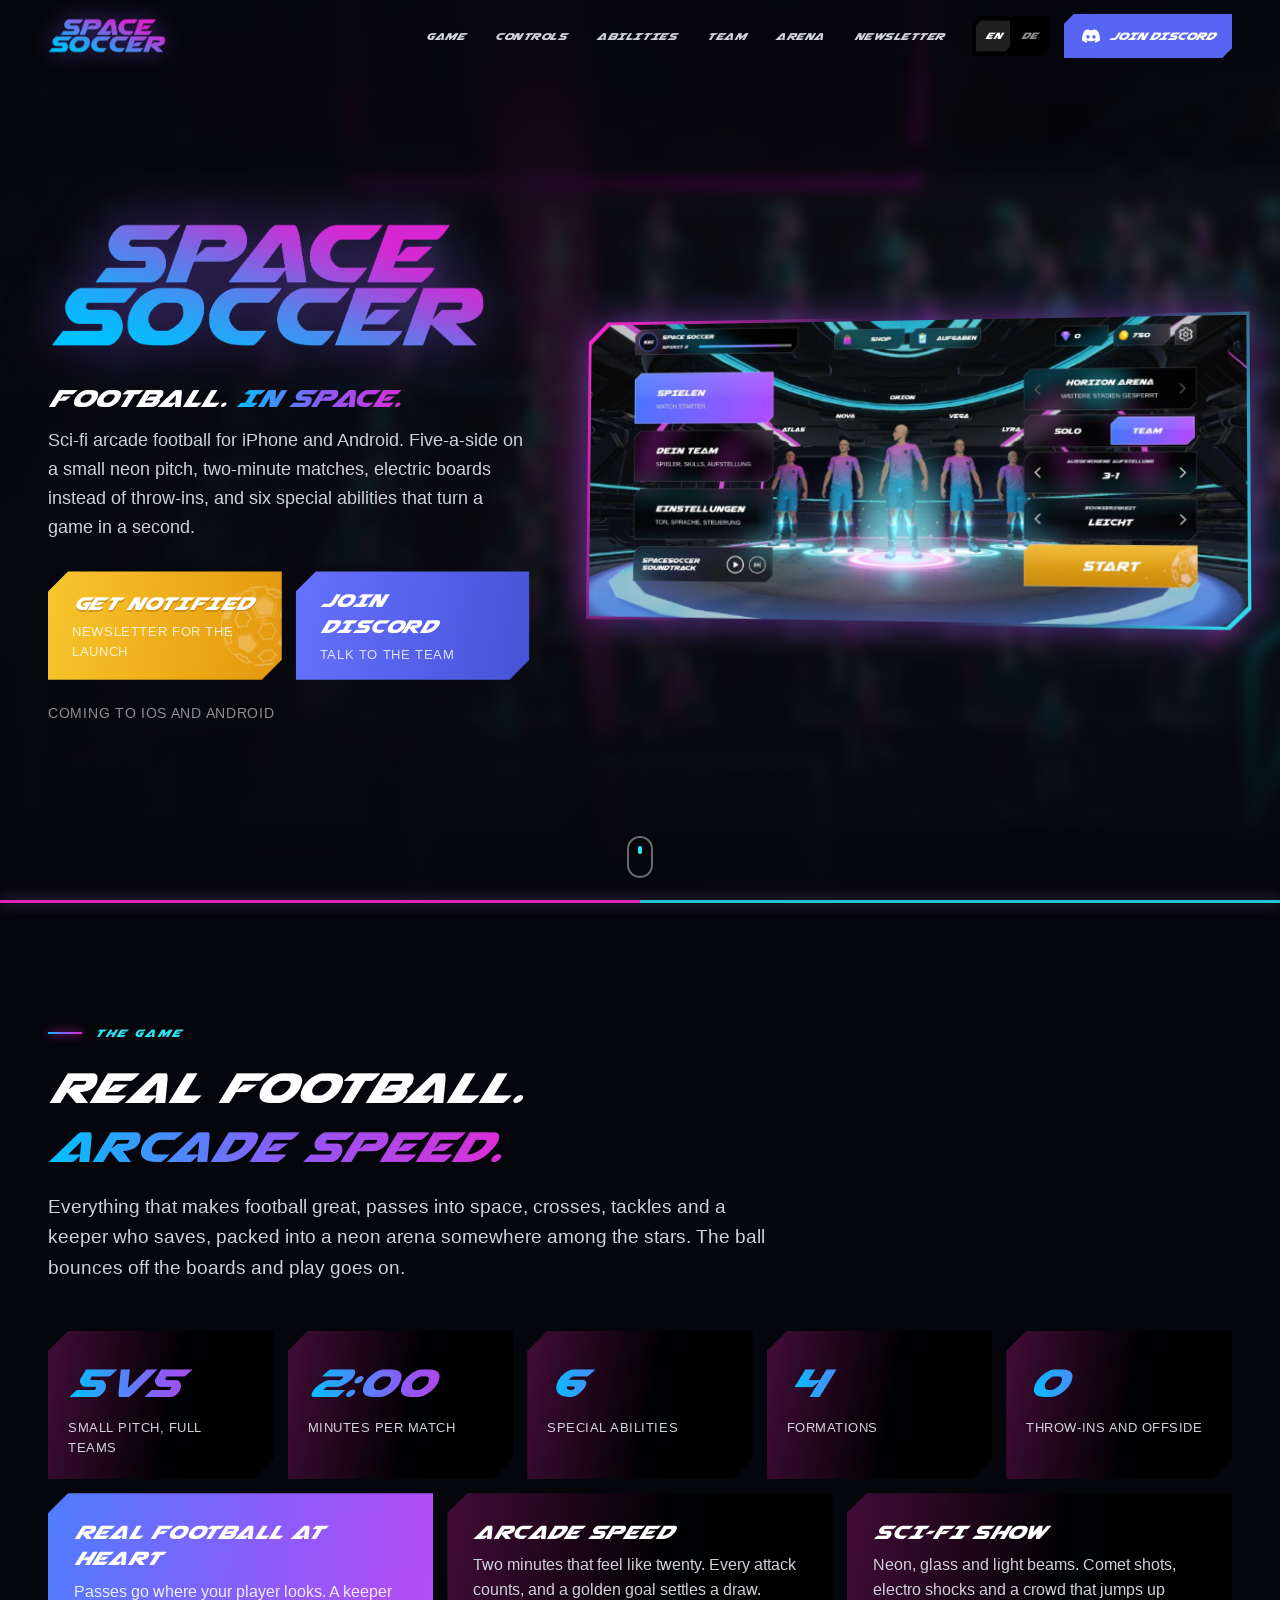
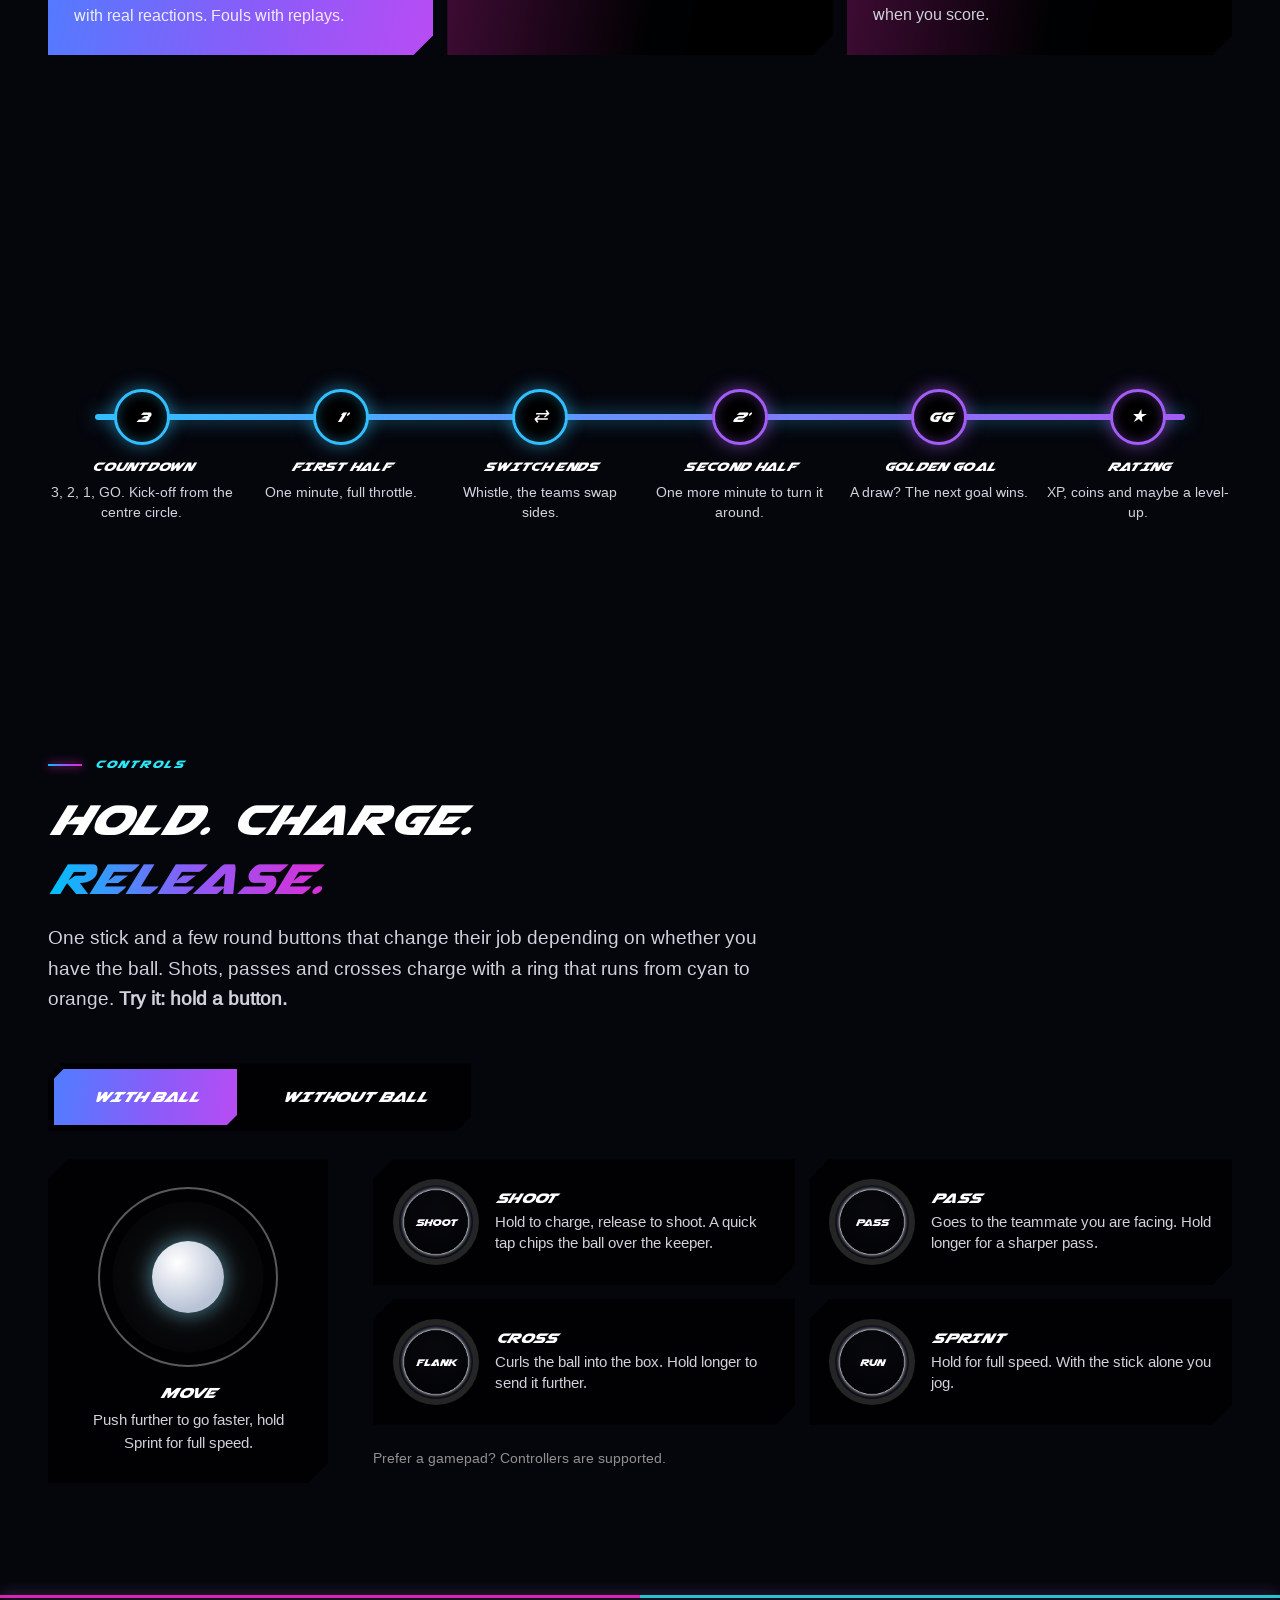
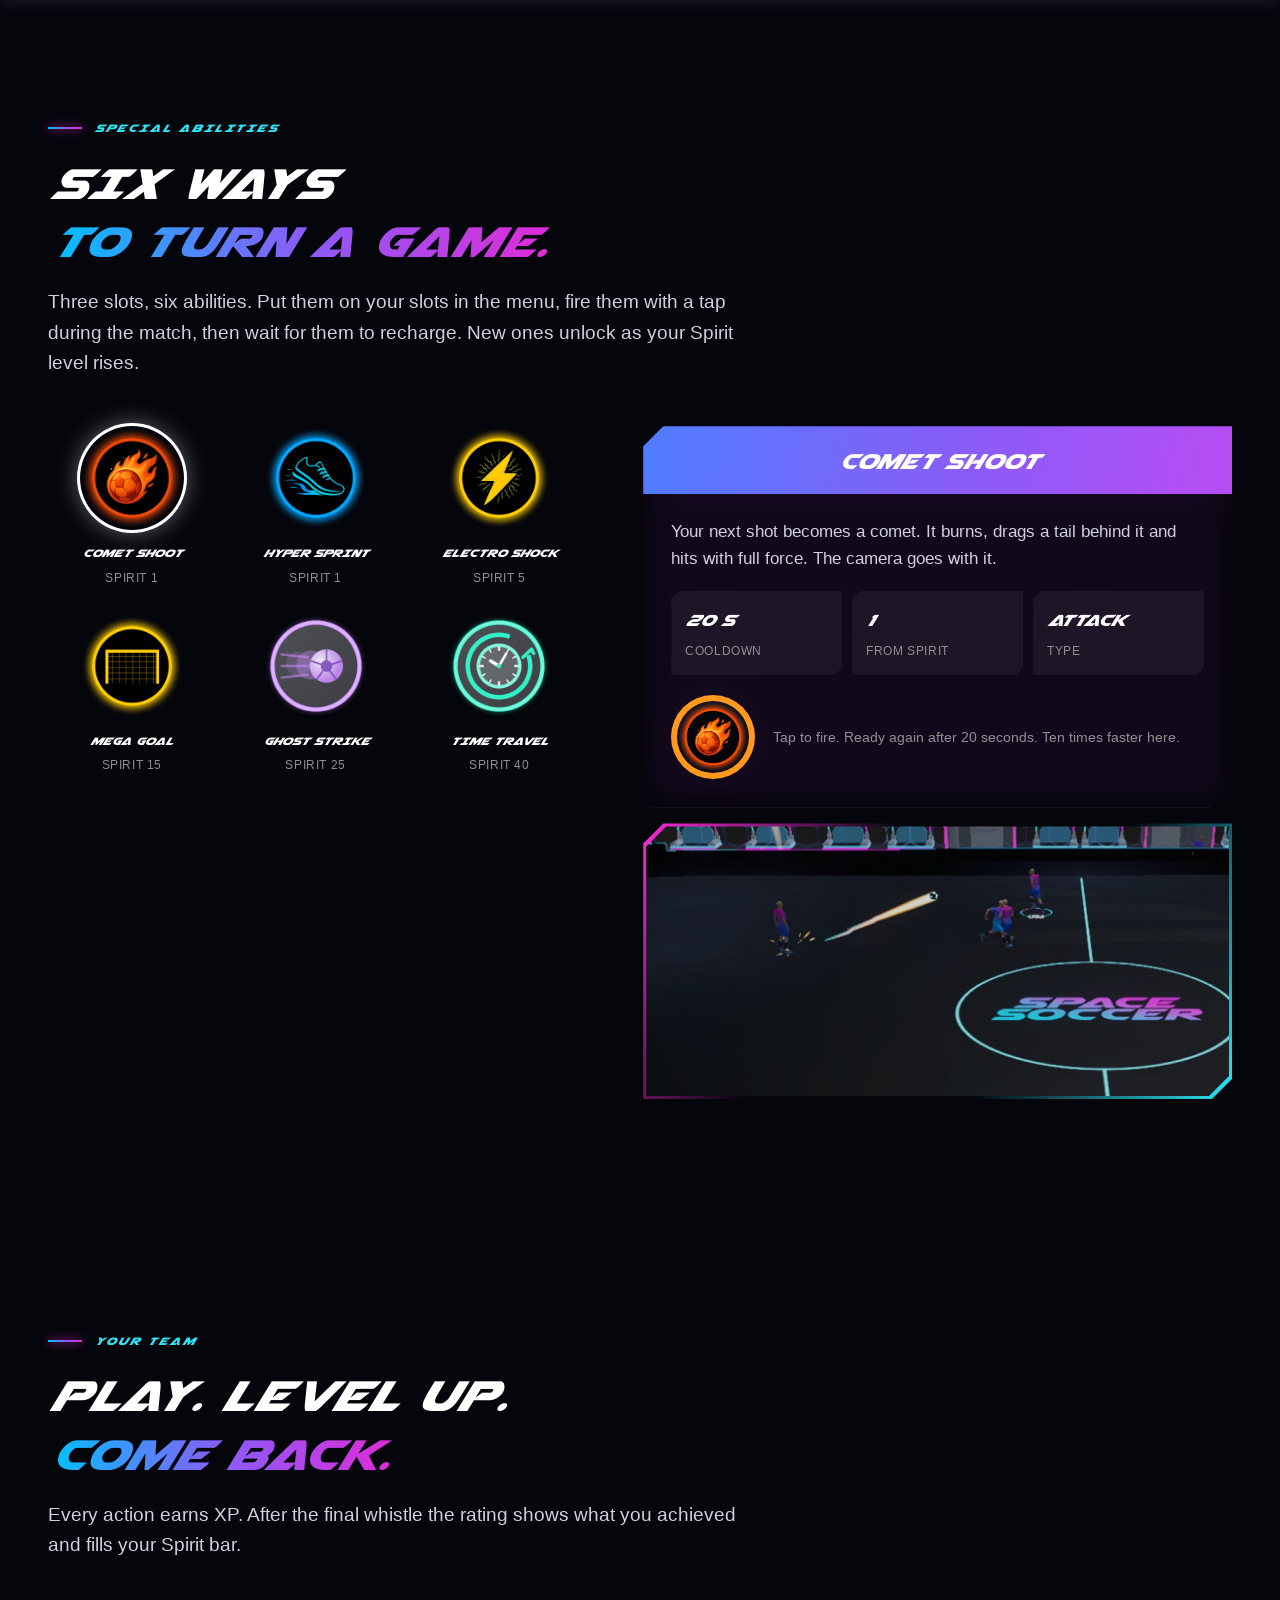
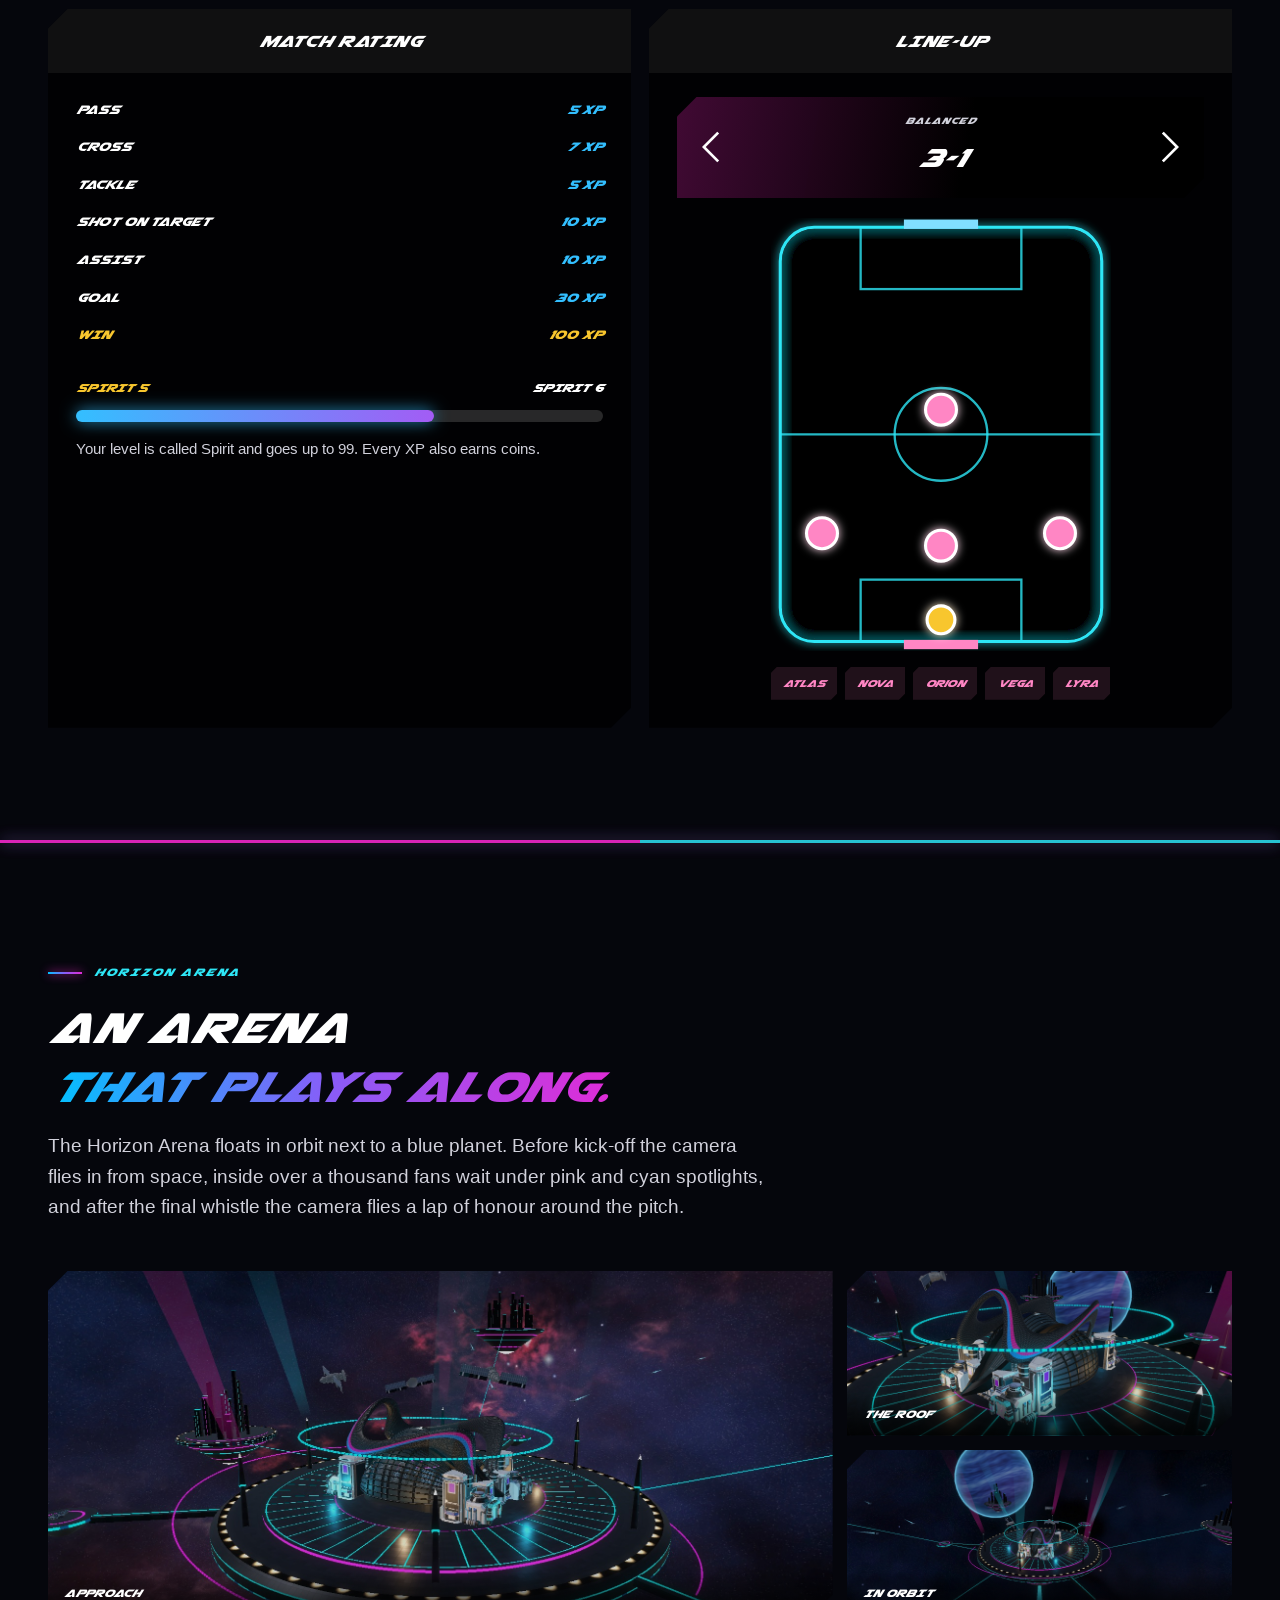
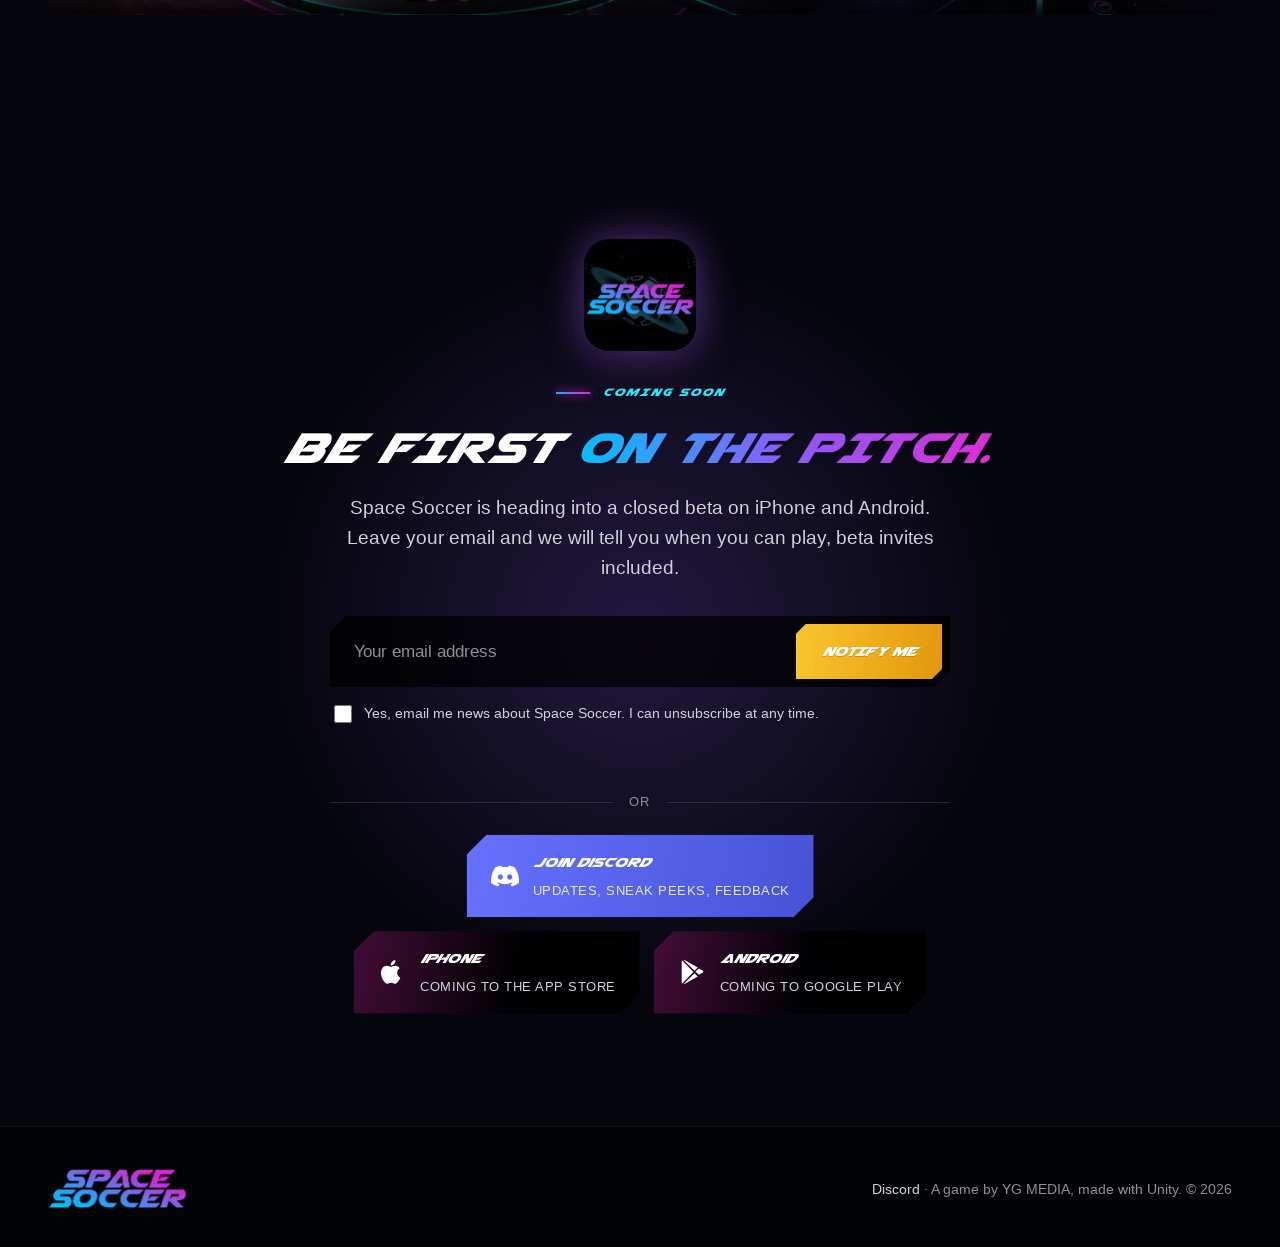
==== index.html @ c112db80 "Custom domain www.space-soccer.com Co-Authored-By: Claude Opus 5.5 <noreply@anthropic.com>" ====
<!doctype html>
<html lang="en">
<head>
<meta charset="utf-8">
<meta name="viewport" content="width=device-width, initial-scale=1">
<title>Space Soccer</title>
<meta name="description" content="Space Soccer: sci-fi arcade football for iPhone and Android. Five-a-side, two-minute matches, electric boards and six special abilities. Coming soon.">
<meta name="theme-color" content="#05060c">
<meta property="og:title" content="Space Soccer">
<meta property="og:description" content="Sci-fi arcade football for iPhone and Android. Five-a-side in the Horizon Arena. Coming soon.">
<meta property="og:image" content="https://www.space-soccer.com/assets/img/shot-menu.jpg">
<meta property="og:type" content="website">
<meta name="twitter:card" content="summary_large_image">
<link rel="icon" type="image/png" href="assets/img/app-icon.png">
<link rel="apple-touch-icon" href="assets/img/app-icon.png">
<link rel="preload" href="assets/fonts/Airstrike-Regular.ttf" as="font" type="font/ttf" crossorigin>
<style>
/* ------------------------------------------------------------------
   Fonts: the same two the game uses. Airstrike for everything you
   look at, Liberation Sans for sentences.
   ------------------------------------------------------------------ */
@font-face {
  font-family: "Airstrike";
  src: url("assets/fonts/Airstrike-Regular.ttf") format("truetype");
  font-display: swap;
}
@font-face {
  font-family: "Liberation Sans";
  src: local("Liberation Sans"), url("assets/fonts/LiberationSans.ttf") format("truetype");
  font-display: swap;
}

/* Colours: each one has a job, taken from the game's UI kit. */
:root {
  --bg: #05060c;
  --bg-2: #0a0b16;
  --surface: rgba(0, 0, 0, .75);
  --text: #ffffff;
  --body: #d1d1db;
  --caption: #8f8f8f;
  --home: #ff86c4;
  --guest: #81dfff;
  --fill: #33bfff;
  --neon-pink: #ff2bd6;
  --neon-cyan: #2ee6f6;
  --discord: #5865f2;
  --grad-play: linear-gradient(100deg, #4f7dff 0%, #8a5cf8 55%, #b84cf4 100%);
  --grad-gold: linear-gradient(100deg, #f8c62e 0%, #eaa514 70%, #e39710 100%);
  --grad-logo: linear-gradient(90deg, #00c2ff 0%, #8a5cf8 50%, #e02bd6 100%);
  --grad-tile: linear-gradient(100deg, rgba(118, 18, 92, .55) 0%, rgba(0, 0, 0, .82) 55%, rgba(0, 0, 0, .9) 100%);
  --cut: 20px;
  --gutter: clamp(16px, 4vw, 48px);
  --max: 1200px;
  --display: "Airstrike", "Arial Black", Impact, sans-serif;
  --sans: "Liberation Sans", Arial, Helvetica, sans-serif;
}

* { box-sizing: border-box; }
html { scroll-behavior: smooth; scroll-padding-top: 80px; }
body {
  margin: 0; background: var(--bg); color: var(--text);
  font-family: var(--sans); font-size: 17px; line-height: 1.6;
  overflow-x: hidden; -webkit-font-smoothing: antialiased;
}
img { max-width: 100%; height: auto; display: block; }
a { color: inherit; }
button, input { font: inherit; }
::selection { background: var(--neon-pink); color: #fff; }

.space {
  position: fixed; inset: 0; z-index: -2; pointer-events: none;
  background:
    radial-gradient(1px 1px at 12% 18%, #fff8 50%, transparent 51%),
    radial-gradient(1px 1px at 72% 12%, #fff6 50%, transparent 51%),
    radial-gradient(1.5px 1.5px at 38% 64%, #fff7 50%, transparent 51%),
    radial-gradient(1px 1px at 88% 52%, #fff5 50%, transparent 51%),
    radial-gradient(1px 1px at 22% 86%, #fff6 50%, transparent 51%),
    radial-gradient(1.5px 1.5px at 58% 34%, #fff5 50%, transparent 51%),
    radial-gradient(1px 1px at 94% 88%, #fff6 50%, transparent 51%),
    radial-gradient(60% 50% at 85% 0%, rgba(46, 230, 246, .10), transparent 70%),
    radial-gradient(50% 50% at 0% 100%, rgba(255, 43, 214, .10), transparent 70%),
    linear-gradient(180deg, var(--bg) 0%, var(--bg-2) 100%);
}

/* Shapes: a card is a rectangle with two cut corners like the menu
   tiles; a thing-button is a circle with the charge ring. */
.cut {
  clip-path: polygon(var(--cut) 0, 100% 0, 100% calc(100% - var(--cut)), calc(100% - var(--cut)) 100%, 0 100%, 0 var(--cut));
}
.glow-violet { filter: drop-shadow(0 0 18px rgba(170, 80, 250, .55)); }
.glow-gold   { filter: drop-shadow(0 0 16px rgba(248, 190, 40, .5)); }
.glow-discord { filter: drop-shadow(0 0 16px rgba(88, 101, 242, .6)); }

.display {
  font-family: var(--display); font-style: italic; font-weight: 400;
  text-transform: uppercase; letter-spacing: .02em; line-height: 1.05;
}
.caption { text-transform: uppercase; letter-spacing: .04em; color: var(--body); font-size: 13px; }
/* Gradient text: the italic letters lean out of their box, so the box
   gets room on the right or the last letter is cut off. */
.grad-text { background: var(--grad-logo); -webkit-background-clip: text; background-clip: text; color: transparent; padding-right: .14em; }

.wrap { width: min(var(--max), 100% - 2 * var(--gutter)); margin-inline: auto; }
section { position: relative; padding: clamp(64px, 9vw, 112px) 0; }
.section-head { margin-bottom: clamp(28px, 4.5vw, 48px); max-width: 720px; }
.eyebrow {
  font-family: var(--display); font-style: italic; text-transform: uppercase;
  font-size: 14px; letter-spacing: .14em; color: var(--neon-cyan);
  display: inline-flex; align-items: center; gap: 12px;
}
.eyebrow::before { content: ""; width: 34px; height: 2px; background: var(--grad-logo); box-shadow: 0 0 10px var(--neon-pink); }
h2.display { font-size: clamp(32px, 5vw, 56px); margin: 14px 0 16px; }
.lead { color: var(--body); font-size: clamp(16px, 1.5vw, 19px); margin: 0; }
.boardline { height: 3px; background: linear-gradient(90deg, var(--neon-pink) 0 50%, var(--neon-cyan) 50% 100%); box-shadow: 0 0 16px rgba(255, 43, 214, .5), 0 0 16px rgba(46, 230, 246, .4); opacity: .85; }

/* ------------------------------------------------------------------
   Header: logo left, sections, language switch, Discord button.
   ------------------------------------------------------------------ */
.top { position: fixed; top: 0; left: 0; right: 0; z-index: 50; transition: background .3s; }
.top.scrolled, .top.open { background: rgba(5, 6, 12, .9); backdrop-filter: blur(12px); -webkit-backdrop-filter: blur(12px); box-shadow: 0 1px 0 rgba(255, 255, 255, .06); }
.top-inner { display: flex; align-items: center; gap: 14px; height: 72px; }
.brand { display: block; flex: none; }
.brand img { height: 38px; width: auto; filter: drop-shadow(0 0 12px rgba(140, 90, 250, .45)); }
.nav { display: flex; gap: 2px; margin-left: auto; }
.nav a {
  font-family: var(--display); font-style: italic; text-transform: uppercase; text-decoration: none;
  font-size: 13px; letter-spacing: .04em; color: var(--body); padding: 10px 14px; --cut: 8px; transition: color .2s, background .2s;
}
.nav a:hover { color: #fff; background: rgba(255, 255, 255, .06); }
.nav a.active { color: #fff; background: var(--grad-play); }
.lang { display: flex; background: var(--surface); padding: 4px; gap: 2px; --cut: 8px; flex: none; }
.lang button {
  background: none; border: 0; color: var(--caption); cursor: pointer; padding: 6px 9px; --cut: 5px;
  font-family: var(--display); font-style: italic; font-size: 12px;
}
.lang button[aria-pressed="true"] { color: #fff; background: rgba(255, 255, 255, .12); }
.top-cta {
  display: inline-flex; align-items: center; gap: 9px; flex: none; text-decoration: none; color: #fff;
  background: var(--discord); padding: 11px 18px; --cut: 10px;
  font-family: var(--display); font-style: italic; text-transform: uppercase; font-size: 14px; transition: transform .15s;
}
.top-cta:hover { transform: translateY(-1px); }
.top-cta svg { width: 18px; height: 18px; flex: none; }
.menu-btn { display: none; width: 44px; height: 44px; border: 0; cursor: pointer; background: var(--surface); --cut: 10px; flex: none; }
.menu-btn span, .menu-btn span::before, .menu-btn span::after { display: block; width: 20px; height: 2px; background: #fff; margin: auto; position: relative; transition: transform .25s; }
.menu-btn span::before, .menu-btn span::after { content: ""; position: absolute; left: 0; }
.menu-btn span::before { top: -6px; } .menu-btn span::after { top: 6px; }
.top.open .menu-btn span { background: transparent; }
.top.open .menu-btn span::before { transform: translateY(6px) rotate(45deg); }
.top.open .menu-btn span::after { transform: translateY(-6px) rotate(-45deg); }

/* ------------------------------------------------------------------
   Hero
   ------------------------------------------------------------------ */
.hero { min-height: 100vh; min-height: 100svh; padding: 112px 0 72px; display: flex; align-items: center; isolation: isolate; overflow: hidden; }
.hero-bg { position: absolute; inset: 0; z-index: -1; }
.hero-bg img { width: 100%; height: 100%; object-fit: cover; object-position: 50% 30%; transform: scale(1.08); filter: blur(6px) saturate(1.2) brightness(.55); }
.hero-bg::after {
  content: ""; position: absolute; inset: 0;
  background:
    radial-gradient(70% 60% at 75% 45%, transparent 0%, rgba(5, 6, 12, .55) 100%),
    linear-gradient(90deg, rgba(5, 6, 12, .92) 0%, rgba(5, 6, 12, .6) 45%, rgba(5, 6, 12, .35) 100%),
    linear-gradient(0deg, var(--bg) 0%, transparent 35%),
    linear-gradient(180deg, rgba(5, 6, 12, .8) 0%, transparent 25%);
}
.hero-grid { display: grid; grid-template-columns: minmax(0, .85fr) minmax(0, 1.15fr); gap: clamp(28px, 4vw, 56px); align-items: center; }
.hero-logo { width: min(500px, 92%); filter: drop-shadow(0 0 30px rgba(140, 90, 250, .45)); }
.hero h1 { margin: 0; }
.hero-tag { font-size: clamp(22px, 2.6vw, 32px); margin: 24px 0 12px; }
.hero-copy { max-width: 520px; color: var(--body); font-size: clamp(16px, 1.45vw, 18px); margin: 0 0 30px; }
.hero-actions { display: flex; flex-wrap: wrap; gap: 14px; }
.hero-actions .btn { flex: 1 1 200px; min-width: 0; max-width: 260px; padding-inline: 24px; }
.hero-note { margin: 22px 0 0; color: var(--caption); font-size: 14px; text-transform: uppercase; letter-spacing: .05em; }
.hero-device { position: relative; transform: perspective(1400px) rotateY(-9deg) rotateX(2deg); transform-origin: 30% 50%; margin: 0; }
.hero-device .shot-frame { box-shadow: 0 30px 80px rgba(0, 0, 0, .6); }
.hero-device img { width: 100%; aspect-ratio: 2000 / 920; object-fit: cover; }

.btn {
  position: relative; display: inline-flex; flex-direction: column; justify-content: center;
  min-width: 210px; padding: 17px 30px 15px; text-decoration: none; color: #fff; border: 0; cursor: pointer; transition: transform .15s ease;
}
.btn:hover { transform: translateY(-2px); }
.btn:active { transform: translateY(1px); }
.btn .display { font-size: 24px; }
.btn small { text-transform: uppercase; font-size: 12.5px; letter-spacing: .05em; color: rgba(255, 255, 255, .8); margin-top: 6px; }
.btn-play { background: var(--grad-play); }
.btn-discord { background: linear-gradient(100deg, #6672ff, #4752d6); }
.btn-gold { background: var(--grad-gold); overflow: hidden; }
.btn-gold .display { text-shadow: 0 2px 0 rgba(150, 80, 0, .35); }
.btn-gold::after {
  content: ""; position: absolute; right: -22px; top: 50%; width: 86px; height: 86px; transform: translateY(-50%);
  background: url("assets/img/ball.png") center / contain no-repeat; opacity: .35;
}

.scroll-cue { position: absolute; left: 50%; bottom: 22px; transform: translateX(-50%); width: 26px; height: 42px; border: 2px solid rgba(255, 255, 255, .4); border-radius: 14px; }
.scroll-cue::after { content: ""; position: absolute; left: 50%; top: 8px; width: 4px; height: 8px; margin-left: -2px; border-radius: 2px; background: var(--neon-cyan); animation: cue 1.8s infinite; }
@keyframes cue { 0% { transform: translateY(0); opacity: 1; } 70% { transform: translateY(14px); opacity: 0; } 100% { opacity: 0; } }

/* ------------------------------------------------------------------
   The game: facts, pillars, match flow
   ------------------------------------------------------------------ */
.facts { display: grid; grid-template-columns: repeat(5, minmax(0, 1fr)); gap: 14px; margin-bottom: 14px; }
.fact { background: var(--grad-tile); padding: 24px 20px 20px; }
.fact .num { font-size: clamp(36px, 4.2vw, 52px); }
.fact .caption { margin-top: 8px; }
.pillars { display: grid; grid-template-columns: repeat(3, minmax(0, 1fr)); gap: 14px; }
.tile { padding: 26px 26px; background: var(--grad-tile); }
.tile.is-active { background: var(--grad-play); }
.tile h3 { margin: 0 0 8px; font-size: clamp(20px, 2vw, 25px); }
.tile p { margin: 0; color: var(--body); font-size: 15.5px; }
.tile.is-active p { color: rgba(255, 255, 255, .88); }

.match { margin-top: clamp(56px, 8vw, 96px); }
.countdown {
  font-family: var(--display); font-style: italic; font-size: clamp(100px, 16vw, 200px); line-height: 1.1;
  height: 1.1em; text-align: center; margin-bottom: 18px; filter: drop-shadow(0 0 24px rgba(160, 90, 250, .55));
}
/* Wide padding on the right: the slanted digits lean far out of their box. */
.countdown span { display: inline-block; padding: 0 .32em 0 .12em; animation: pop .9s ease-out both; background: var(--grad-logo); -webkit-background-clip: text; background-clip: text; color: transparent; }
@keyframes pop { 0% { transform: scale(1.8); opacity: 0; } 30% { transform: scale(1); opacity: 1; } 85% { opacity: 1; } 100% { transform: scale(.92); opacity: 0; } }
.countdown.go span { animation: popgo 1.6s ease-out both; }
@keyframes popgo { 0% { transform: scale(2); opacity: 0; } 25% { transform: scale(1); opacity: 1; } 100% { transform: scale(1); opacity: 1; } }
.flow { position: relative; display: grid; grid-template-columns: repeat(6, minmax(0, 1fr)); gap: 12px; list-style: none; padding: 0; margin: 0; }
.flow::before { content: ""; position: absolute; left: 4%; right: 4%; top: 25px; height: 6px; border-radius: 3px; background: linear-gradient(90deg, var(--fill), #a35cf5); box-shadow: 0 0 18px rgba(51, 191, 255, .6); }
.step { position: relative; text-align: center; }
.step .dot {
  width: 56px; height: 56px; margin: 0 auto 14px; border-radius: 50%; position: relative; background: #000; border: 3px solid var(--fill);
  display: grid; place-items: center; font-family: var(--display); font-style: italic; font-size: 18px;
  box-shadow: 0 0 18px rgba(51, 191, 255, .55), inset 0 0 12px rgba(51, 191, 255, .35);
}
.step:nth-child(n+4) .dot { border-color: #a35cf5; box-shadow: 0 0 18px rgba(163, 92, 245, .6), inset 0 0 12px rgba(163, 92, 245, .35); }
.step h3 { font-size: 16px; margin: 0 0 6px; }
.step p { font-size: 14px; color: var(--body); margin: 0; line-height: 1.45; }

/* ------------------------------------------------------------------
   Controls: tabs and round buttons with the charge ring.
   ------------------------------------------------------------------ */
.seg { display: inline-flex; background: var(--surface); padding: 6px; gap: 6px; --cut: 14px; margin-bottom: 28px; }
.seg button {
  font-family: var(--display); font-style: italic; text-transform: uppercase; font-size: clamp(15px, 1.7vw, 19px);
  background: transparent; color: #fff; border: 0; padding: 13px clamp(18px, 3vw, 38px); cursor: pointer; --cut: 10px;
}
.seg button[aria-selected="true"] { background: var(--grad-play); }
.pad { display: grid; grid-template-columns: 280px 1fr; gap: clamp(20px, 3.5vw, 48px); align-items: start; }
.stick-box { background: var(--surface); padding: 28px; text-align: center; }
.stick { width: 180px; height: 180px; margin: 0 auto 16px; border-radius: 50%; position: relative; touch-action: none; background: radial-gradient(circle, rgba(255, 255, 255, .06), rgba(255, 255, 255, .02) 60%, transparent 61%); border: 2px solid rgba(255, 255, 255, .35); }
.stick-knob { position: absolute; left: 50%; top: 50%; width: 72px; height: 72px; margin: -36px 0 0 -36px; border-radius: 50%; background: radial-gradient(circle at 35% 30%, #fff, #b9c3d6 70%); box-shadow: 0 0 22px rgba(129, 223, 255, .6); cursor: grab; transition: transform .25s cubic-bezier(.3, 1.6, .5, 1); }
.stick.dragging .stick-knob { transition: none; cursor: grabbing; }
.stick-box h3 { margin: 0 0 6px; font-size: 19px; }
.stick-box p { margin: 0; color: var(--body); font-size: 14.5px; }
.buttons { display: grid; grid-template-columns: repeat(2, minmax(0, 1fr)); gap: 14px; }
.ctl { background: var(--surface); padding: 20px; display: grid; grid-template-columns: 86px 1fr; gap: 16px; align-items: center; }
.ring {
  --p: 0; --c: var(--neon-cyan);
  width: 86px; height: 86px; border-radius: 50%; border: 0; padding: 0; cursor: pointer; position: relative;
  background: conic-gradient(var(--c) calc(var(--p) * 1turn), rgba(255, 255, 255, .14) 0);
  display: grid; place-items: center; touch-action: none; -webkit-user-select: none; user-select: none; transition: transform .12s;
}
.ring::before { content: ""; position: absolute; inset: 6px; border-radius: 50%; background: radial-gradient(circle at 50% 35%, #1b1d2e, #05060c); }
.ring img { position: relative; width: calc(100% - 10px); height: calc(100% - 10px); border-radius: 50%; pointer-events: none; transition: opacity .2s; }
.ring .fire-label { position: absolute; inset: 0; display: grid; place-items: center; font-family: var(--display); font-style: italic; font-size: 24px; color: #fff; text-shadow: 0 0 10px #000; }
.ring.cooling img { opacity: .3; }
.ring.pressed { transform: scale(.95); }
.ring.fired { animation: fire .45s ease-out; }
@keyframes fire { 0% { box-shadow: 0 0 0 0 rgba(255, 154, 31, .8); } 100% { box-shadow: 0 0 0 26px rgba(255, 154, 31, 0); } }
.ctl h3 { margin: 0 0 4px; font-size: 18px; }
.ctl p { margin: 0; color: var(--body); font-size: 14.5px; line-height: 1.5; }
.ctl-hint { margin: 22px 0 0; color: var(--caption); font-size: 14px; }
[role="tabpanel"][hidden] { display: none; }

/* ------------------------------------------------------------------
   Abilities
   ------------------------------------------------------------------ */
.fx { display: grid; grid-template-columns: 1fr 1.1fr; gap: clamp(28px, 5vw, 60px); align-items: start; }
.slots { display: grid; grid-template-columns: repeat(3, minmax(0, 1fr)); gap: 26px 16px; }
.slot { background: none; border: 0; color: #fff; cursor: pointer; display: flex; flex-direction: column; align-items: center; gap: 12px; padding: 0; }
.slot-icon { width: 104px; height: 104px; border-radius: 50%; transition: transform .2s, box-shadow .2s; }
.slot-icon img { width: 100%; height: 100%; }
.slot-name { font-family: var(--display); font-style: italic; font-size: 14px; text-transform: uppercase; text-align: center; }
.slot-lvl { font-size: 12px; color: var(--caption); text-transform: uppercase; letter-spacing: .05em; margin-top: -8px; }
.slot[aria-pressed="true"] .slot-icon { box-shadow: 0 0 0 3px #fff, 0 0 26px rgba(255, 255, 255, .45); }
.slot:hover .slot-icon { transform: scale(1.06); }
.fx-card { background: var(--surface); overflow: hidden; }
.fx-card-head { height: 68px; display: flex; align-items: center; justify-content: center; background: var(--grad-play); }
.fx-card-head h3 { margin: 0; font-size: clamp(22px, 2.5vw, 28px); }
.fx-card-body { padding: 24px 28px 28px; }
.fx-card-body > p { color: var(--body); margin: 0 0 18px; }
.fx-meta { display: grid; grid-template-columns: repeat(3, minmax(0, 1fr)); gap: 10px; margin-bottom: 20px; }
.fx-meta div { background: rgba(255, 255, 255, .05); padding: 12px 14px; --cut: 8px; }
.fx-meta b { display: block; font-family: var(--display); font-style: italic; font-weight: 400; font-size: 21px; }
.fx-meta span { font-size: 12px; color: var(--caption); text-transform: uppercase; letter-spacing: .05em; }
.fx-fire { display: flex; align-items: center; gap: 18px; }
.fx-fire .ring { width: 84px; height: 84px; flex: none; }
.fx-fire p { margin: 0; font-size: 14px; color: var(--caption); }
.shot-frame { padding: 3px; background: linear-gradient(120deg, var(--neon-pink), transparent 35%, transparent 65%, var(--neon-cyan)); }
.fx-shot { margin: 16px 0 0; }
.fx-shot[hidden] { display: none; }
.fx-shot img { width: 100%; aspect-ratio: 16 / 7.4; object-fit: cover; object-position: 30% 30%; }

/* ------------------------------------------------------------------
   Team: XP, Spirit rail, formation picker
   ------------------------------------------------------------------ */
.prog { display: grid; grid-template-columns: 1fr 1fr; gap: 18px; }
.panel { background: var(--surface); overflow: hidden; }
.panel-head { height: 64px; display: flex; align-items: center; justify-content: center; background: rgba(255, 255, 255, .06); }
.panel-head h3 { margin: 0; font-size: 21px; }
.panel-body { padding: 24px 28px 28px; }
.xp-rows { display: grid; grid-template-columns: 1fr auto; gap: 12px 24px; margin: 0; }
.xp-rows dt, .xp-rows dd { font-family: var(--display); font-style: italic; text-transform: uppercase; font-size: 16px; margin: 0; }
.xp-rows dd { color: var(--fill); text-align: right; }
.xp-rows .win { color: #f8c62e !important; }
.spirit { margin-top: 28px; }
.spirit-row { display: flex; justify-content: space-between; font-family: var(--display); font-style: italic; text-transform: uppercase; font-size: 15px; margin-bottom: 10px; }
.spirit-row .from { color: #f8c62e; }
.rail { height: 12px; background: rgba(217, 217, 217, .18); border-radius: 6px; position: relative; }
.rail i { position: absolute; left: 0; top: 0; bottom: 0; width: 0; border-radius: 6px; background: linear-gradient(90deg, var(--fill), #a35cf5); box-shadow: 0 0 16px rgba(51, 191, 255, .7); transition: width 1.8s cubic-bezier(.2, .8, .2, 1); }
.rail.run i { width: 68%; }
.spirit p { color: var(--body); font-size: 14.5px; margin: 16px 0 0; }
.picker { display: grid; grid-template-columns: 52px 1fr 52px; align-items: center; background: var(--grad-tile); padding: 14px 8px; margin-bottom: 20px; }
.picker button { background: none; border: 0; color: #fff; cursor: pointer; height: 52px; display: grid; place-items: center; border-radius: 50%; }
.picker button:hover { background: rgba(255, 255, 255, .08); }
.picker button svg { width: 18px; height: 34px; }
.picker-mid { text-align: center; }
.picker-mid small { display: block; font-family: var(--display); font-style: italic; font-size: 12px; text-transform: uppercase; color: var(--body); letter-spacing: .06em; }
.picker-mid b { display: block; font-family: var(--display); font-style: italic; font-weight: 400; font-size: 34px; }
.pitch { width: 100%; max-width: 340px; margin: 0 auto; display: block; }
.pitch .p-dot { transition: cx .5s cubic-bezier(.3, 1.3, .5, 1), cy .5s cubic-bezier(.3, 1.3, .5, 1); }
.team-names { display: flex; flex-wrap: wrap; justify-content: center; gap: 8px; margin-top: 16px; }
.team-names span { font-family: var(--display); font-style: italic; font-size: 13px; padding: 6px 12px; background: rgba(255, 134, 196, .12); color: var(--home); --cut: 6px; }

/* ------------------------------------------------------------------
   Arena gallery
   ------------------------------------------------------------------ */
.gallery { display: grid; grid-template-columns: repeat(6, minmax(0, 1fr)); grid-auto-rows: 165px; gap: 14px; }
.g { position: relative; overflow: hidden; border: 0; padding: 0; cursor: zoom-in; background: #000; }
.g img { width: 100%; height: 100%; object-fit: cover; transition: transform .6s ease; }
.g:hover img { transform: scale(1.05); }
.g span { position: absolute; left: 0; bottom: 0; width: 100%; padding: 10px 16px; text-align: left; background: linear-gradient(0deg, rgba(0, 0, 0, .85), transparent); font-family: var(--display); font-style: italic; font-size: 14px; text-transform: uppercase; color: #fff; }
.g1 { grid-column: span 4; grid-row: span 2; }
.g2, .g3 { grid-column: span 2; }
.lightbox { position: fixed; inset: 0; z-index: 100; background: rgba(0, 0, 0, .92); display: none; place-items: center; padding: 24px; }
.lightbox.open { display: grid; }
.lightbox img { max-height: 86vh; width: auto; box-shadow: 0 0 60px rgba(160, 90, 250, .35); }
.lightbox button { position: absolute; top: 20px; right: 20px; width: 56px; height: 56px; border: 0; cursor: pointer; background: var(--surface); color: #fff; font-size: 26px; --cut: 10px; }

/* ------------------------------------------------------------------
   Sign-up
   ------------------------------------------------------------------ */
.signup { text-align: center; overflow: hidden; }
.signup::before { content: ""; position: absolute; left: 50%; top: 50%; width: 900px; height: 900px; transform: translate(-50%, -50%); background: radial-gradient(circle, rgba(140, 90, 250, .22), transparent 60%); z-index: -1; }
.signup-icon { width: 112px; height: 112px; margin: 0 auto 24px; border-radius: 26px; box-shadow: 0 0 40px rgba(160, 90, 250, .5); }
.signup .lead { margin: 0 auto 32px; max-width: 600px; }
.form { max-width: 620px; margin: 0 auto; text-align: left; }
.form-row { display: flex; gap: 10px; background: var(--surface); padding: 8px; --cut: 16px; }
.form-row input { flex: 1; min-width: 0; background: transparent; border: 0; color: #fff; padding: 14px 16px; font-size: 17px; outline: none; }
.form-row input::placeholder { color: var(--caption); }
.form-row:focus-within { box-shadow: inset 0 0 0 2px rgba(46, 230, 246, .6); }
.form-row button {
  flex: none; border: 0; cursor: pointer; color: #fff; background: var(--grad-gold); padding: 14px 26px; --cut: 10px;
  font-family: var(--display); font-style: italic; text-transform: uppercase; font-size: 17px; text-shadow: 0 1px 0 rgba(150, 80, 0, .35);
}
.form-row button:disabled { opacity: .6; cursor: progress; }
.consent { display: flex; gap: 12px; align-items: flex-start; margin: 16px 4px 0; color: var(--body); font-size: 14px; line-height: 1.5; cursor: pointer; }
.consent input { width: 18px; height: 18px; margin: 2px 0 0; flex: none; accent-color: #8a5cf8; }
.form-status { min-height: 24px; margin: 14px 4px 0; font-size: 15px; }
.form-status.ok { color: #7dffb1; }
.form-status.err { color: #ff8fa3; }
.hp { position: absolute; left: -9999px; width: 1px; height: 1px; overflow: hidden; }
.or { display: flex; align-items: center; gap: 16px; max-width: 620px; margin: 30px auto 22px; color: var(--caption); font-size: 13px; text-transform: uppercase; letter-spacing: .08em; }
.or::before, .or::after { content: ""; flex: 1; height: 1px; background: rgba(255, 255, 255, .12); }
.platforms { display: flex; flex-wrap: wrap; justify-content: center; gap: 14px; }
.platform { display: flex; align-items: center; gap: 14px; padding: 14px 24px; background: var(--grad-tile); text-align: left; text-decoration: none; color: #fff; }
.platform svg { width: 28px; height: 28px; flex: none; }
.platform b { display: block; font-family: var(--display); font-style: italic; font-weight: 400; font-size: 17px; }
.platform span { font-size: 12.5px; color: var(--body); text-transform: uppercase; letter-spacing: .04em; }
a.platform { transition: transform .15s; }
a.platform:hover { transform: translateY(-2px); }
.platform.discord { background: linear-gradient(100deg, #6672ff, #4752d6); }
.platform.discord span { color: rgba(255, 255, 255, .85); }

footer { padding: 40px 0 36px; border-top: 1px solid rgba(255, 255, 255, .06); background: rgba(0, 0, 0, .45); }
.foot { display: flex; flex-wrap: wrap; align-items: center; justify-content: space-between; gap: 18px; }
.foot img { width: 140px; }
.foot p { margin: 0; color: var(--caption); font-size: 14px; }
.foot a { color: var(--body); text-decoration: none; }
.foot a:hover { color: #fff; }

.reveal { opacity: 0; transform: translateY(24px); transition: opacity .8s ease, transform .8s ease; }
.reveal.in { opacity: 1; transform: none; }

/* ------------------------------------------------------------------
   Responsive
   ------------------------------------------------------------------ */
@media (max-width: 1040px) {
  .facts { grid-template-columns: repeat(3, minmax(0, 1fr)); }
  .nav a { padding: 10px 10px; }
}
@media (max-width: 920px) {
  .menu-btn { display: block; }
  .nav { position: absolute; top: 72px; left: 0; right: 0; flex-direction: column; gap: 0; margin: 0; background: rgba(5, 6, 12, .97); padding: 8px var(--gutter) 18px; display: none; }
  .top.open .nav { display: flex; }
  .nav a { font-size: 17px; padding: 14px 12px; }
  .lang { margin-left: auto; }
  .hero-grid, .fx, .prog, .pad, .pillars { grid-template-columns: minmax(0, 1fr); }
  .hero-device { transform: none; }
  .hero { padding-top: 100px; }
  .flow { grid-template-columns: repeat(3, minmax(0, 1fr)); row-gap: 30px; }
  .flow::before { display: none; }
  .gallery { grid-template-columns: repeat(2, minmax(0, 1fr)); grid-auto-rows: 150px; }
  .g1 { grid-column: span 2; grid-row: span 2; }
  .g2, .g3 { grid-column: span 1; grid-row: span 1; }
  .stick-box { max-width: 420px; }
}
@media (max-width: 680px) { .buttons { grid-template-columns: minmax(0, 1fr); } }
@media (max-width: 560px) {
  body { font-size: 16px; }
  .brand img { height: 30px; }
  .top-inner { gap: 8px; }
  .top-cta { padding: 10px 12px; font-size: 12px; }
  .top-cta .cta-word { display: none; }
  .lang button { padding: 6px 7px; }
  .facts { grid-template-columns: repeat(2, minmax(0, 1fr)); }
  .fact:last-child { grid-column: span 2; }
  .flow { grid-template-columns: repeat(2, minmax(0, 1fr)); }
  .btn { min-width: 0; width: 100%; }
  .hero-actions .btn { max-width: none; flex-basis: 100%; }
  .slots { gap: 22px 8px; }
  .slot-icon { width: 86px; height: 86px; }
  .slot-name { font-size: 12px; }
  .fx-meta { grid-template-columns: minmax(0, 1fr) minmax(0, 1fr); }
  .fx-meta div:last-child { grid-column: span 2; }
  .ctl { grid-template-columns: 76px 1fr; padding: 16px; }
  .ctl .ring { width: 76px; height: 76px; }
  .seg { display: flex; }
  .seg button { flex: 1; padding: 12px 8px; }
  .panel-body, .fx-card-body { padding: 20px 18px 22px; }
  .form-row { flex-direction: column; }
  .form-row button { width: 100%; }
  .platform { width: 100%; }
}
@media (prefers-reduced-motion: reduce) {
  html { scroll-behavior: auto; }
  *, *::before, *::after { animation: none !important; transition: none !important; }
  .reveal { opacity: 1; transform: none; }
}
</style>
</head>
<body>
<div class="space" aria-hidden="true"></div>

<!-- Discord icon, used in three places -->
<svg width="0" height="0" style="position:absolute" aria-hidden="true">
  <symbol id="i-discord" viewBox="0 0 24 24"><path fill="#fff" d="M20.3 4.4A19.8 19.8 0 0 0 15.4 3l-.6 1.3a18.3 18.3 0 0 0-5.5 0L8.6 3a19.7 19.7 0 0 0-4.9 1.5C.6 9.1-.3 13.6.1 18.1a19.9 19.9 0 0 0 6 3l1.3-2.1a13 13 0 0 1-2-1l.5-.4a14.2 14.2 0 0 0 12.2 0l.5.4c-.6.4-1.3.7-2 1l1.3 2.1a19.8 19.8 0 0 0 6-3c.5-5.2-.9-9.7-3.6-13.7zM8 15.3c-1.2 0-2.2-1.1-2.2-2.4S6.8 10.5 8 10.5s2.2 1.1 2.2 2.4-1 2.4-2.2 2.4zm8 0c-1.2 0-2.2-1.1-2.2-2.4s1-2.4 2.2-2.4 2.2 1.1 2.2 2.4-1 2.4-2.2 2.4z"/></symbol>
</svg>

<!-- ================================================================= -->
<header class="top" id="top">
  <div class="wrap top-inner">
    <a class="brand" href="#start" aria-label="Space Soccer" data-i18n-attr="aria-label:a11y.home"><img src="assets/img/logo.png" alt="Space Soccer" width="1125" height="358"></a>
    <nav class="nav" aria-label="Sections" data-i18n-attr="aria-label:a11y.sections">
      <a class="cut" href="#game" data-i18n="nav.game">Game</a>
      <a class="cut" href="#controls" data-i18n="nav.controls">Controls</a>
      <a class="cut" href="#abilities" data-i18n="nav.abilities">Abilities</a>
      <a class="cut" href="#team" data-i18n="nav.team">Team</a>
      <a class="cut" href="#arena" data-i18n="nav.arena">Arena</a>
      <a class="cut" href="#signup" data-i18n="nav.news">Newsletter</a>
    </nav>
    <div class="lang cut" role="group" aria-label="Language">
      <button class="cut" data-lang="en" aria-pressed="true" lang="en" title="English">EN</button>
      <button class="cut" data-lang="de" aria-pressed="false" lang="de" title="Deutsch">DE</button>
    </div>
    <a class="top-cta cut glow-discord" href="https://discord.gg/r3qjjvZu45" target="_blank" rel="noopener" aria-label="Join our Discord" data-i18n-attr="aria-label:a11y.discord">
      <svg aria-hidden="true"><use href="#i-discord"/></svg>
      <span class="cta-word" data-i18n="cta.discord">Join Discord</span>
    </a>
    <button class="menu-btn cut" aria-label="Open menu" aria-expanded="false" data-i18n-attr="aria-label:a11y.menu"><span></span></button>
  </div>
</header>

<main>
<!-- ================================================================= -->
<section class="hero" id="start">
  <div class="hero-bg" aria-hidden="true"><img src="assets/img/shot-stadium.jpg" alt=""></div>
  <div class="wrap hero-grid">
    <div>
      <h1><img class="hero-logo" src="assets/img/logo.png" alt="Space Soccer" width="1125" height="358"></h1>
      <p class="hero-tag display"><span data-i18n="hero.tag1">Football.</span> <span class="grad-text" data-i18n="hero.tag2">In space.</span></p>
      <p class="hero-copy" data-i18n="hero.copy">Sci-fi arcade football for iPhone and Android. Five-a-side on a small neon pitch, two-minute matches, electric boards instead of throw-ins, and six special abilities that turn a game in a second.</p>
      <div class="hero-actions">
        <a class="btn btn-gold cut glow-gold" href="#signup"><span class="display" data-i18n="hero.btn1">Get notified</span><small data-i18n="hero.btn1s">Newsletter for the launch</small></a>
        <a class="btn btn-discord cut glow-discord" href="https://discord.gg/r3qjjvZu45" target="_blank" rel="noopener"><span class="display" data-i18n="hero.btn2">Join Discord</span><small data-i18n="hero.btn2s">Talk to the team</small></a>
      </div>
      <p class="hero-note" data-i18n="hero.note">Coming to iOS and Android</p>
    </div>
    <figure class="hero-device glow-violet">
      <div class="shot-frame cut"><img class="cut" src="assets/img/shot-menu.jpg" width="2000" height="920" fetchpriority="high" alt="The Space Soccer main menu: five players on glowing pads, play options on the left and the start button on the right" data-i18n-attr="alt:alt.menu"></div>
    </figure>
  </div>
  <a class="scroll-cue" href="#game" aria-label="Scroll down" data-i18n-attr="aria-label:a11y.down"></a>
</section>

<div class="boardline"></div>

<!-- ================================================================= -->
<section id="game">
  <div class="wrap">
    <div class="section-head reveal">
      <span class="eyebrow" data-i18n="game.eyebrow">The game</span>
      <h2 class="display"><span data-i18n="game.h1">Real football.</span><br><span class="grad-text" data-i18n="game.h2">Arcade speed.</span></h2>
      <p class="lead" data-i18n="game.lead">Everything that makes football great, passes into space, crosses, tackles and a keeper who saves, packed into a neon arena somewhere among the stars. The ball bounces off the boards and play goes on.</p>
    </div>

    <div class="facts reveal">
      <div class="fact cut"><div class="num display grad-text">5v5</div><div class="caption" data-i18n="fact.1">Small pitch, full teams</div></div>
      <div class="fact cut"><div class="num display grad-text">2:00</div><div class="caption" data-i18n="fact.2">Minutes per match</div></div>
      <div class="fact cut"><div class="num display grad-text">6</div><div class="caption" data-i18n="fact.3">Special abilities</div></div>
      <div class="fact cut"><div class="num display grad-text">4</div><div class="caption" data-i18n="fact.4">Formations</div></div>
      <div class="fact cut"><div class="num display grad-text">0</div><div class="caption" data-i18n="fact.5">Throw-ins and offside</div></div>
    </div>

    <div class="pillars reveal">
      <div class="tile is-active cut"><h3 class="display" data-i18n="pillar.1h">Real football at heart</h3><p data-i18n="pillar.1p">Passes go where your player looks. A keeper with real reactions. Fouls with replays.</p></div>
      <div class="tile cut"><h3 class="display" data-i18n="pillar.2h">Arcade speed</h3><p data-i18n="pillar.2p">Two minutes that feel like twenty. Every attack counts, and a golden goal settles a draw.</p></div>
      <div class="tile cut"><h3 class="display" data-i18n="pillar.3h">Sci-fi show</h3><p data-i18n="pillar.3p">Neon, glass and light beams. Comet shots, electro shocks and a crowd that jumps up when you score.</p></div>
    </div>

    <div class="match">
      <div class="countdown" id="countdown" aria-hidden="true"><span>3</span></div>
      <ol class="flow reveal">
        <li class="step"><div class="dot">3</div><h3 class="display" data-i18n="flow.1h">Countdown</h3><p data-i18n="flow.1p">3, 2, 1, GO. Kick-off from the centre circle.</p></li>
        <li class="step"><div class="dot">1'</div><h3 class="display" data-i18n="flow.2h">First half</h3><p data-i18n="flow.2p">One minute, full throttle.</p></li>
        <li class="step"><div class="dot">⇄</div><h3 class="display" data-i18n="flow.3h">Switch ends</h3><p data-i18n="flow.3p">Whistle, the teams swap sides.</p></li>
        <li class="step"><div class="dot">2'</div><h3 class="display" data-i18n="flow.4h">Second half</h3><p data-i18n="flow.4p">One more minute to turn it around.</p></li>
        <li class="step"><div class="dot">GG</div><h3 class="display" data-i18n="flow.5h">Golden goal</h3><p data-i18n="flow.5p">A draw? The next goal wins.</p></li>
        <li class="step"><div class="dot">★</div><h3 class="display" data-i18n="flow.6h">Rating</h3><p data-i18n="flow.6p">XP, coins and maybe a level-up.</p></li>
      </ol>
    </div>
  </div>
</section>

<!-- ================================================================= -->
<section id="controls">
  <div class="wrap">
    <div class="section-head reveal">
      <span class="eyebrow" data-i18n="ctl.eyebrow">Controls</span>
      <h2 class="display"><span data-i18n="ctl.h1">Hold. Charge.</span><br><span class="grad-text" data-i18n="ctl.h2">Release.</span></h2>
      <p class="lead" data-i18n="ctl.lead">One stick and a few round buttons that change their job depending on whether you have the ball. Shots, passes and crosses charge with a ring that runs from cyan to orange. <strong>Try it: hold a button.</strong></p>
    </div>

    <div class="seg cut reveal" role="tablist" aria-label="Button layout" data-i18n-attr="aria-label:a11y.layout">
      <button class="cut" role="tab" id="tab-ball" aria-controls="panel-ball" aria-selected="true" data-i18n="ctl.tab1">With ball</button>
      <button class="cut" role="tab" id="tab-noball" aria-controls="panel-noball" aria-selected="false" tabindex="-1" data-i18n="ctl.tab2">Without ball</button>
    </div>

    <div class="pad reveal">
      <div class="stick-box cut">
        <div class="stick" id="stick" aria-hidden="true"><div class="stick-knob"></div></div>
        <h3 class="display" data-i18n="ctl.move">Move</h3>
        <p data-i18n="ctl.movep">Push further to go faster, hold Sprint for full speed.</p>
      </div>
      <div>
        <div role="tabpanel" id="panel-ball" aria-labelledby="tab-ball">
          <div class="buttons">
            <div class="ctl cut"><button class="ring" data-charge aria-labelledby="h-shoot"><img src="assets/img/ui/btn-shoot.png" alt="" width="217" height="217"></button><div><h3 class="display" id="h-shoot" data-i18n="b.shoot">Shoot</h3><p data-i18n="b.shootp">Hold to charge, release to shoot. A quick tap chips the ball over the keeper.</p></div></div>
            <div class="ctl cut"><button class="ring" data-charge aria-labelledby="h-pass"><img src="assets/img/ui/btn-pass.png" alt="" width="217" height="217"></button><div><h3 class="display" id="h-pass" data-i18n="b.pass">Pass</h3><p data-i18n="b.passp">Goes to the teammate you are facing. Hold longer for a sharper pass.</p></div></div>
            <div class="ctl cut"><button class="ring" data-charge aria-labelledby="h-cross"><img src="assets/img/ui/btn-flank.png" alt="" width="217" height="217"></button><div><h3 class="display" id="h-cross" data-i18n="b.cross">Cross</h3><p data-i18n="b.crossp">Curls the ball into the box. Hold longer to send it further.</p></div></div>
            <div class="ctl cut"><button class="ring" data-charge aria-labelledby="h-sprint"><img src="assets/img/ui/btn-run.png" alt="" width="217" height="217"></button><div><h3 class="display" id="h-sprint" data-i18n="b.sprint">Sprint</h3><p data-i18n="b.sprintp">Hold for full speed. With the stick alone you jog.</p></div></div>
          </div>
        </div>
        <div role="tabpanel" id="panel-noball" aria-labelledby="tab-noball" hidden>
          <div class="buttons">
            <div class="ctl cut"><button class="ring" data-charge aria-labelledby="h-tackle"><img src="assets/img/ui/btn-tackle.png" alt="" width="217" height="217"></button><div><h3 class="display" id="h-tackle" data-i18n="b.tackle">Tackle</h3><p data-i18n="b.tacklep">Win the ball standing up. Timing matters, a miss costs you a moment.</p></div></div>
            <div class="ctl cut"><button class="ring" data-charge aria-labelledby="h-slide"><img src="assets/img/ui/btn-defend.png" alt="" width="217" height="217"></button><div><h3 class="display" id="h-slide" data-i18n="b.slide">Slide</h3><p data-i18n="b.slidep">From distance. Tap to slide in, hold to jockey the ball carrier.</p></div></div>
            <div class="ctl cut"><button class="ring" data-charge aria-labelledby="h-switch"><img src="assets/img/ui/btn-switch.png" alt="" width="217" height="217"></button><div><h3 class="display" id="h-switch" data-i18n="b.switch">Switch</h3><p data-i18n="b.switchp">Jumps to the teammate best placed for the ball. Press again to keep switching.</p></div></div>
            <div class="ctl cut"><button class="ring" data-charge aria-labelledby="h-sprint"><img src="assets/img/ui/btn-run.png" alt="" width="217" height="217"></button><div><h3 class="display" data-i18n="b.sprint">Sprint</h3><p data-i18n="b.sprint2p">Chase back. Your teammates run into position on their own.</p></div></div>
          </div>
        </div>
        <p class="ctl-hint" data-i18n="ctl.hint">Prefer a gamepad? Controllers are supported.</p>
      </div>
    </div>
  </div>
</section>

<div class="boardline"></div>

<!-- ================================================================= -->
<section id="abilities">
  <div class="wrap">
    <div class="section-head reveal">
      <span class="eyebrow" data-i18n="fx.eyebrow">Special abilities</span>
      <h2 class="display"><span data-i18n="fx.h1">Six ways</span><br><span class="grad-text" data-i18n="fx.h2">to turn a game.</span></h2>
      <p class="lead" data-i18n="fx.lead">Three slots, six abilities. Put them on your slots in the menu, fire them with a tap during the match, then wait for them to recharge. New ones unlock as your Spirit level rises.</p>
    </div>
    <div class="fx">
      <div class="slots reveal" id="slots" role="group" aria-label="Choose an ability" data-i18n-attr="aria-label:a11y.choose"></div>
      <div class="reveal">
        <article class="fx-card cut glow-violet" aria-live="polite">
          <div class="fx-card-head"><h3 class="display" id="fx-name">Comet Shoot</h3></div>
          <div class="fx-card-body">
            <p id="fx-text"></p>
            <div class="fx-meta">
              <div class="cut"><b id="fx-cd">20 s</b><span data-i18n="fx.cd">Cooldown</span></div>
              <div class="cut"><b id="fx-lvl">1</b><span data-i18n="fx.lvl">From Spirit</span></div>
              <div class="cut"><b id="fx-kind">Attack</b><span data-i18n="fx.kind">Type</span></div>
            </div>
            <div class="fx-fire">
              <button class="ring" id="fx-fire"><img id="fx-fire-icon" src="assets/img/ui/fx-comet.png" alt="" width="242" height="242"><span class="fire-label" id="fx-fire-label"></span></button>
              <p id="fx-fire-text"></p>
            </div>
          </div>
        </article>
        <figure class="fx-shot" id="fx-shot" hidden>
          <div class="shot-frame cut"><img class="cut" id="fx-img" alt="" loading="lazy"></div>
        </figure>
      </div>
    </div>
  </div>
</section>

<!-- ================================================================= -->
<section id="team">
  <div class="wrap">
    <div class="section-head reveal">
      <span class="eyebrow" data-i18n="team.eyebrow">Your team</span>
      <h2 class="display"><span data-i18n="team.h1">Play. Level up.</span><br><span class="grad-text" data-i18n="team.h2">Come back.</span></h2>
      <p class="lead" data-i18n="team.lead">Every action earns XP. After the final whistle the rating shows what you achieved and fills your Spirit bar.</p>
    </div>
    <div class="prog">
      <div class="panel cut reveal">
        <div class="panel-head"><h3 class="display" data-i18n="team.rating">Match rating</h3></div>
        <div class="panel-body">
          <dl class="xp-rows">
            <dt data-i18n="xp.pass">Pass</dt><dd>5 XP</dd>
            <dt data-i18n="xp.cross">Cross</dt><dd>7 XP</dd>
            <dt data-i18n="xp.tackle">Tackle</dt><dd>5 XP</dd>
            <dt data-i18n="xp.shot">Shot on target</dt><dd>10 XP</dd>
            <dt data-i18n="xp.assist">Assist</dt><dd>10 XP</dd>
            <dt data-i18n="xp.goal">Goal</dt><dd>30 XP</dd>
            <dt class="win" data-i18n="xp.win">Win</dt><dd class="win">100 XP</dd>
          </dl>
          <div class="spirit">
            <div class="spirit-row"><span class="from">Spirit 5</span><span>Spirit 6</span></div>
            <div class="rail" id="rail"><i></i></div>
            <p data-i18n="team.spirit">Your level is called Spirit and goes up to 99. Every XP also earns coins.</p>
          </div>
        </div>
      </div>
      <div class="panel cut reveal">
        <div class="panel-head"><h3 class="display" data-i18n="team.lineup">Line-up</h3></div>
        <div class="panel-body">
          <div class="picker cut">
            <button id="f-prev" aria-label="Previous formation" data-i18n-attr="aria-label:a11y.prev"><svg viewBox="0 0 20 36" fill="none" stroke="#fff" stroke-width="3"><path d="M18 2 2 18l16 16"/></svg></button>
            <div class="picker-mid" aria-live="polite"><small id="f-label">Balanced</small><b id="f-name">3-1</b></div>
            <button id="f-next" aria-label="Next formation" data-i18n-attr="aria-label:a11y.next"><svg viewBox="0 0 20 36" fill="none" stroke="#fff" stroke-width="3"><path d="m2 2 16 16L2 34"/></svg></button>
          </div>
          <svg class="pitch" viewBox="0 0 220 280" role="img" aria-label="Formation on the pitch" data-i18n-attr="aria-label:a11y.pitch">
            <defs><filter id="glow" x="-50%" y="-50%" width="200%" height="200%"><feGaussianBlur stdDeviation="3" result="b"/><feMerge><feMergeNode in="b"/><feMergeNode in="SourceGraphic"/></feMerge></filter></defs>
            <rect x="6" y="6" width="208" height="268" rx="22" fill="rgba(0,0,0,.6)" stroke="#2ee6f6" stroke-width="2" filter="url(#glow)"/>
            <line x1="6" y1="140" x2="214" y2="140" stroke="#2ee6f6" stroke-width="1.5" opacity=".8"/>
            <circle cx="110" cy="140" r="30" fill="none" stroke="#2ee6f6" stroke-width="1.5" opacity=".8"/>
            <rect x="58" y="6" width="104" height="40" fill="none" stroke="#2ee6f6" stroke-width="1.5" opacity=".8"/>
            <rect x="58" y="234" width="104" height="40" fill="none" stroke="#2ee6f6" stroke-width="1.5" opacity=".8"/>
            <rect x="86" y="1" width="48" height="6" fill="#81dfff"/>
            <rect x="86" y="273" width="48" height="6" fill="#ff86c4"/>
            <g id="dots" filter="url(#glow)"></g>
          </svg>
          <div class="team-names">
            <span class="cut">Atlas</span><span class="cut">Nova</span><span class="cut">Orion</span><span class="cut">Vega</span><span class="cut">Lyra</span>
          </div>
        </div>
      </div>
    </div>
  </div>
</section>

<div class="boardline"></div>

<!-- ================================================================= -->
<section id="arena">
  <div class="wrap">
    <div class="section-head reveal">
      <span class="eyebrow">Horizon Arena</span>
      <h2 class="display"><span data-i18n="arena.h1">An arena</span><br><span class="grad-text" data-i18n="arena.h2">that plays along.</span></h2>
      <p class="lead" data-i18n="arena.lead">The Horizon Arena floats in orbit next to a blue planet. Before kick-off the camera flies in from space, inside over a thousand fans wait under pink and cyan spotlights, and after the final whistle the camera flies a lap of honour around the pitch.</p>
    </div>
    <div class="gallery reveal">
      <button class="g g1 cut" data-full="assets/img/arena-approach.jpg"><img src="assets/img/arena-approach.jpg" loading="lazy" alt="The Horizon Arena floating in space, ringed by neon lines, satellites and sky towers" data-i18n-attr="alt:alt.approach"><span data-i18n="g.1">Approach</span></button>
      <button class="g g2 cut" data-full="assets/img/arena-close.jpg"><img src="assets/img/arena-close.jpg" loading="lazy" alt="Close-up of the arena roof with its pink and cyan ribbon in front of a blue planet" data-i18n-attr="alt:alt.close"><span data-i18n="g.2">The roof</span></button>
      <button class="g g3 cut" data-full="assets/img/arena-orbit.jpg"><img src="assets/img/arena-orbit.jpg" loading="lazy" alt="The arena from far away, in orbit next to a blue planet" data-i18n-attr="alt:alt.orbit"><span data-i18n="g.3">In orbit</span></button>
    </div>
  </div>
</section>

<!-- ================================================================= -->
<section class="signup" id="signup">
  <div class="wrap reveal">
    <img class="signup-icon" src="assets/img/app-icon.png" alt="" width="112" height="112">
    <span class="eyebrow" data-i18n="su.eyebrow">Coming soon</span>
    <h2 class="display"><span data-i18n="su.h1">Be first</span> <span class="grad-text" data-i18n="su.h2">on the pitch.</span></h2>
    <p class="lead" data-i18n="su.lead">Space Soccer is heading into a closed beta on iPhone and Android. Leave your email and we will tell you when you can play, beta invites included.</p>

    <form class="form" id="signup-form" novalidate>
      <div class="form-row cut">
        <label class="hp" for="su-email" data-i18n="su.label">Email address</label>
        <input id="su-email" name="email" type="email" autocomplete="email" inputmode="email" required placeholder="Your email address" data-i18n-attr="placeholder:su.placeholder">
        <button class="cut" type="submit" id="su-btn" data-i18n="su.btn">Notify me</button>
      </div>
      <div class="hp" aria-hidden="true"><label>Leave this empty <input type="text" name="website" tabindex="-1" autocomplete="off"></label></div>
      <label class="consent"><input type="checkbox" id="su-consent" required><span data-i18n="su.consent">Yes, email me news about Space Soccer. I can unsubscribe at any time.</span></label>
      <p class="form-status" id="su-status" role="status"></p>
    </form>

    <div class="or" data-i18n="su.or">or</div>

    <div class="platforms">
      <a class="platform discord cut glow-discord" href="https://discord.gg/r3qjjvZu45" target="_blank" rel="noopener">
        <svg aria-hidden="true"><use href="#i-discord"/></svg>
        <div><b data-i18n="su.discordb">Join Discord</b><span data-i18n="su.discord">Updates, sneak peeks, feedback</span></div>
      </a>
    </div>
    <div class="platforms" style="margin-top: 14px">
      <div class="platform cut">
        <svg viewBox="0 0 24 24" fill="#fff" aria-hidden="true"><path d="M16.4 12.6c0-2.6 2.1-3.8 2.2-3.9-1.2-1.8-3.1-2-3.7-2-1.6-.2-3.1.9-3.9.9-.8 0-2-.9-3.4-.9-1.7 0-3.3 1-4.2 2.6-1.8 3.1-.5 7.7 1.3 10.2.9 1.2 1.9 2.6 3.2 2.6 1.3-.1 1.8-.8 3.3-.8 1.6 0 2 .8 3.4.8 1.4 0 2.3-1.3 3.1-2.5 1-1.4 1.4-2.8 1.4-2.9-.1 0-2.7-1-2.7-4.1zM13.9 5c.7-.9 1.2-2 1-3.2-1 0-2.3.7-3 1.6-.7.8-1.2 2-1.1 3.1 1.2.1 2.3-.6 3.1-1.5z"/></svg>
        <div><b>iPhone</b><span data-i18n="su.ios">Coming to the App Store</span></div>
      </div>
      <div class="platform cut">
        <svg viewBox="0 0 24 24" fill="#fff" aria-hidden="true"><path d="M3.6 2.2c-.3.3-.4.7-.4 1.2v17.2c0 .5.1.9.4 1.2l9.6-9.8-9.6-9.8zm10.6 10.8 2.7 2.8-11 6.3c-.4.2-.8.3-1.1.2l9.4-9.3zm0-2L4.8 1.7c.3-.1.7 0 1.1.2l11 6.3-2.7 2.8zm3.7-2.1 3.1 1.8c.9.5.9 1.4 0 1.9l-3.1 1.8-2.9-2.8 2.9-2.7z"/></svg>
        <div><b>Android</b><span data-i18n="su.android">Coming to Google Play</span></div>
      </div>
    </div>
  </div>
</section>
</main>

<footer>
  <div class="wrap foot">
    <img src="assets/img/logo.png" alt="Space Soccer" width="1125" height="358">
    <!-- Before wide sharing: add links to an Impressum and a privacy page here (required in Germany). -->
    <p><a href="https://discord.gg/r3qjjvZu45" target="_blank" rel="noopener">Discord</a> · <span data-i18n="foot.by">A game by YG MEDIA, made with Unity.</span> © 2026</p>
  </div>
</footer>

<div class="lightbox" id="lightbox" role="dialog" aria-modal="true" aria-label="Enlarged image">
  <button class="cut" aria-label="Close" data-i18n-attr="aria-label:a11y.close">✕</button>
  <img alt="">
</div>

<script>
/* ==================================================================
   Newsletter settings. Fill these in once the newsletter account
   exists; nothing else in the file needs to change.
   ================================================================== */
var CONFIG = {
  /* Brevo form endpoint (POST): the action="..." URL from the embed code
     of a Brevo sign-up form, https://....sibforms.com/serve/...
     Empty means the form says sign-up opens soon and sends nothing. */
  newsletterAction: "https://ed1c9669.sibforms.com/serve/[base64]",
  /* Off until Brevo's double opt-in is on and the privacy page is online:
     while false the form says sign-up opens soon and sends nothing. */
  newsletterLive: false,
  /* Name of the email field Brevo expects. */
  newsletterEmailField: "EMAIL",
  /* Hidden fields Brevo's own embed code sends along (its bot trap). */
  newsletterExtra: { email_address_check: "", html_type: "simple" },
  /* Send the page language as "locale", so Brevo can write the
     confirmation mail in English or German. */
  newsletterSendLocale: true
};

(function () {
  "use strict";
  var reduce = window.matchMedia("(prefers-reduced-motion: reduce)").matches;

  /* ----------------------------------------------------------------
     Language. English is in the markup; German lives here. Elements
     carry data-i18n (inner HTML) or data-i18n-attr ("attr:key").
     ---------------------------------------------------------------- */
  var DE = {
    "a11y.home": "Space Soccer, nach oben", "a11y.sections": "Abschnitte", "a11y.menu": "Menü öffnen", "a11y.down": "Weiter nach unten",
    "a11y.layout": "Tastenbelegung", "a11y.choose": "Spezialeffekt wählen", "a11y.prev": "Vorherige Formation", "a11y.next": "Nächste Formation",
    "a11y.pitch": "Formation auf dem Spielfeld", "a11y.close": "Schließen", "a11y.discord": "Unserem Discord beitreten",
    "nav.game": "Spiel", "nav.controls": "Steuerung", "nav.abilities": "Effekte", "nav.team": "Team", "nav.arena": "Arena", "nav.news": "Newsletter",
    "cta.discord": "Discord beitreten",
    "hero.tag1": "Fußball.", "hero.tag2": "Im Weltall.",
    "hero.copy": "Sci-Fi-Arcade-Fußball für iPhone und Android. Fünf gegen fünf auf einem kleinen Neon-Feld, zwei Minuten pro Match, eine elektrische Bande statt Aus und sechs Spezialeffekte, die ein Spiel in einer Sekunde drehen.",
    "hero.btn1": "Benachrichtigen", "hero.btn1s": "Newsletter zum Start", "hero.btn2": "Discord", "hero.btn2s": "Sprich mit dem Team",
    "hero.note": "Bald für iOS und Android",
    "alt.menu": "Das Hauptmenü von Space Soccer: fünf Spieler auf leuchtenden Podesten, links die Spielauswahl, rechts der Start-Knopf",
    "game.eyebrow": "Das Spiel", "game.h1": "Echter Fußball.", "game.h2": "Arcade-Tempo.",
    "game.lead": "Alles, was Fußball ausmacht, Pässe in den Lauf, Flanken, Tacklings und ein Torwart, der hält, in einer Neon-Arena irgendwo zwischen den Sternen. Der Ball prallt von der Bande zurück, und das Spiel läuft weiter.",
    "fact.1": "Kleines Feld, volle Teams", "fact.2": "Minuten pro Match", "fact.3": "Spezialeffekte", "fact.4": "Formationen", "fact.5": "Aus und Abseits",
    "pillar.1h": "Echter Fußball im Kern", "pillar.1p": "Pässe gehen dorthin, wo dein Spieler hinschaut. Ein Torwart mit echter Reaktion. Fouls mit Wiederholung.",
    "pillar.2h": "Arcade-Tempo", "pillar.2p": "Zwei Minuten, die sich wie zwanzig anfühlen. Jeder Angriff zählt, Golden Goal entscheidet bei Gleichstand.",
    "pillar.3h": "Sci-Fi-Show", "pillar.3p": "Neon, Glas und Lichtstrahlen. Kometen-Schüsse, Elektro-Schocks und eine Tribüne, die beim Tor aufspringt.",
    "flow.1h": "Countdown", "flow.1p": "3, 2, 1, GO. Anstoß aus dem Mittelkreis.",
    "flow.2h": "1. Halbzeit", "flow.2p": "Eine Minute Vollgas.",
    "flow.3h": "Seitenwechsel", "flow.3p": "Pfiff, die Teams tauschen die Seiten.",
    "flow.4h": "2. Halbzeit", "flow.4p": "Noch eine Minute für die Wende.",
    "flow.5h": "Golden Goal", "flow.5p": "Unentschieden? Das nächste Tor gewinnt.",
    "flow.6h": "Wertung", "flow.6p": "XP, Coins und vielleicht ein Level-up.",
    "ctl.eyebrow": "Steuerung", "ctl.h1": "Halten. Laden.", "ctl.h2": "Loslassen.",
    "ctl.lead": "Ein Stick und ein paar runde Tasten, die ihre Aufgabe wechseln, je nachdem, ob du den Ball hast. Schuss, Pass und Flanke lädst du mit einem Ring auf, der von Cyan nach Orange läuft. <strong>Probier es aus: halte eine Taste gedrückt.</strong>",
    "ctl.tab1": "Mit Ball", "ctl.tab2": "Ohne Ball", "ctl.move": "Bewegen", "ctl.movep": "Weiter drücken heißt schneller, Sprint halten heißt Vollgas.",
    "b.shoot": "Schuss", "b.shootp": "Halten lädt auf, loslassen schießt. Ein kurzer Tipp hebt den Ball über den Torwart.",
    "b.pass": "Pass", "b.passp": "Geht zu dem Mitspieler, zu dem du schaust. Länger halten heißt schärfer.",
    "b.cross": "Flanke", "b.crossp": "Der Ball fliegt im Bogen in den Strafraum. Länger halten heißt weiter.",
    "b.sprint": "Sprint", "b.sprintp": "Halten heißt volles Tempo. Nur mit dem Stick trabst du.",
    "b.tackle": "Tackling", "b.tacklep": "Im Stehen den Ball holen. Timing zählt, ein Fehlgriff kostet einen Moment.",
    "b.slide": "Grätsche", "b.slidep": "Aus der Distanz. Tippen grätscht, Halten stellt den Ballführer.",
    "b.switch": "Wechsel", "b.switchp": "Springt zu dem Mitspieler, der am besten zum Ball steht. Nochmal drücken wechselt weiter.",
    "b.sprint2p": "Hinterher! Die Mitspieler laufen von selbst in ihre Positionen.",
    "ctl.hint": "Lieber mit Gamepad? Controller werden unterstützt.",
    "fx.eyebrow": "Spezialeffekte", "fx.h1": "Sechs Wege,", "fx.h2": "ein Spiel zu drehen.",
    "fx.lead": "Drei Slots, sechs Effekte. Du legst sie im Menü auf deine Plätze, zündest sie im Match mit einem Tipp, und danach laden sie sich wieder auf. Neue schaltest du mit deinem Spirit-Level frei.",
    "fx.cd": "Abklingzeit", "fx.lvl": "Ab Spirit", "fx.kind": "Typ",
    "team.eyebrow": "Dein Team", "team.h1": "Spielen. Leveln.", "team.h2": "Wiederkommen.",
    "team.lead": "Jede Aktion bringt Erfahrung. Nach dem Abpfiff zeigt die Gesamtwertung, was du geleistet hast, und füllt deinen Spirit-Balken.",
    "team.rating": "Gesamtwertung", "team.lineup": "Aufstellung",
    "xp.pass": "Pass", "xp.cross": "Flanke", "xp.tackle": "Tackling", "xp.shot": "Schuss aufs Tor", "xp.assist": "Vorlage", "xp.goal": "Tor", "xp.win": "Sieg",
    "team.spirit": "Dein Level heißt Spirit und geht bis 99. Für jedes XP gibt es dazu Coins.",
    "arena.h1": "Eine Arena,", "arena.h2": "die mitspielt.",
    "arena.lead": "Die Horizon Arena schwebt im Orbit neben einem blauen Planeten. Vor dem Anstoß fliegt die Kamera aus dem All heran, drinnen warten über tausend Zuschauer unter pinken und cyanfarbenen Scheinwerfern, und nach dem Abpfiff fliegt die Kamera eine Ehrenrunde ums Feld.",
    "g.1": "Anflug", "g.2": "Das Dach", "g.3": "Im Orbit",
    "alt.approach": "Die Horizon Arena schwebt im All, umgeben von Neonlinien, Satelliten und Wolkenkratzer-Inseln",
    "alt.close": "Nahaufnahme des Arena-Dachs mit seinem pink-cyanen Band vor einem blauen Planeten",
    "alt.orbit": "Die Arena aus der Ferne, im Orbit neben einem blauen Planeten",
    "su.eyebrow": "Bald verfügbar", "su.h1": "Sei als Erstes", "su.h2": "auf dem Platz.",
    "su.lead": "Space Soccer geht bald in eine geschlossene Beta für iPhone und Android. Trag deine E-Mail ein, und wir sagen dir, wann du spielen kannst, Beta-Einladungen inklusive.",
    "su.label": "E-Mail-Adresse", "su.placeholder": "Deine E-Mail-Adresse", "su.btn": "Eintragen",
    "su.consent": "Ja, schickt mir Neuigkeiten zu Space Soccer per E-Mail. Ich kann mich jederzeit abmelden.",
    "su.or": "oder", "su.discordb": "Discord beitreten", "su.discord": "Neuigkeiten, Einblicke, Feedback",
    "su.ios": "Bald im App Store", "su.android": "Bald bei Google Play",
    "foot.by": "Ein Spiel von YG MEDIA, gebaut mit Unity."
  };
  var MSG = {
    en: { invalid: "Please enter a valid email address.", consent: "Please tick the box so we are allowed to email you.",
          soon: "Sign-up opens in a few days. Until then, join us on Discord!", ok: "Almost there! Check your inbox and confirm your address.",
          error: "Something went wrong. Please try again later.", fire: "Fire",
          fireText: function (s) { return "Tap to fire. Ready again after " + s + " seconds. Ten times faster here."; } },
    de: { invalid: "Bitte gib eine gültige E-Mail-Adresse ein.", consent: "Bitte setz den Haken, damit wir dir schreiben dürfen.",
          soon: "Die Anmeldung öffnet in ein paar Tagen. Bis dahin: komm auf unseren Discord!", ok: "Fast geschafft! Schau in dein Postfach und bestätige deine Adresse.",
          error: "Da ist etwas schiefgegangen. Bitte versuch es später noch einmal.", fire: "Zünden",
          fireText: function (s) { return "Tippen zündet. Nach " + s + " Sekunden wieder bereit. Hier zehnmal schneller."; } }
  };
  var lang = "en";
  var i18nEls = document.querySelectorAll("[data-i18n]");
  var attrEls = document.querySelectorAll("[data-i18n-attr]");
  i18nEls.forEach(function (el) { el.dataset.en = el.innerHTML; });
  attrEls.forEach(function (el) { el.dataset.enAttr = el.getAttribute(el.dataset.i18nAttr.split(":")[0]) || ""; });
  function applyLang(next) {
    lang = next === "de" ? "de" : "en";
    document.documentElement.lang = lang;
    i18nEls.forEach(function (el) { var key = el.dataset.i18n; el.innerHTML = lang === "de" && DE[key] ? DE[key] : el.dataset.en; });
    attrEls.forEach(function (el) {
      var parts = el.dataset.i18nAttr.split(":");
      el.setAttribute(parts[0], lang === "de" && DE[parts[1]] ? DE[parts[1]] : el.dataset.enAttr);
    });
    document.querySelectorAll(".lang button").forEach(function (b) { b.setAttribute("aria-pressed", b.dataset.lang === lang ? "true" : "false"); });
    try { localStorage.setItem("ss-lang", lang); } catch (e) {}
    if (window.ssRefresh) window.ssRefresh();
  }
  document.querySelectorAll(".lang button").forEach(function (b) { b.addEventListener("click", function () { applyLang(b.dataset.lang); }); });

  /* Header */
  var top = document.getElementById("top"), menuBtn = top.querySelector(".menu-btn");
  function onScroll() { top.classList.toggle("scrolled", window.scrollY > 20); }
  window.addEventListener("scroll", onScroll, { passive: true }); onScroll();
  menuBtn.addEventListener("click", function () { var o = top.classList.toggle("open"); menuBtn.setAttribute("aria-expanded", o ? "true" : "false"); });
  top.querySelectorAll(".nav a").forEach(function (a) { a.addEventListener("click", function () { top.classList.remove("open"); menuBtn.setAttribute("aria-expanded", "false"); }); });
  var navLinks = {};
  top.querySelectorAll(".nav a").forEach(function (a) { navLinks[a.getAttribute("href").slice(1)] = a; });
  var spy = new IntersectionObserver(function (entries) {
    entries.forEach(function (e) {
      if (!e.isIntersecting) return;
      Object.keys(navLinks).forEach(function (k) { navLinks[k].classList.toggle("active", k === e.target.id); });
    });
  }, { rootMargin: "-45% 0px -50% 0px" });
  ["start", "game", "controls", "abilities", "team", "arena", "signup"].forEach(function (id) { var s = document.getElementById(id); if (s) spy.observe(s); });

  /* Reveal on scroll */
  var rev = new IntersectionObserver(function (entries) {
    entries.forEach(function (e) { if (e.isIntersecting) { e.target.classList.add("in"); rev.unobserve(e.target); } });
  }, { threshold: .12 });
  document.querySelectorAll(".reveal").forEach(function (el) { rev.observe(el); });

  /* Countdown 3-2-1-GO */
  var cd = document.getElementById("countdown");
  if (reduce) { cd.innerHTML = "<span>GO</span>"; }
  else {
    new IntersectionObserver(function (entries, o) {
      if (!entries[0].isIntersecting) return;
      o.disconnect();
      var seq = ["3", "2", "1", "GO"], i = 0;
      (function next() {
        cd.classList.toggle("go", seq[i] === "GO");
        cd.innerHTML = "<span>" + seq[i] + "</span>";
        if (++i < seq.length) setTimeout(next, 900);
      })();
    }, { threshold: .6 }).observe(cd);
  }

  /* Charge rings: hold to load (cyan to orange), release to fire. */
  function lerpColor(t) {
    var a = [46, 230, 246], b = [255, 154, 31];
    return "rgb(" + a.map(function (v, k) { return Math.round(v + (b[k] - v) * t); }).join(",") + ")";
  }
  function setRing(el, p) { el.style.setProperty("--p", p); el.style.setProperty("--c", lerpColor(p)); }
  document.querySelectorAll("[data-charge]").forEach(function (btn) {
    var raf = 0, start = 0, holding = false;
    function tick(now) { if (!holding) return; setRing(btn, Math.min(1, (now - start) / 900)); raf = requestAnimationFrame(tick); }
    function down(e) { e.preventDefault(); holding = true; start = performance.now(); btn.classList.add("pressed"); raf = requestAnimationFrame(tick); }
    function up() {
      if (!holding) return;
      holding = false; cancelAnimationFrame(raf); btn.classList.remove("pressed");
      btn.classList.remove("fired"); void btn.offsetWidth; btn.classList.add("fired");
      var from = parseFloat(btn.style.getPropertyValue("--p")) || 0, t0 = performance.now();
      (function drain(now) { var p = Math.max(0, from - (now - t0) / 350 * from); setRing(btn, p); if (p > 0) requestAnimationFrame(drain); })(t0);
    }
    btn.addEventListener("pointerdown", down);
    ["pointerup", "pointerleave", "pointercancel"].forEach(function (ev) { btn.addEventListener(ev, up); });
    btn.addEventListener("keydown", function (e) { if ((e.key === " " || e.key === "Enter") && !holding) down(e); });
    btn.addEventListener("keyup", function (e) { if (e.key === " " || e.key === "Enter") up(); });
    btn.addEventListener("contextmenu", function (e) { e.preventDefault(); });
  });

  /* Tabs */
  var tabs = document.querySelectorAll('[role="tab"]');
  function selectTab(tab) {
    tabs.forEach(function (t) {
      var on = t === tab;
      t.setAttribute("aria-selected", on ? "true" : "false"); t.tabIndex = on ? 0 : -1;
      document.getElementById(t.getAttribute("aria-controls")).hidden = !on;
    });
  }
  tabs.forEach(function (t, i) {
    t.addEventListener("click", function () { selectTab(t); });
    t.addEventListener("keydown", function (e) {
      if (e.key !== "ArrowRight" && e.key !== "ArrowLeft") return;
      var n = tabs[(i + (e.key === "ArrowRight" ? 1 : tabs.length - 1)) % tabs.length]; selectTab(n); n.focus();
    });
  });

  /* Stick */
  var stick = document.getElementById("stick"), knob = stick.querySelector(".stick-knob");
  function move(e) {
    if (!stick.classList.contains("dragging")) return;
    var r = stick.getBoundingClientRect(), max = r.width / 2 - 36;
    var x = e.clientX - (r.left + r.width / 2), y = e.clientY - (r.top + r.height / 2), d = Math.hypot(x, y);
    if (d > max) { x *= max / d; y *= max / d; }
    knob.style.transform = "translate(" + x + "px," + y + "px)";
  }
  stick.addEventListener("pointerdown", function (e) { stick.setPointerCapture(e.pointerId); stick.classList.add("dragging"); move(e); });
  stick.addEventListener("pointermove", move);
  function release() { stick.classList.remove("dragging"); knob.style.transform = ""; }
  stick.addEventListener("pointerup", release); stick.addEventListener("pointercancel", release);

  /* Abilities: cooldowns and unlock levels from the game's config. */
  var effects = [
    { id: "comet", name: "Comet Shoot", cd: 20, lvl: 1, img: "assets/img/fx-comet.jpg",
      en: { kind: "Attack", alt: "Comet Shoot: a burning shot flies towards goal", text: "Your next shot becomes a comet. It burns, drags a tail behind it and hits with full force. The camera goes with it." },
      de: { kind: "Angriff", alt: "Comet Shoot: ein brennender Schuss fliegt aufs Tor", text: "Dein nächster Schuss wird zum Kometen. Er brennt, zieht einen Schweif hinter sich her und schlägt mit voller Wucht ein. Die Kamera zieht mit." } },
    { id: "sprint", name: "Hyper Sprint", cd: 15, lvl: 1, img: "",
      en: { kind: "Speed", alt: "Hyper Sprint: a player leaves a trail of light", text: "For a few seconds you are faster than everyone else. Speed lines, a trail of light behind you, and the defence can only watch." },
      de: { kind: "Tempo", alt: "Hyper Sprint: ein Spieler zieht eine Lichtspur hinter sich her", text: "Für ein paar Sekunden läufst du schneller als alle anderen. Speed-Linien, eine Lichtspur hinter dir, und die Abwehr schaut nur noch hinterher." } },
    { id: "shock", name: "Electro Shock", cd: 25, lvl: 5, img: "assets/img/fx-shock.jpg",
      en: { kind: "Control", alt: "Electro Shock: lightning jumps between players at the centre circle", text: "An electric cloud full of lightning: the opponents around your player freeze for a moment. Not the keeper, that would be too easy." },
      de: { kind: "Kontrolle", alt: "Electro Shock: Blitze springen zwischen den Spielern am Mittelkreis", text: "Eine Elektro-Wolke voller Blitze: die Gegner rund um deinen Spieler bleiben einen Moment stehen. Der Torwart nicht, das wäre zu leicht." } },
    { id: "mega", name: "Mega Goal", cd: 30, lvl: 15, img: "assets/img/fx-mega.jpg",
      en: { kind: "Attack", alt: "Mega Goal: the goal glows gold and gets wider", text: "For a while the opponent's goal gets wider and glows gold. Now or never." },
      de: { kind: "Angriff", alt: "Mega Goal: das Tor leuchtet golden und wird breiter", text: "Für eine Weile wird das gegnerische Tor breiter und leuchtet golden. Jetzt oder nie." } },
    { id: "ghost", name: "Ghost Strike", cd: 35, lvl: 25, img: "assets/img/fx-ghost.jpg",
      en: { kind: "Trick", alt: "Ghost Strike: opponents dissolve into violet sparks", text: "The nearest opponents vanish from the pitch, the ball flies straight through them, and they reappear exactly where they stood." },
      de: { kind: "Trick", alt: "Ghost Strike: Gegner lösen sich in violetten Funken auf", text: "Die nächsten Gegner verschwinden kurz vom Platz, der Ball fliegt durch sie hindurch, und sie tauchen genau dort wieder auf, wo sie standen." } },
    { id: "time", name: "Time Travel", cd: 40, lvl: 40, img: "assets/img/fx-time.jpg",
      en: { kind: "Time", alt: "Time Travel: the picture warps as time runs backwards", text: "Time runs backwards. In slow motion, players, ball and clock rewind a few seconds. Conceded a goal? It never happened." },
      de: { kind: "Zeit", alt: "Time Travel: das Bild verzerrt sich, die Zeit läuft zurück", text: "Die Zeit läuft rückwärts. In Zeitlupe spulen Spieler, Ball und Uhr ein paar Sekunden zurück. Ein Gegentor? Ist nie passiert." } }
  ];
  var slotsEl = document.getElementById("slots");
  effects.forEach(function (fx, i) {
    var b = document.createElement("button");
    b.className = "slot"; b.type = "button"; b.setAttribute("aria-pressed", i === 0 ? "true" : "false");
    b.innerHTML = '<span class="slot-icon"><img src="assets/img/ui/fx-' + fx.id + '.png" alt="" width="242" height="242"></span>' +
      '<span class="slot-name">' + fx.name + '</span><span class="slot-lvl">Spirit ' + fx.lvl + '</span>';
    b.addEventListener("click", function () { showFx(i); });
    slotsEl.appendChild(b);
  });
  var fire = document.getElementById("fx-fire"), fireLabel = document.getElementById("fx-fire-label"), fxIndex = 0, cdTimer = 0;
  function showFx(i) {
    fxIndex = i; var fx = effects[i], t = fx[lang];
    slotsEl.querySelectorAll(".slot").forEach(function (s, k) { s.setAttribute("aria-pressed", k === i ? "true" : "false"); });
    document.getElementById("fx-name").textContent = fx.name;
    document.getElementById("fx-text").textContent = t.text;
    document.getElementById("fx-cd").textContent = fx.cd + " s";
    document.getElementById("fx-lvl").textContent = fx.lvl;
    document.getElementById("fx-kind").textContent = t.kind;
    var img = document.getElementById("fx-img"), shot = document.getElementById("fx-shot");
    shot.hidden = !fx.img; if (fx.img) { img.src = fx.img; img.alt = t.alt; }
    document.getElementById("fx-fire-icon").src = "assets/img/ui/fx-" + fx.id + ".png";
    resetFire();
  }
  function resetFire() {
    cancelAnimationFrame(cdTimer); setRing(fire, 1); fire.disabled = false;
    fire.classList.remove("cooling"); fireLabel.textContent = "";
    document.getElementById("fx-fire-text").textContent = MSG[lang].fireText(effects[fxIndex].cd);
  }
  fire.addEventListener("click", function () {
    var fx = effects[fxIndex], dur = fx.cd * 100, t0 = performance.now();
    fire.classList.remove("fired"); void fire.offsetWidth; fire.classList.add("fired", "cooling"); fire.disabled = true;
    (function tick(now) {
      var t = Math.min(1, (now - t0) / dur);
      fire.style.setProperty("--p", t);
      fire.style.setProperty("--c", t < 1 ? "rgba(255,255,255,.55)" : "#2ee6f6");
      fireLabel.textContent = t < 1 ? Math.ceil(fx.cd * (1 - t)) : "";
      if (t < 1) cdTimer = requestAnimationFrame(tick); else resetFire();
    })(t0);
  });

  /* Spirit rail */
  var rail = document.getElementById("rail");
  new IntersectionObserver(function (entries, o) { if (entries[0].isIntersecting) { rail.classList.add("run"); o.disconnect(); } }, { threshold: .8 }).observe(rail);

  /* Formations: kick-off positions from the game's config (x across, z along; halfway line z = 0). */
  var formations = [
    { name: "3-1", en: "Balanced", de: "Ausgewogen", pos: [[0, -15], [-7, -8], [0, -9], [7, -8], [0, 2]] },
    { name: "2-2", en: "Two up, two back", de: "Zwei vorn, zwei hinten", pos: [[0, -15], [-6, -8], [-6, 2], [6, -8], [6, 2]] },
    { name: "1-3", en: "All-out attack", de: "Volle Offensive", pos: [[0, -15], [0, -8], [-7, 1], [7, 1], [0, 3]] },
    { name: "1-2-1", en: "Diamond", de: "Raute", pos: [[0, -15], [0, -9], [-7, -3], [7, -3], [0, 3]] }
  ];
  var dotsG = document.getElementById("dots"), fIdx = 0, NS = "http://www.w3.org/2000/svg";
  for (var k = 0; k < 5; k++) {
    var c = document.createElementNS(NS, "circle");
    c.setAttribute("r", k === 0 ? 9 : 10); c.setAttribute("class", "p-dot");
    c.setAttribute("fill", k === 0 ? "#f8c62e" : "#ff86c4"); c.setAttribute("stroke", "#fff"); c.setAttribute("stroke-width", "2");
    dotsG.appendChild(c);
  }
  function showFormation(i) {
    fIdx = (i + formations.length) % formations.length;
    var f = formations[fIdx];
    document.getElementById("f-name").textContent = f.name;
    document.getElementById("f-label").textContent = f[lang];
    dotsG.querySelectorAll("circle").forEach(function (c, n) { c.setAttribute("cx", 110 + f.pos[n][0] * 11); c.setAttribute("cy", 140 - f.pos[n][1] * 8); });
  }
  document.getElementById("f-prev").addEventListener("click", function () { showFormation(fIdx - 1); });
  document.getElementById("f-next").addEventListener("click", function () { showFormation(fIdx + 1); });

  /* Lightbox */
  var lb = document.getElementById("lightbox"), lbImg = lb.querySelector("img"), lastFocus = null;
  document.querySelectorAll(".g").forEach(function (g) {
    g.addEventListener("click", function () {
      lastFocus = g; lbImg.src = g.dataset.full; lbImg.alt = g.querySelector("img").alt;
      lb.classList.add("open"); lb.querySelector("button").focus();
    });
  });
  function closeLb() { lb.classList.remove("open"); if (lastFocus) lastFocus.focus(); }
  lb.addEventListener("click", function (e) { if (e.target !== lbImg) closeLb(); });
  document.addEventListener("keydown", function (e) { if (e.key === "Escape" && lb.classList.contains("open")) closeLb(); });

  /* Newsletter form */
  var form = document.getElementById("signup-form"), email = document.getElementById("su-email"),
      consent = document.getElementById("su-consent"), status = document.getElementById("su-status"), btn = document.getElementById("su-btn");
  function say(key, ok) { status.textContent = MSG[lang][key]; status.className = "form-status " + (ok ? "ok" : "err"); }
  form.addEventListener("submit", function (e) {
    e.preventDefault();
    if (form.elements.website.value) return; /* a bot filled the hidden field */
    if (!/^[^\s@]+@[^\s@]+\.[^\s@]{2,}$/.test(email.value.trim())) { say("invalid"); email.focus(); return; }
    if (!consent.checked) { say("consent"); consent.focus(); return; }
    if (!CONFIG.newsletterAction || !CONFIG.newsletterLive) { say("soon", true); return; }
    var data = new FormData();
    data.append(CONFIG.newsletterEmailField, email.value.trim());
    Object.keys(CONFIG.newsletterExtra).forEach(function (k) { data.append(k, CONFIG.newsletterExtra[k]); });
    if (CONFIG.newsletterSendLocale) data.append("locale", lang);
    btn.disabled = true;
    fetch(CONFIG.newsletterAction, { method: "POST", mode: "no-cors", body: data })
      .then(function () { say("ok", true); form.reset(); })
      .catch(function () { say("error"); })
      .then(function () { btn.disabled = false; });
  });

  /* Text written by script follows the language too. */
  window.ssRefresh = function () { showFx(fxIndex); showFormation(fIdx); status.textContent = ""; };

  var saved = null;
  try { saved = localStorage.getItem("ss-lang"); } catch (e) {}
  applyLang(saved || "en");
})();
</script>
</body>
</html>
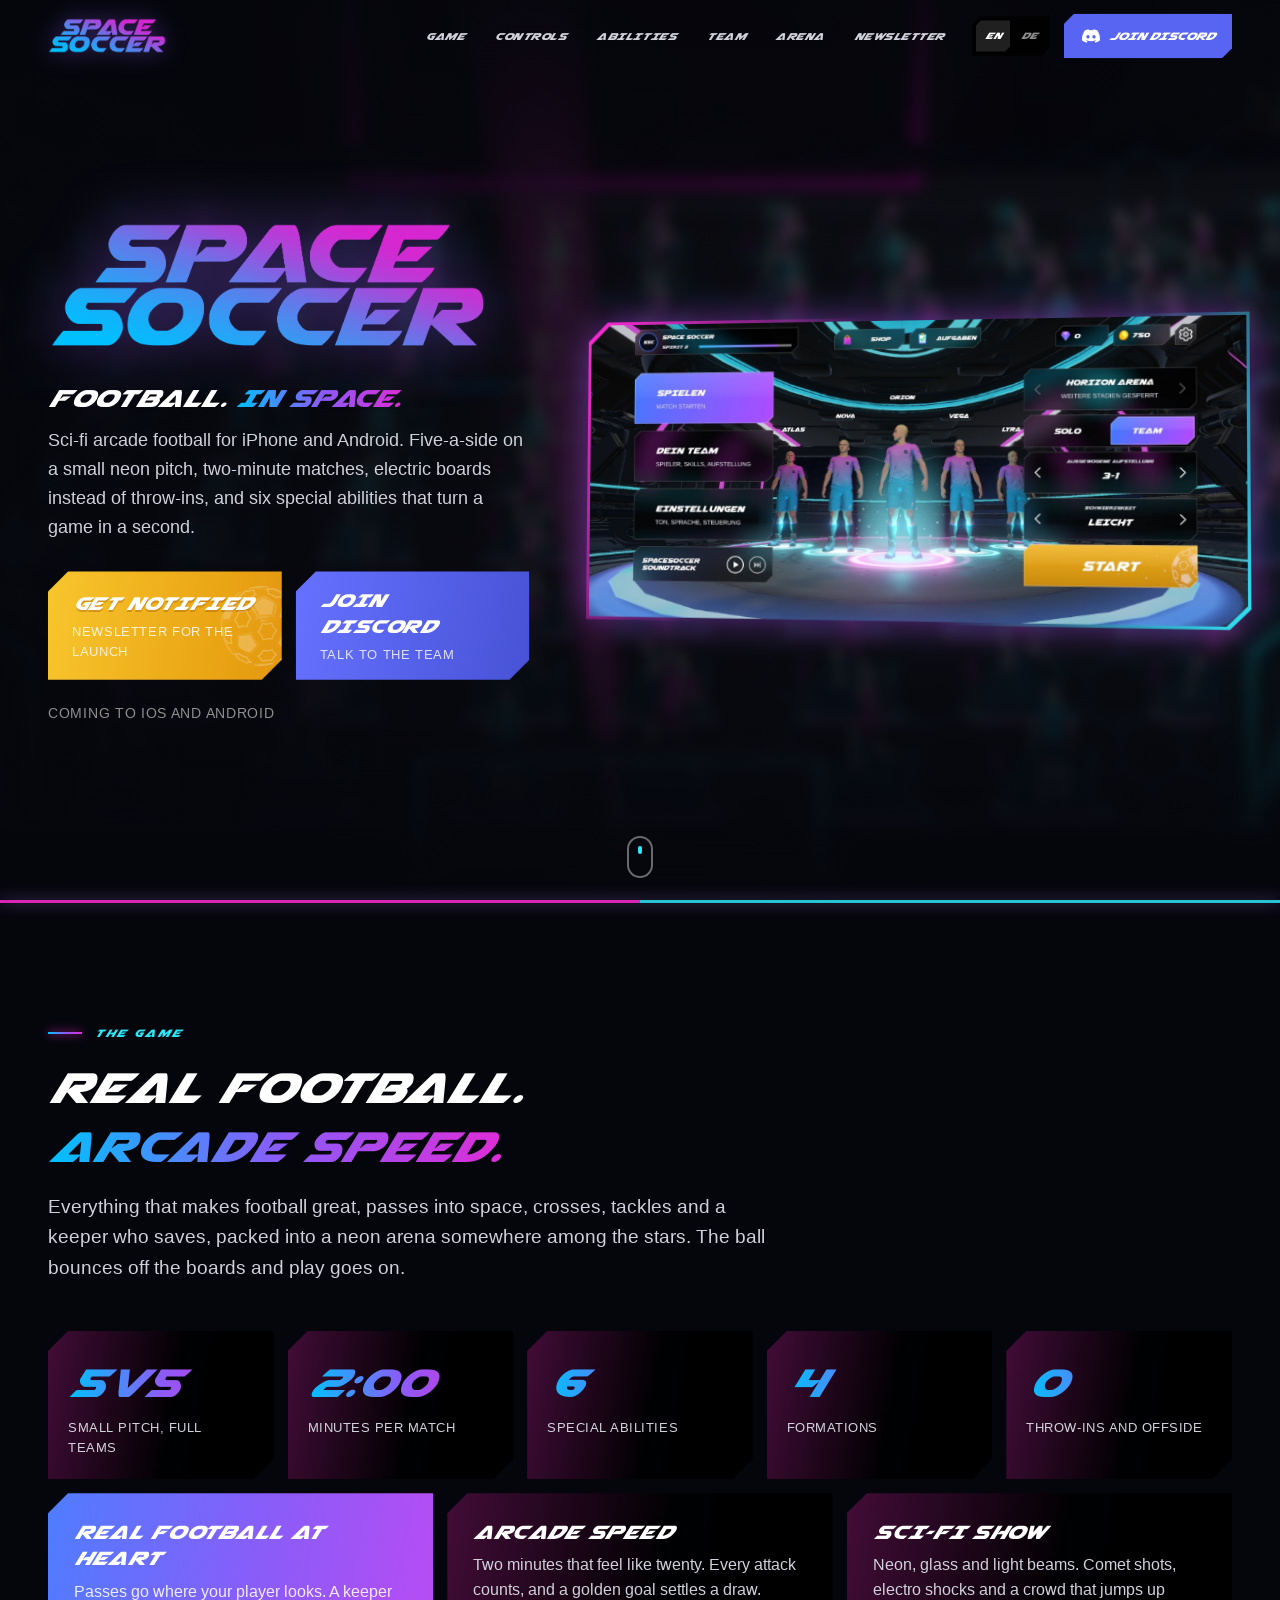
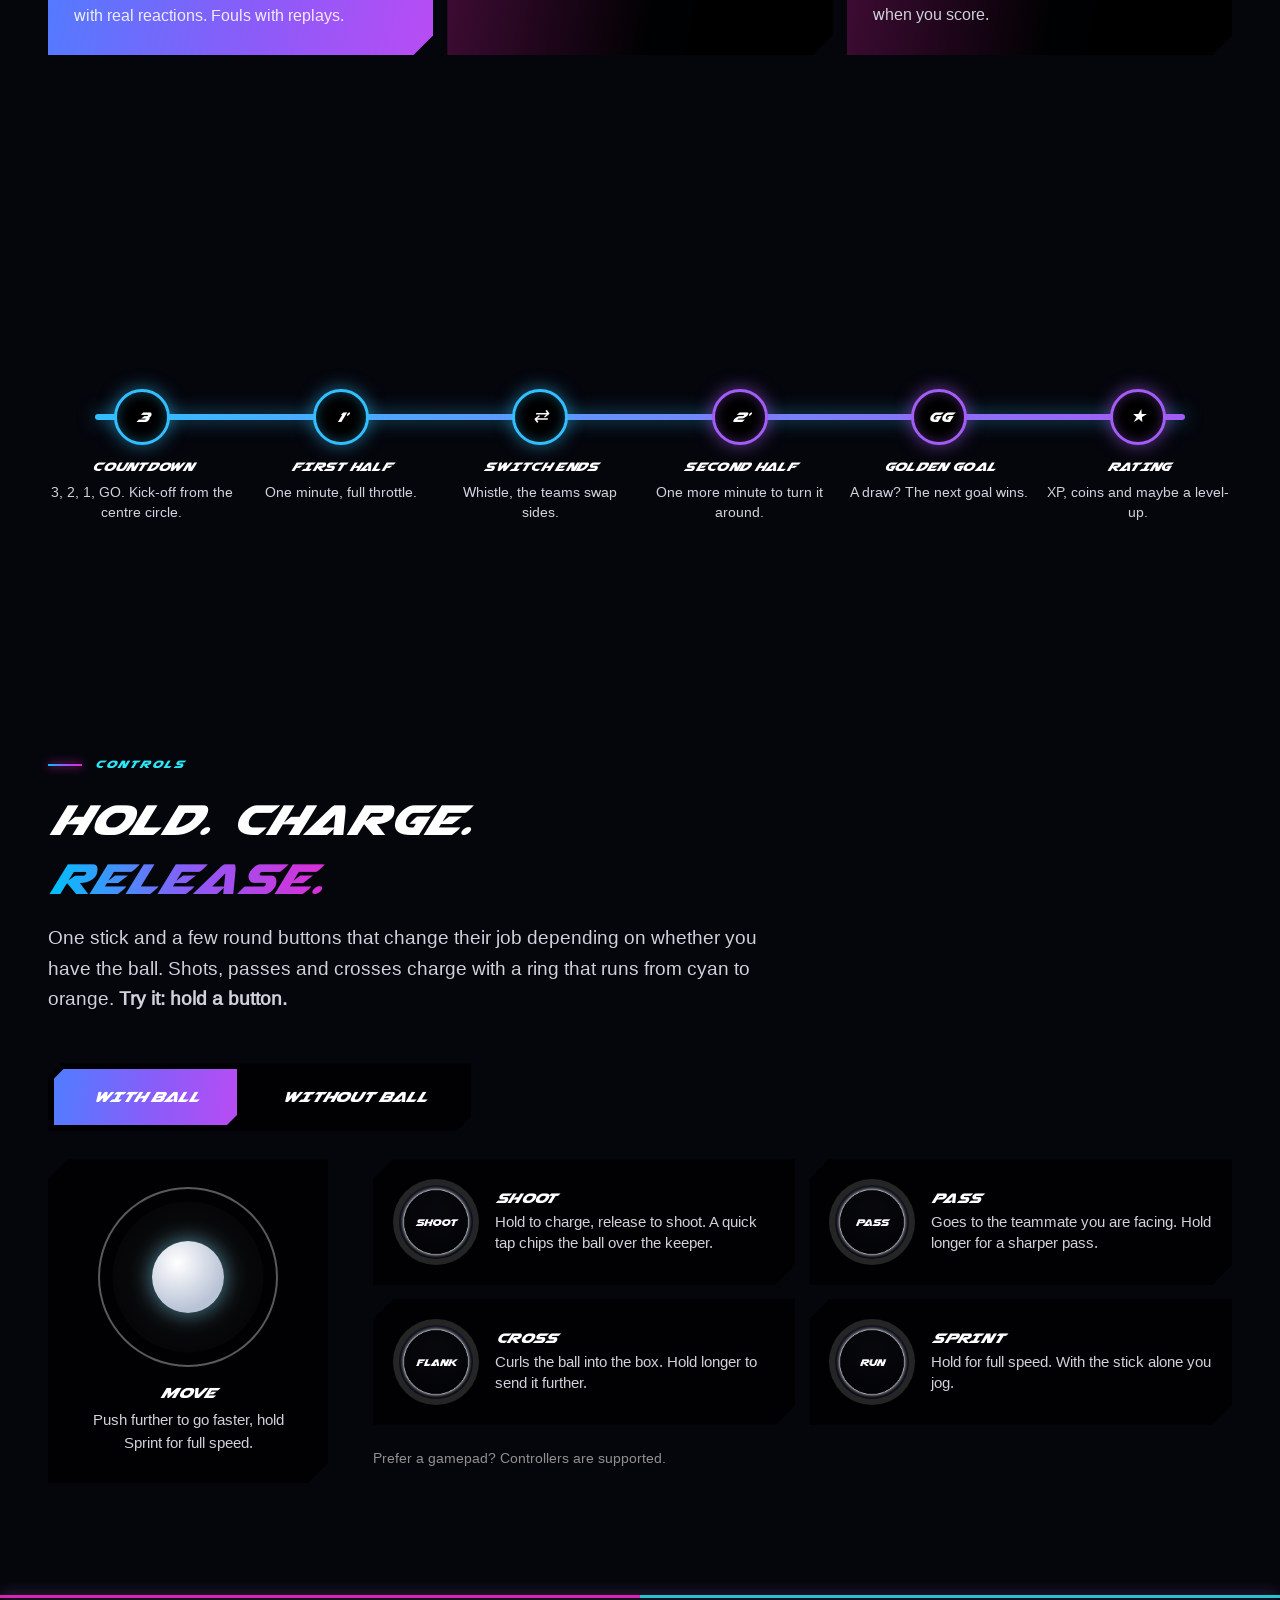
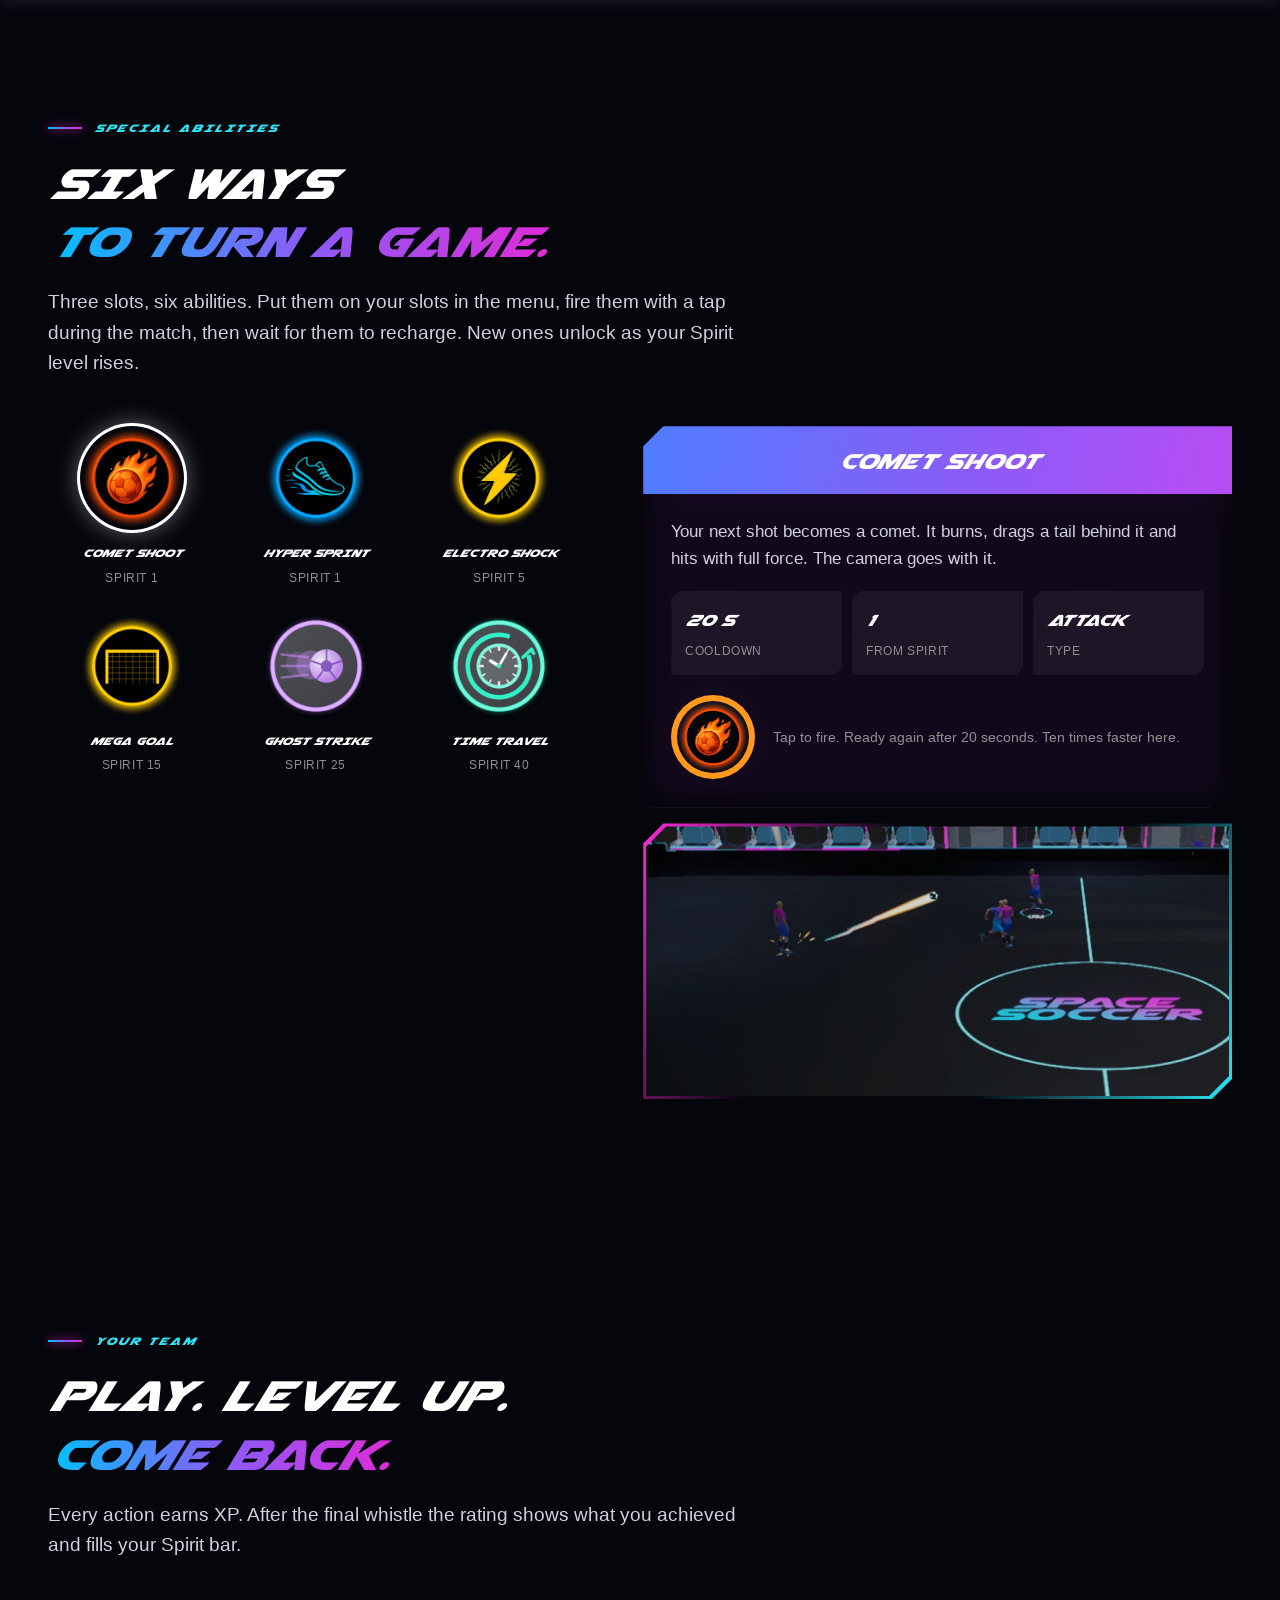
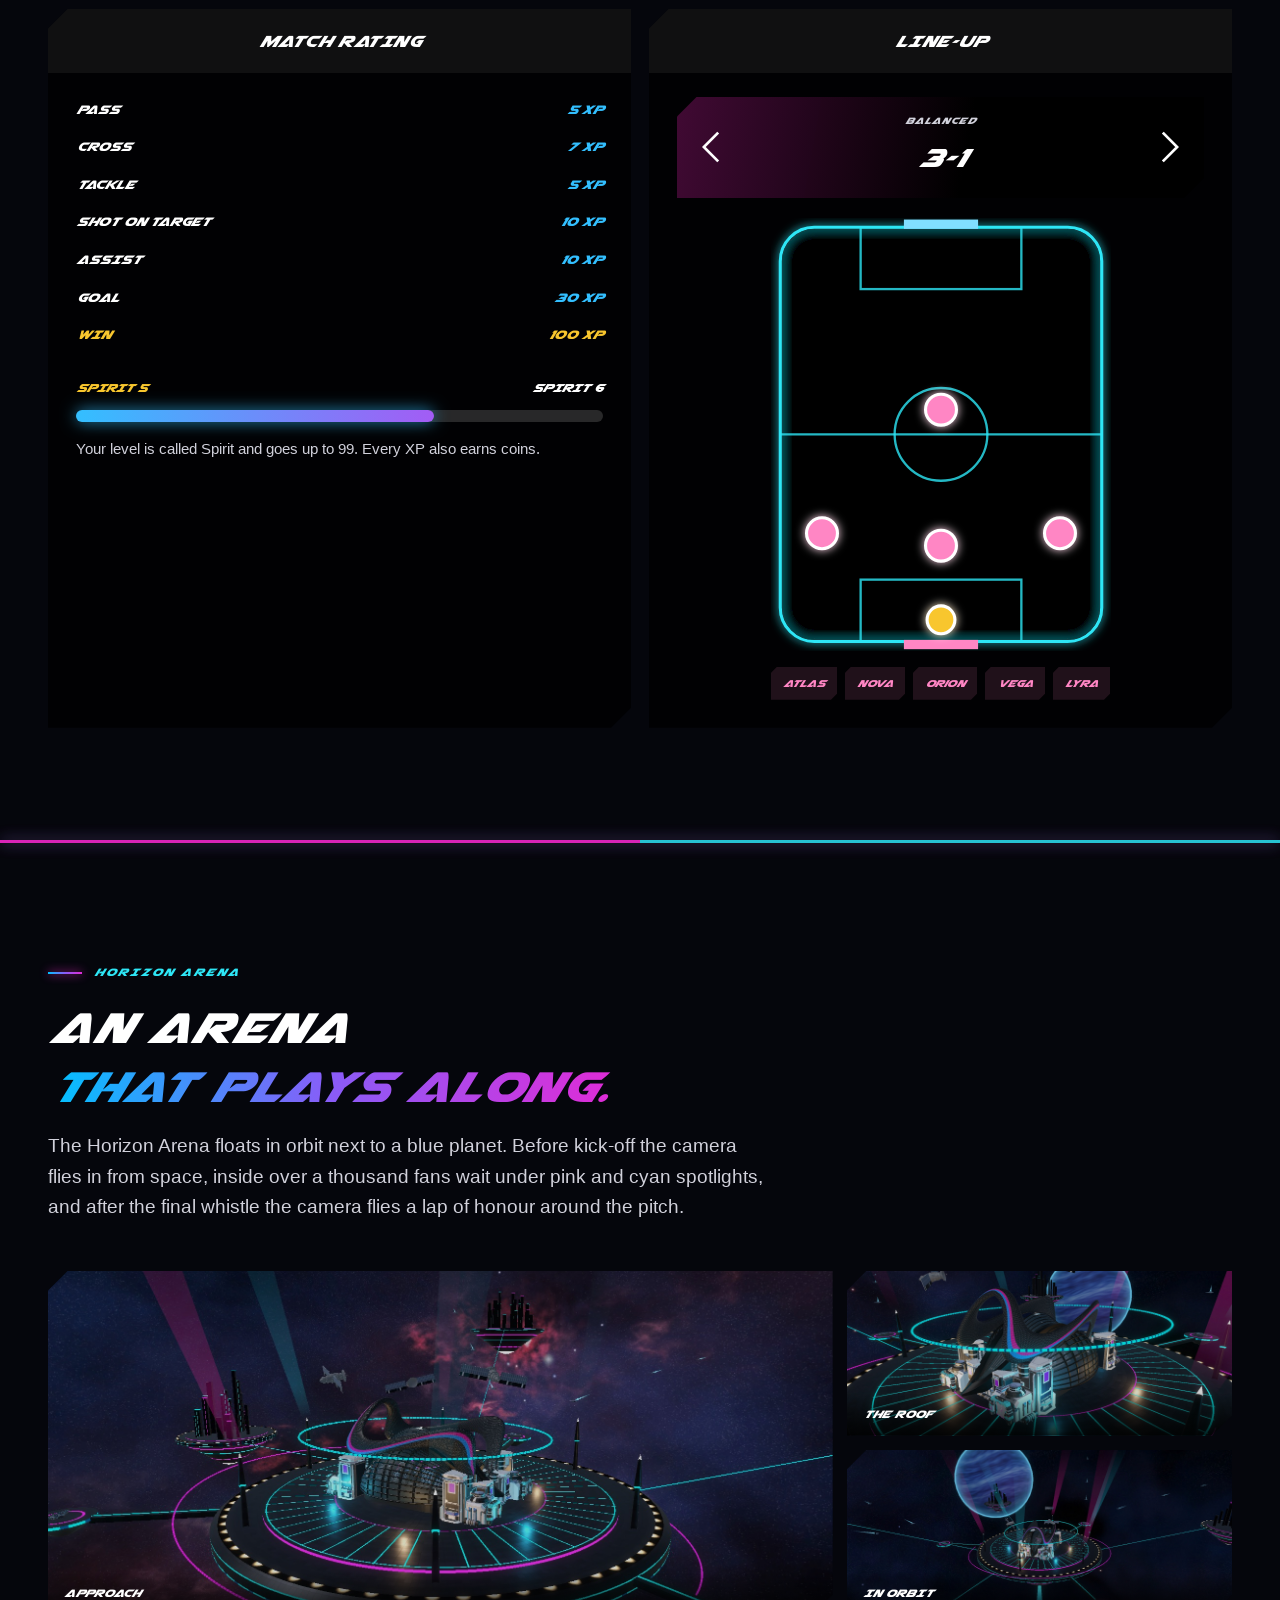
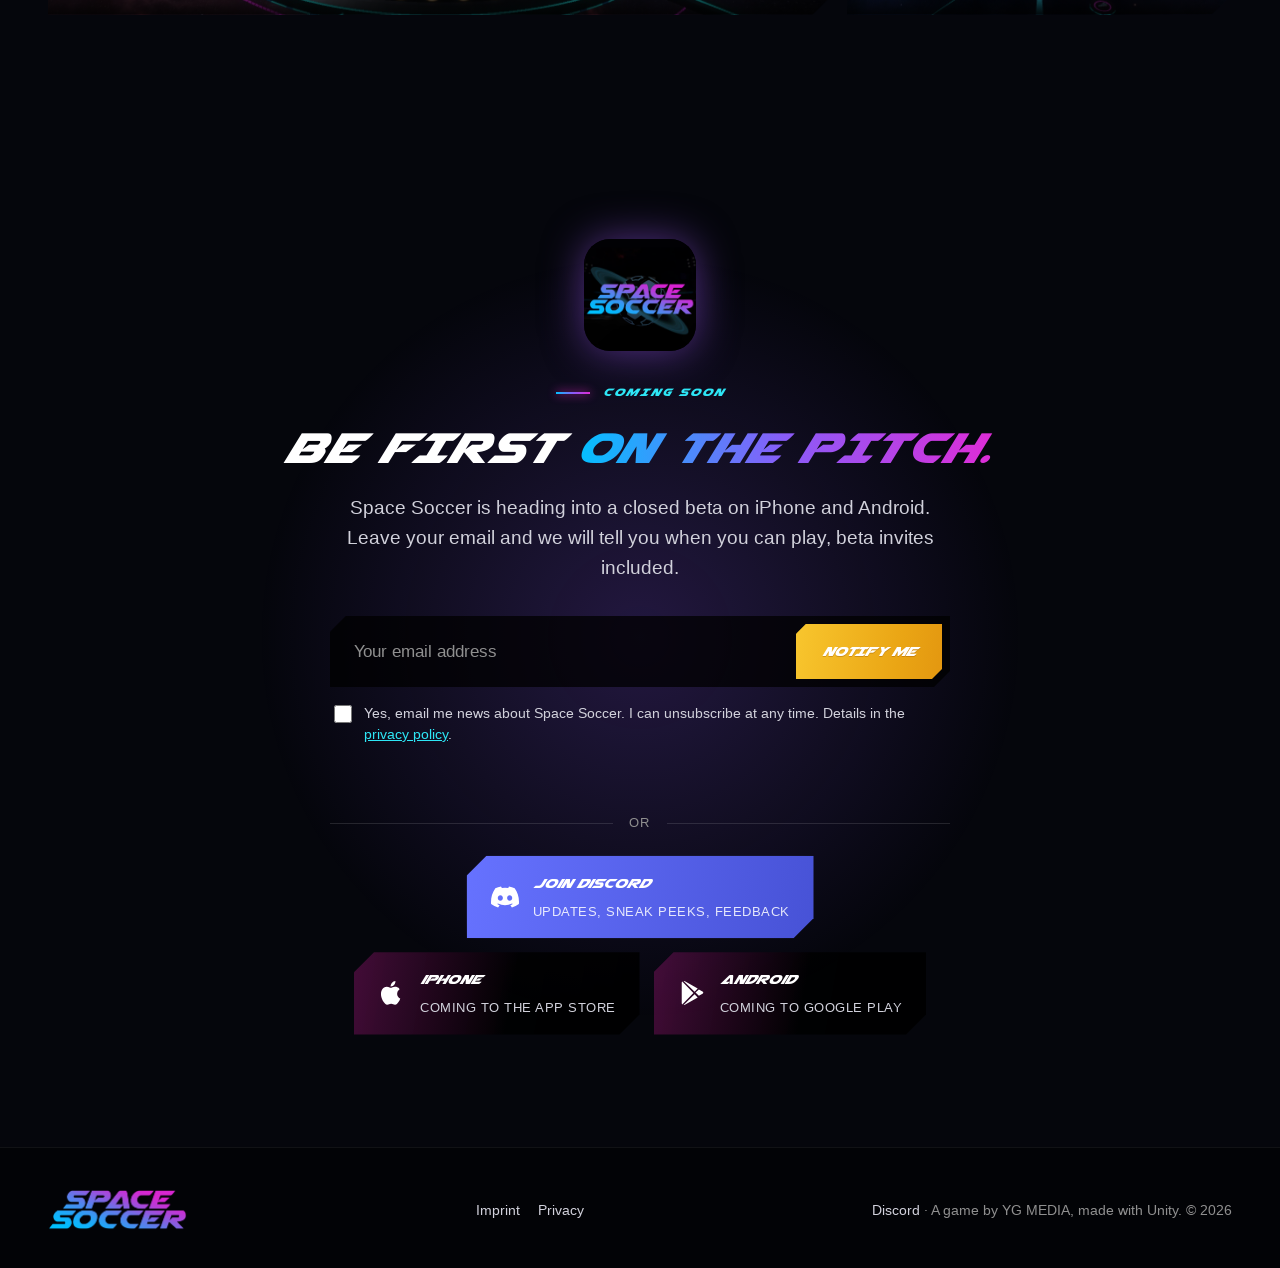
==== commit c9545d43: "Impressum and privacy policy for Space Soccer, linked in footer and newsletter consent Co-Authored-B" ====
--- a/index.html
+++ b/index.html
@@ -382,6 +382,10 @@
 .foot { display: flex; flex-wrap: wrap; align-items: center; justify-content: space-between; gap: 18px; }
 .foot img { width: 140px; }
 .foot p { margin: 0; color: var(--caption); font-size: 14px; }
+.foot-links { display: flex; gap: 18px; }
+.foot-links a, .foot p a { color: var(--body); text-decoration: none; font-size: 14px; }
+.foot-links a:hover, .foot p a:hover { color: #fff; }
+.consent a { color: var(--neon-cyan); }
 .foot a { color: var(--body); text-decoration: none; }
 .foot a:hover { color: #fff; }
 
@@ -706,7 +710,7 @@
         <button class="cut" type="submit" id="su-btn" data-i18n="su.btn">Notify me</button>
       </div>
       <div class="hp" aria-hidden="true"><label>Leave this empty <input type="text" name="website" tabindex="-1" autocomplete="off"></label></div>
-      <label class="consent"><input type="checkbox" id="su-consent" required><span data-i18n="su.consent">Yes, email me news about Space Soccer. I can unsubscribe at any time.</span></label>
+      <label class="consent"><input type="checkbox" id="su-consent" required><span data-i18n="su.consent">Yes, email me news about Space Soccer. I can unsubscribe at any time. Details in the <a href="datenschutz.html">privacy policy</a>.</span></label>
       <p class="form-status" id="su-status" role="status"></p>
     </form>
 
@@ -735,7 +739,7 @@
 <footer>
   <div class="wrap foot">
     <img src="assets/img/logo.png" alt="Space Soccer" width="1125" height="358">
-    <!-- Before wide sharing: add links to an Impressum and a privacy page here (required in Germany). -->
+    <nav class="foot-links" aria-label="Legal"><a href="impressum.html" data-i18n="foot.imprint">Imprint</a><a href="datenschutz.html" data-i18n="foot.privacy">Privacy</a></nav>
     <p><a href="https://discord.gg/r3qjjvZu45" target="_blank" rel="noopener">Discord</a> · <span data-i18n="foot.by">A game by YG MEDIA, made with Unity.</span> © 2026</p>
   </div>
 </footer>
@@ -827,10 +831,10 @@
     "su.eyebrow": "Bald verfügbar", "su.h1": "Sei als Erstes", "su.h2": "auf dem Platz.",
     "su.lead": "Space Soccer geht bald in eine geschlossene Beta für iPhone und Android. Trag deine E-Mail ein, und wir sagen dir, wann du spielen kannst, Beta-Einladungen inklusive.",
     "su.label": "E-Mail-Adresse", "su.placeholder": "Deine E-Mail-Adresse", "su.btn": "Eintragen",
-    "su.consent": "Ja, schickt mir Neuigkeiten zu Space Soccer per E-Mail. Ich kann mich jederzeit abmelden.",
+    "su.consent": "Ja, schickt mir Neuigkeiten zu Space Soccer per E-Mail. Ich kann mich jederzeit abmelden. Mehr dazu in der <a href=\"datenschutz.html\">Datenschutzerklärung</a>.",
     "su.or": "oder", "su.discordb": "Discord beitreten", "su.discord": "Neuigkeiten, Einblicke, Feedback",
     "su.ios": "Bald im App Store", "su.android": "Bald bei Google Play",
-    "foot.by": "Ein Spiel von YG MEDIA, gebaut mit Unity."
+    "foot.by": "Ein Spiel von YG MEDIA, gebaut mit Unity.", "foot.imprint": "Impressum", "foot.privacy": "Datenschutz"
   };
   var MSG = {
     en: { invalid: "Please enter a valid email address.", consent: "Please tick the box so we are allowed to email you.",
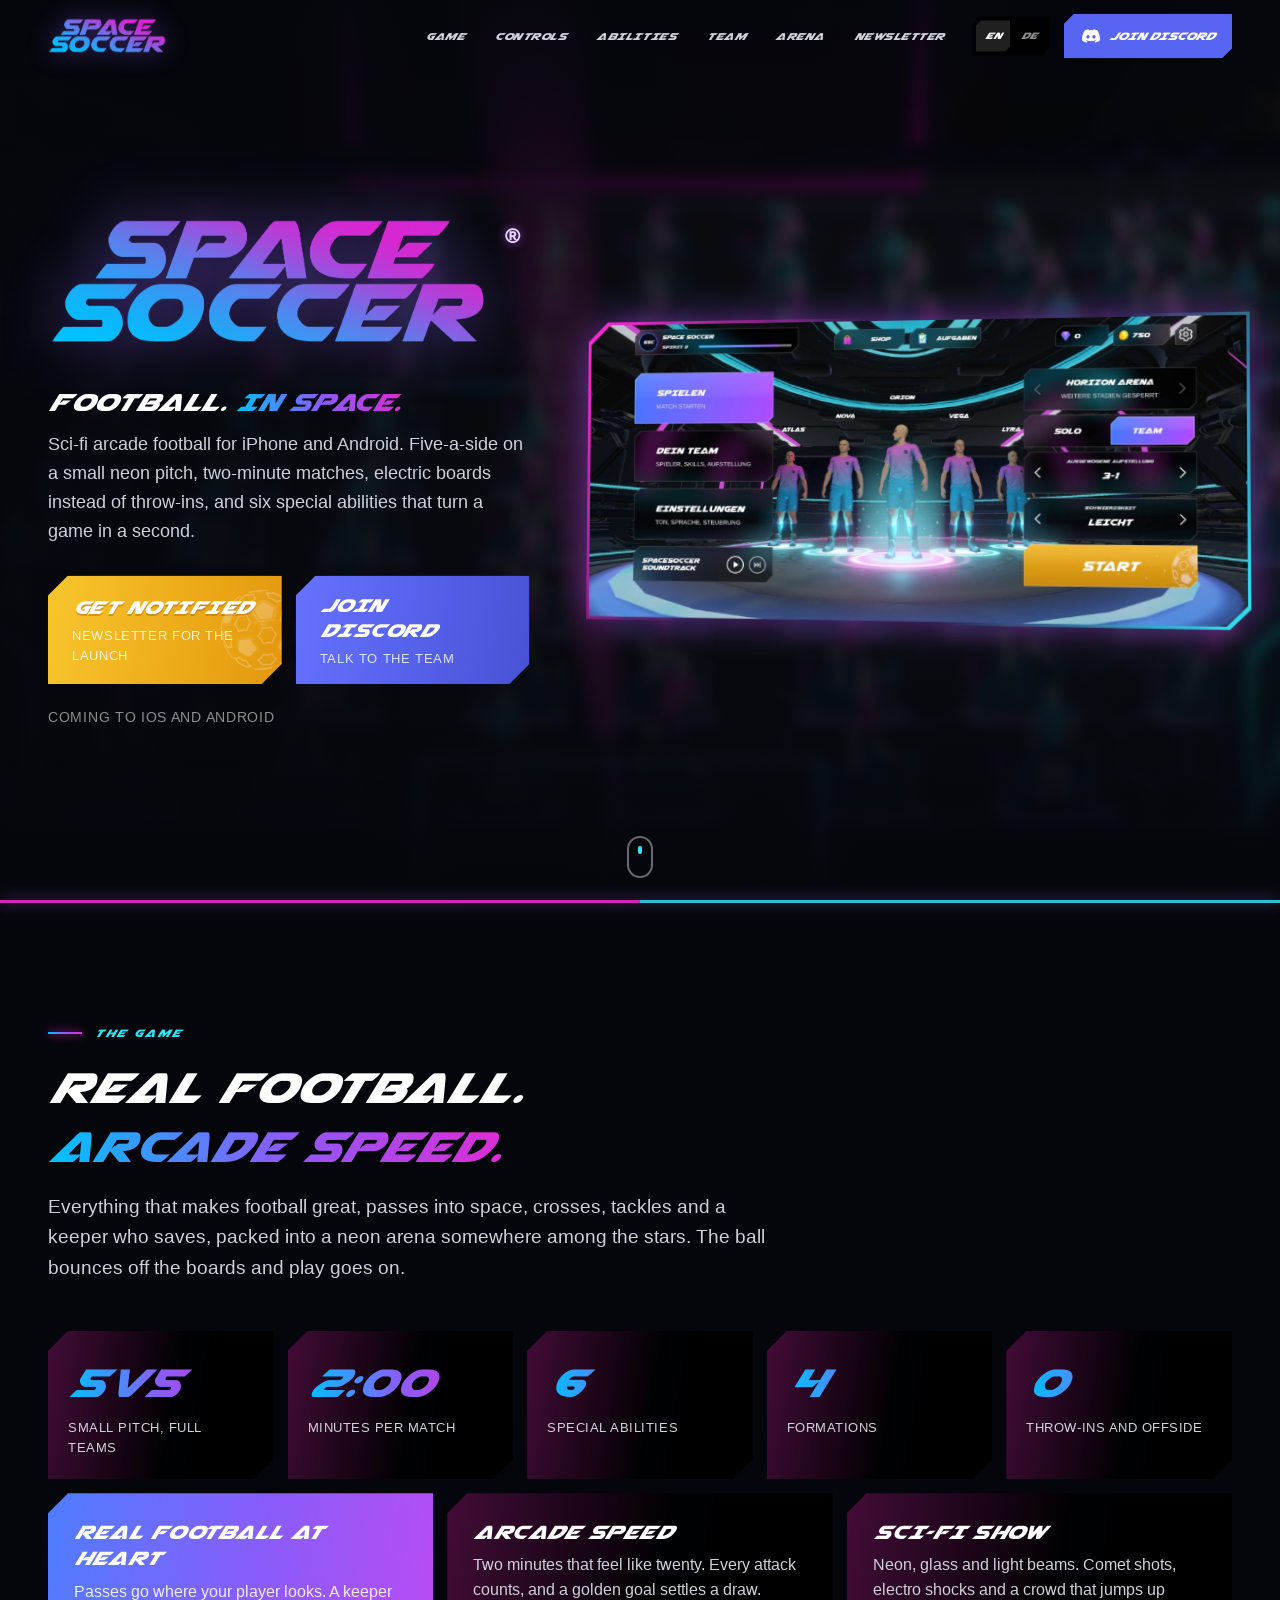
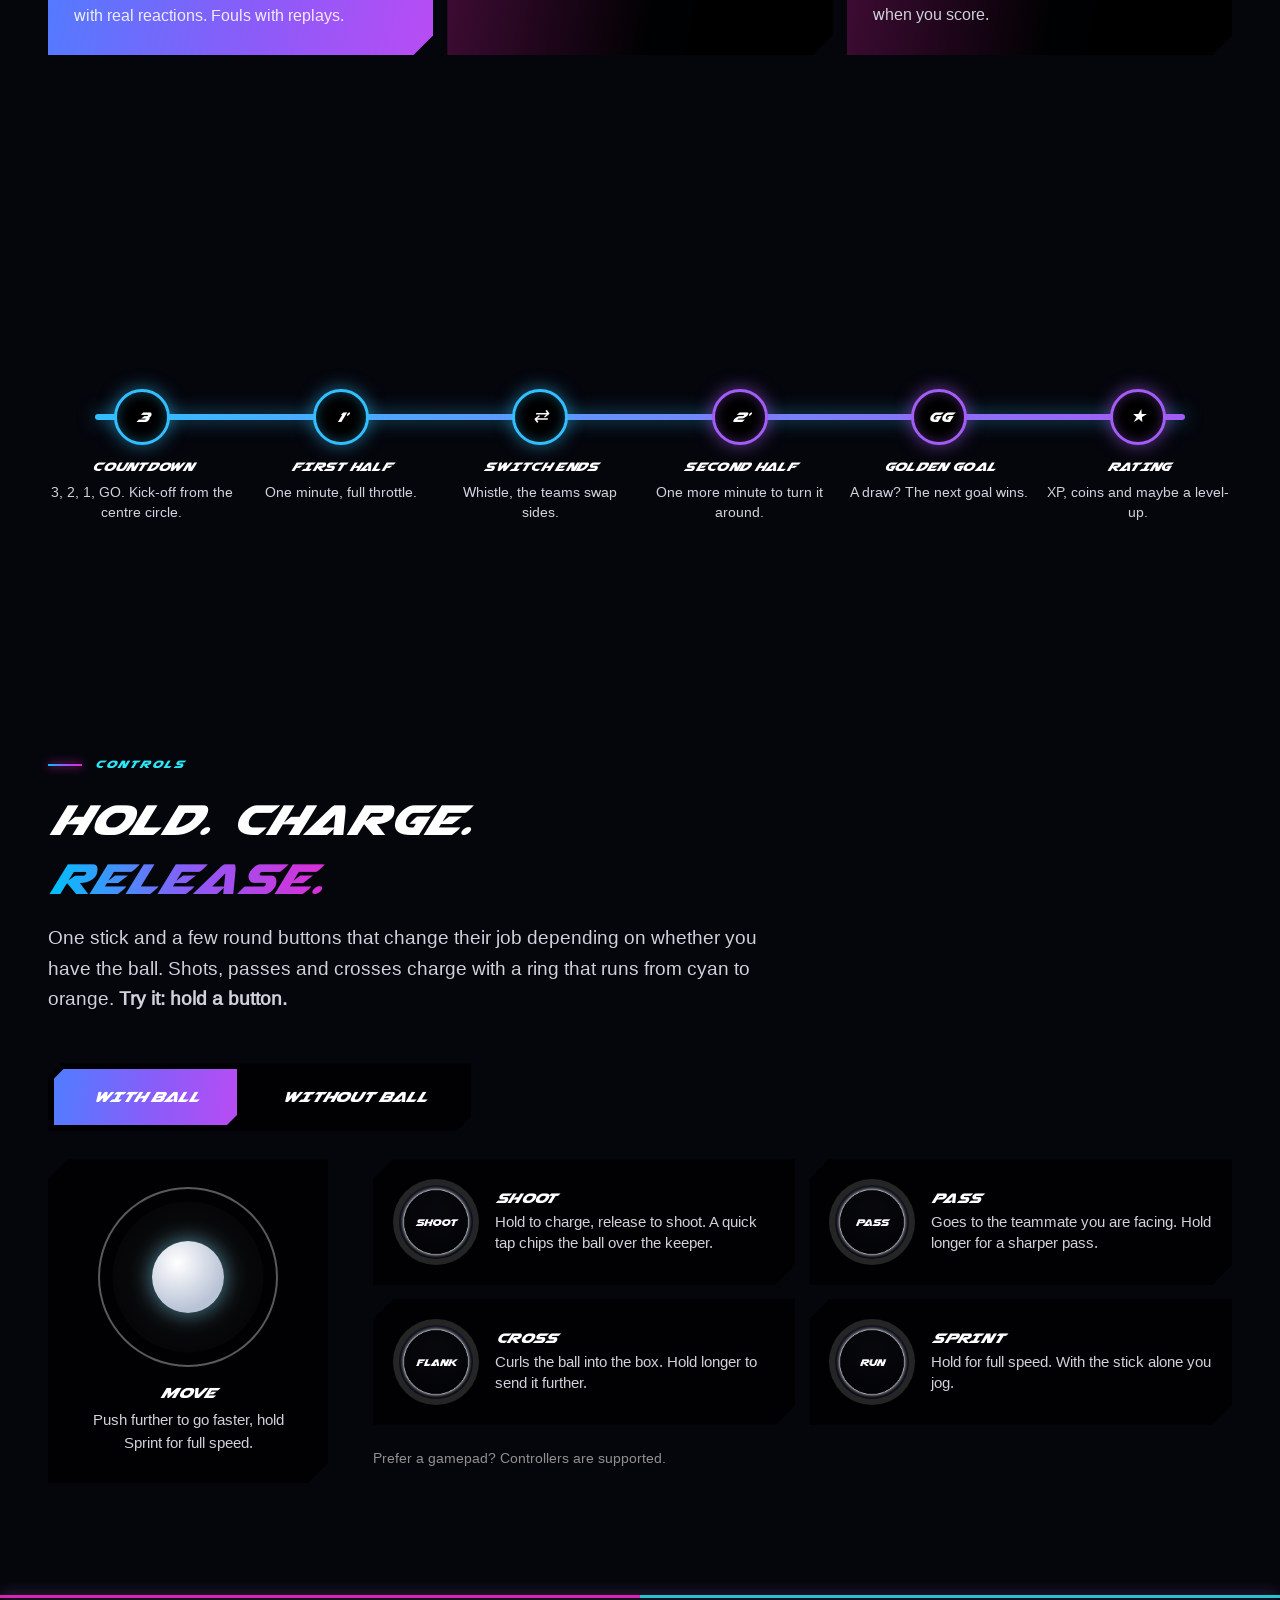
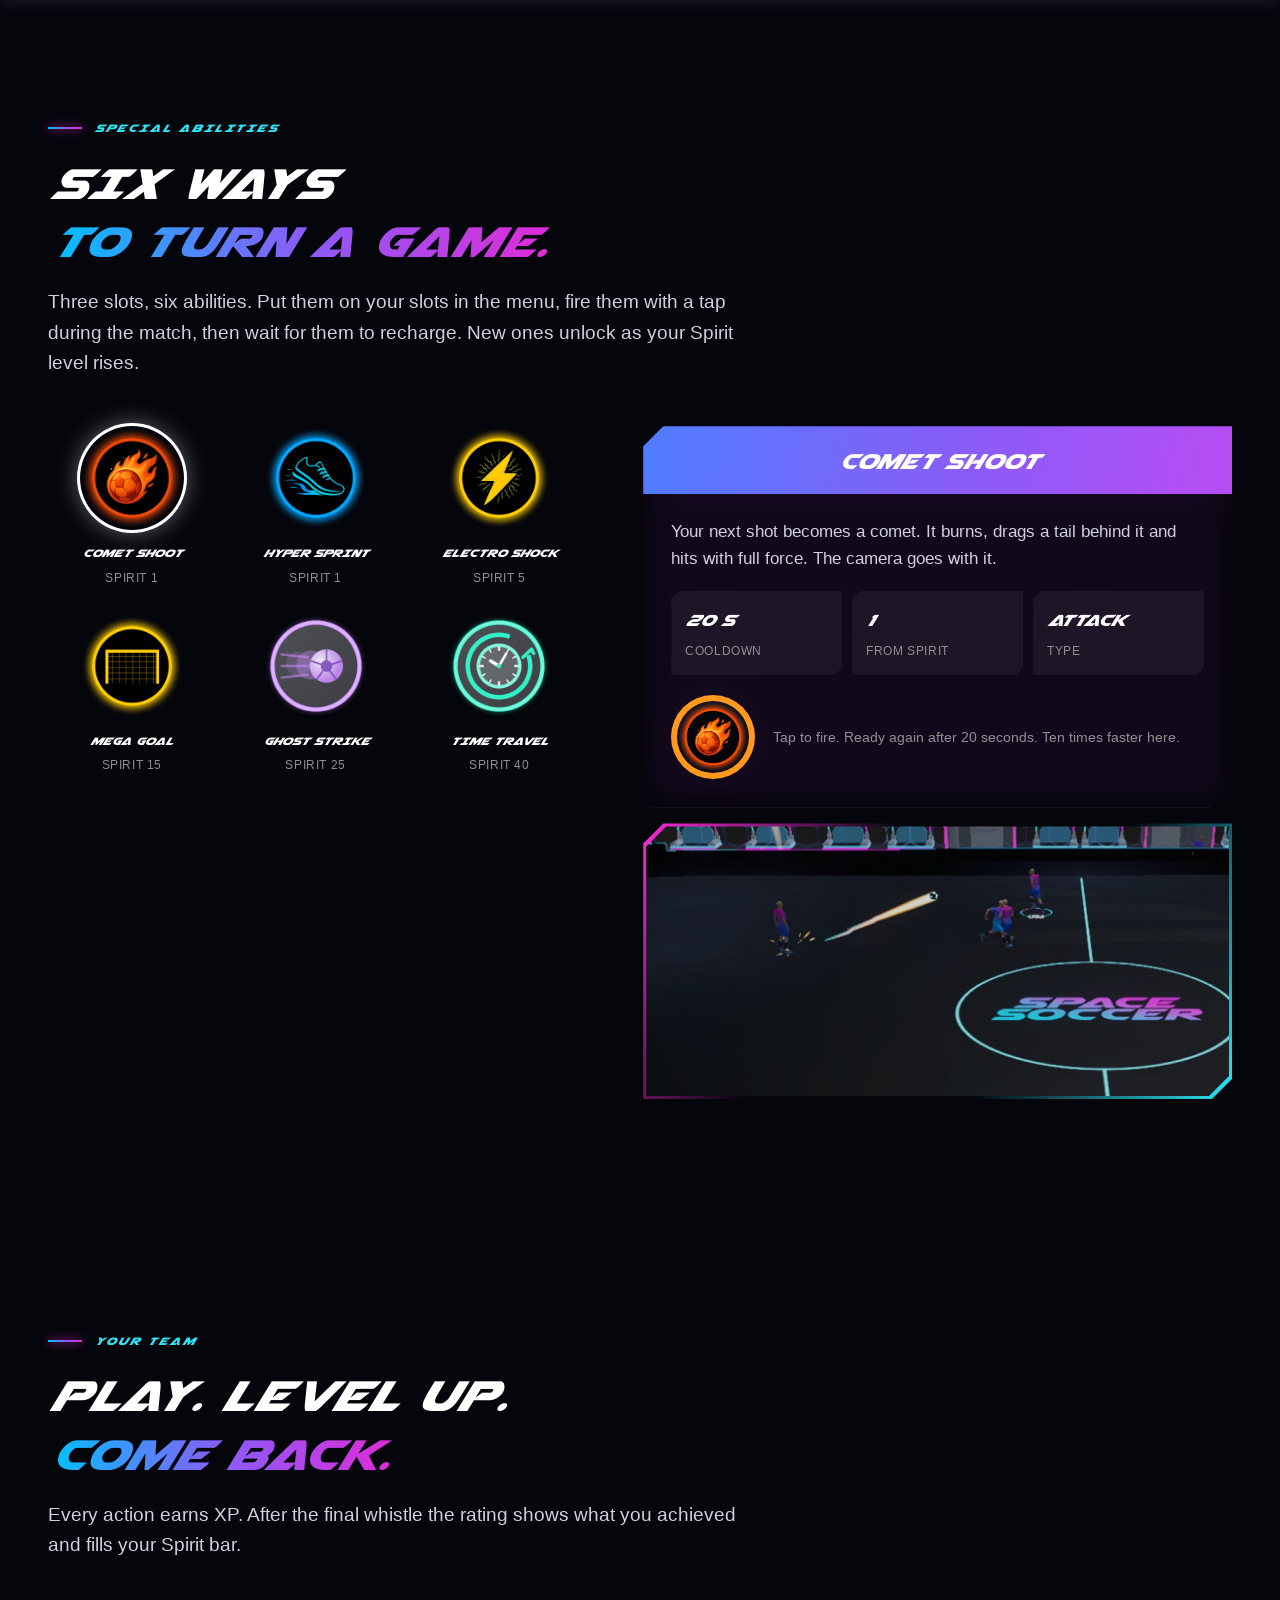
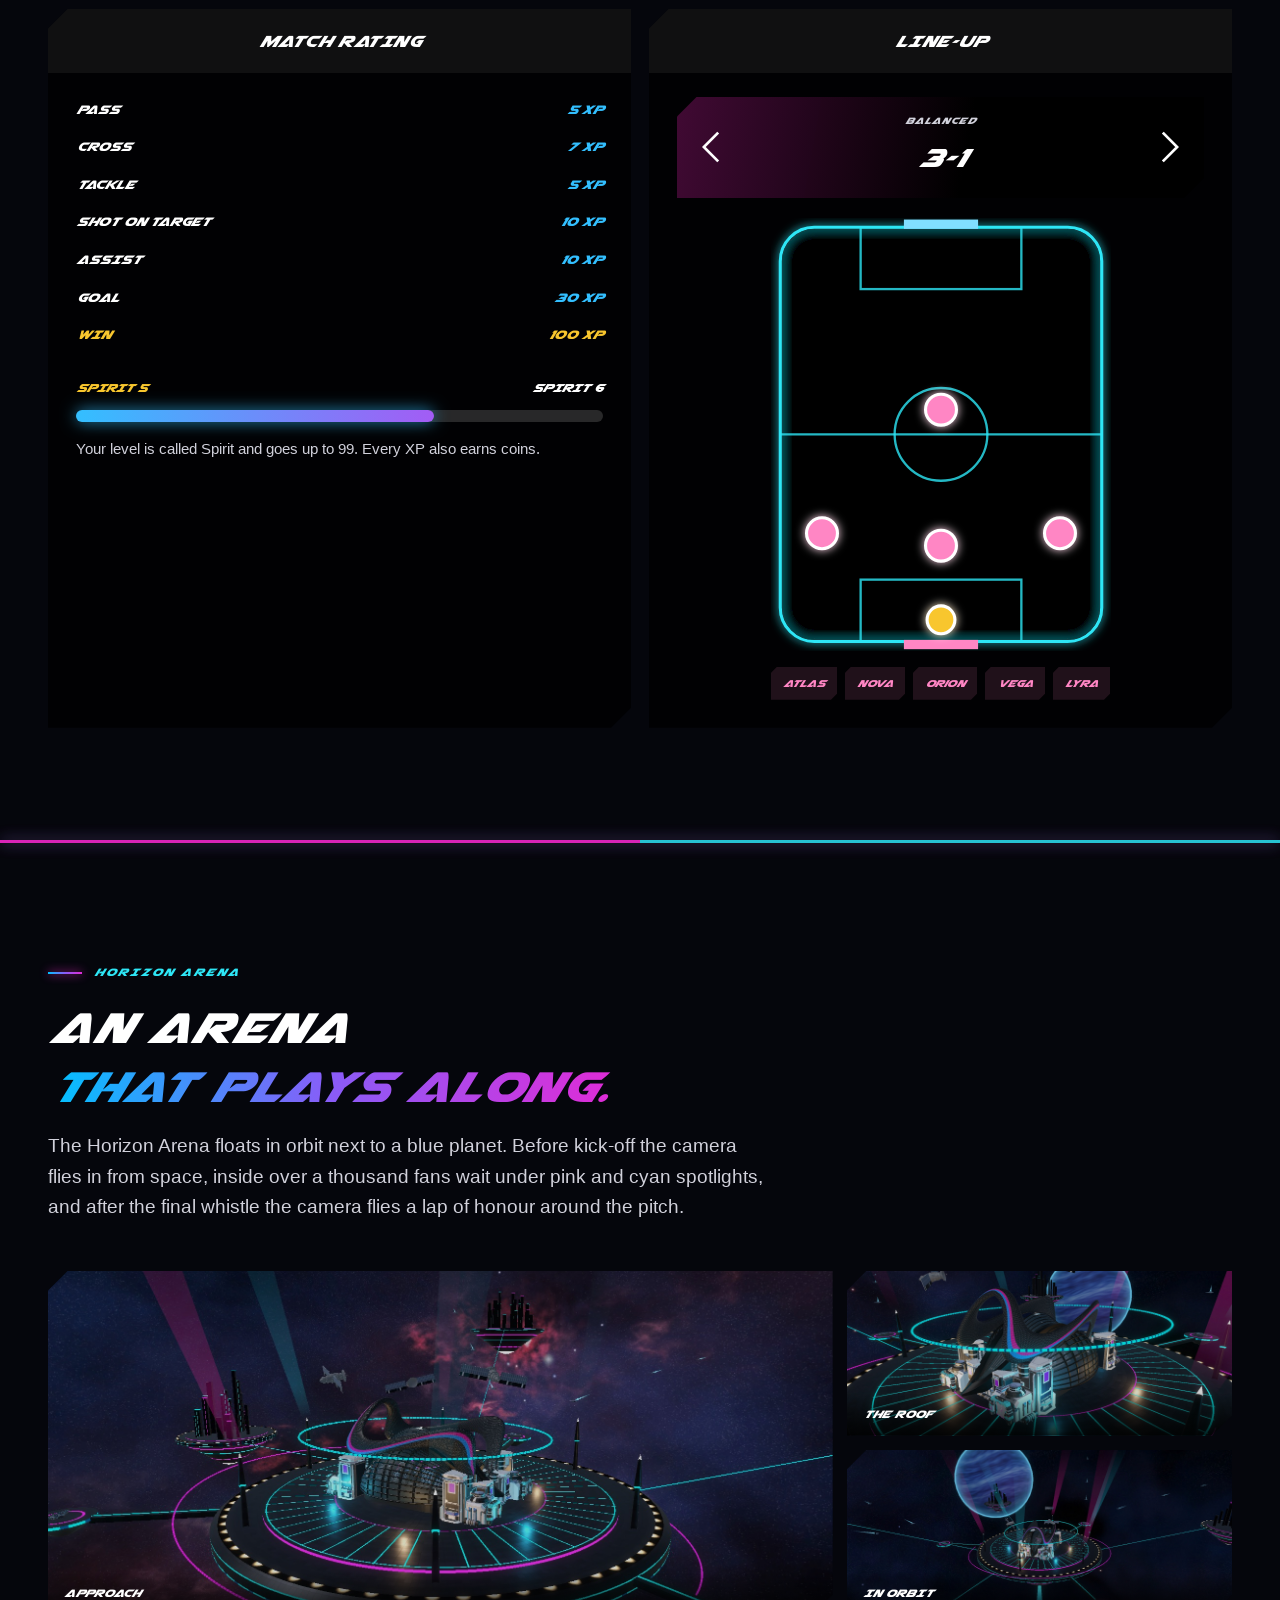
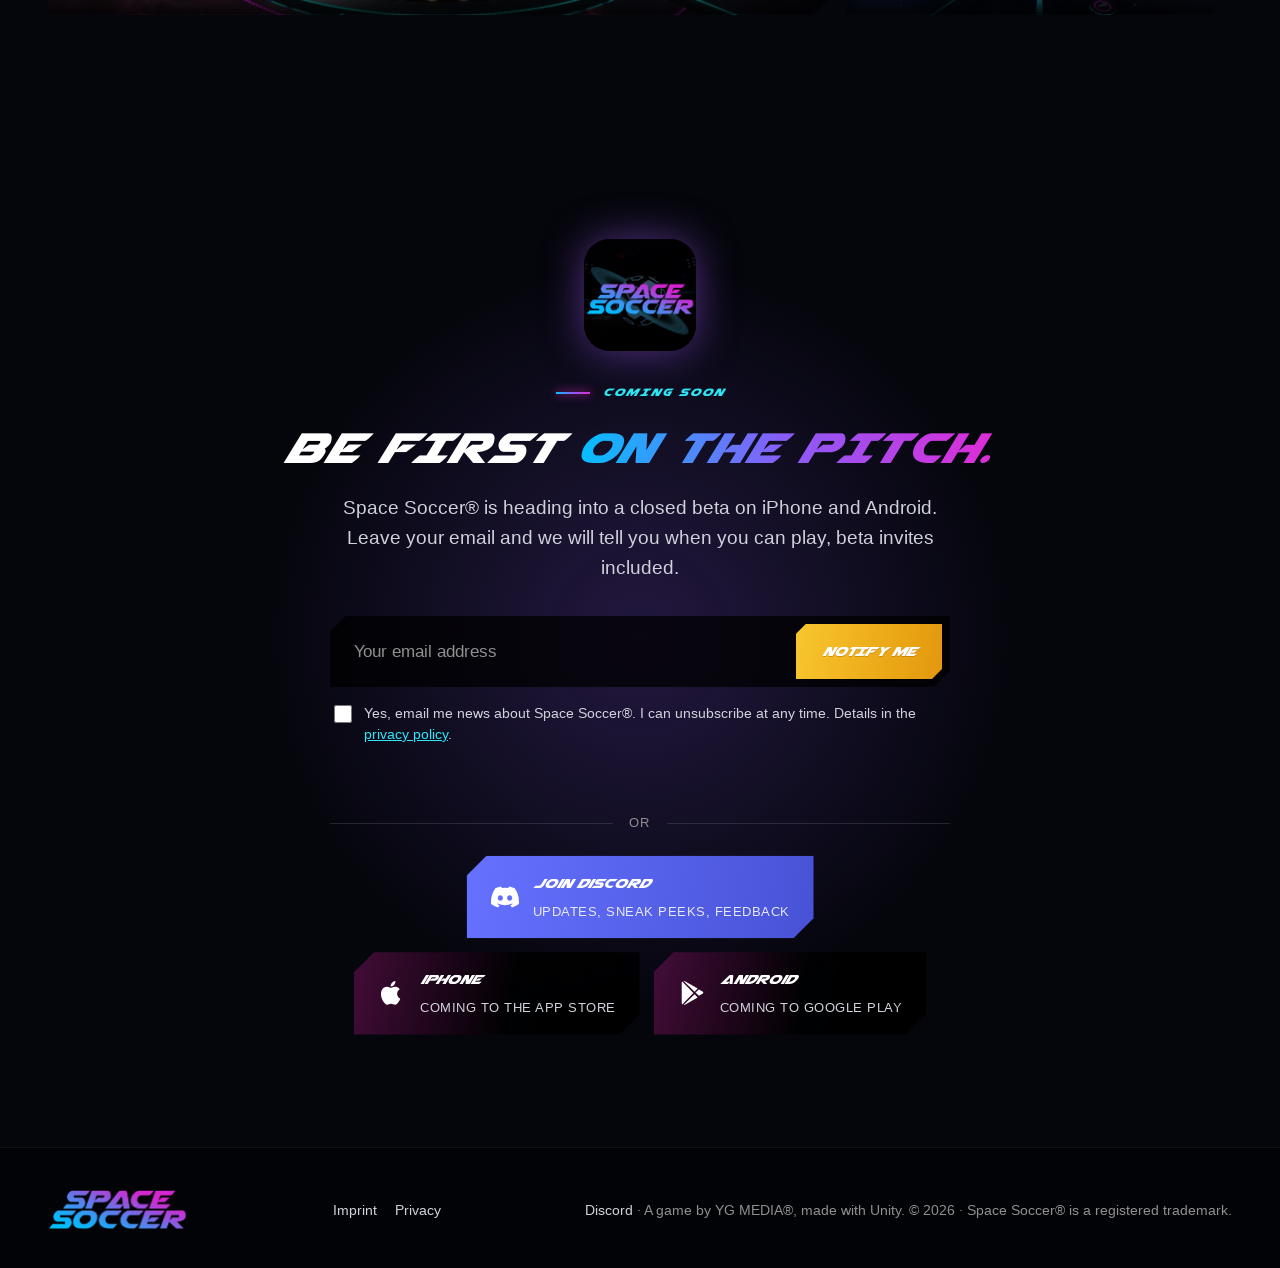
==== commit 63a050ce: "Registered trademark: Space Soccer® across the site, trademark note in footer and Impressum Co-Autho" ====
--- a/index.html
+++ b/index.html
@@ -3,10 +3,10 @@
 <head>
 <meta charset="utf-8">
 <meta name="viewport" content="width=device-width, initial-scale=1">
-<title>Space Soccer</title>
-<meta name="description" content="Space Soccer: sci-fi arcade football for iPhone and Android. Five-a-side, two-minute matches, electric boards and six special abilities. Coming soon.">
+<title>Space Soccer®</title>
+<meta name="description" content="Space Soccer®: sci-fi arcade football for iPhone and Android. Five-a-side, two-minute matches, electric boards and six special abilities. Coming soon.">
 <meta name="theme-color" content="#05060c">
-<meta property="og:title" content="Space Soccer">
+<meta property="og:title" content="Space Soccer®">
 <meta property="og:description" content="Sci-fi arcade football for iPhone and Android. Five-a-side in the Horizon Arena. Coming soon.">
 <meta property="og:image" content="https://www.space-soccer.com/assets/img/shot-menu.jpg">
 <meta property="og:type" content="website">
@@ -166,6 +166,9 @@
 .hero-grid { display: grid; grid-template-columns: minmax(0, .85fr) minmax(0, 1.15fr); gap: clamp(28px, 4vw, 56px); align-items: center; }
 .hero-logo { width: min(500px, 92%); filter: drop-shadow(0 0 30px rgba(140, 90, 250, .45)); }
 .hero h1 { margin: 0; }
+.logo-tm { position: relative; display: inline-block; }
+.logo-tm .tm { position: absolute; right: 2%; top: 6%; font-family: var(--sans); font-size: clamp(14px, 1.6vw, 20px); color: #e9d8ff; text-shadow: 0 0 10px rgba(160, 90, 250, .8); }
+@media (max-width: 560px) { .logo-tm .tm { right: 2%; } }
 .hero-tag { font-size: clamp(22px, 2.6vw, 32px); margin: 24px 0 12px; }
 .hero-copy { max-width: 520px; color: var(--body); font-size: clamp(16px, 1.45vw, 18px); margin: 0 0 30px; }
 .hero-actions { display: flex; flex-wrap: wrap; gap: 14px; }
@@ -460,7 +463,7 @@
 <!-- ================================================================= -->
 <header class="top" id="top">
   <div class="wrap top-inner">
-    <a class="brand" href="#start" aria-label="Space Soccer" data-i18n-attr="aria-label:a11y.home"><img src="assets/img/logo.png" alt="Space Soccer" width="1125" height="358"></a>
+    <a class="brand" href="#start" aria-label="Space Soccer®" data-i18n-attr="aria-label:a11y.home"><img src="assets/img/logo.png" alt="Space Soccer®" width="1125" height="358"></a>
     <nav class="nav" aria-label="Sections" data-i18n-attr="aria-label:a11y.sections">
       <a class="cut" href="#game" data-i18n="nav.game">Game</a>
       <a class="cut" href="#controls" data-i18n="nav.controls">Controls</a>
@@ -487,7 +490,7 @@
   <div class="hero-bg" aria-hidden="true"><img src="assets/img/shot-stadium.jpg" alt=""></div>
   <div class="wrap hero-grid">
     <div>
-      <h1><img class="hero-logo" src="assets/img/logo.png" alt="Space Soccer" width="1125" height="358"></h1>
+      <h1 class="logo-tm"><img class="hero-logo" src="assets/img/logo.png" alt="Space Soccer®" width="1125" height="358"><span class="tm" aria-hidden="true">®</span></h1>
       <p class="hero-tag display"><span data-i18n="hero.tag1">Football.</span> <span class="grad-text" data-i18n="hero.tag2">In space.</span></p>
       <p class="hero-copy" data-i18n="hero.copy">Sci-fi arcade football for iPhone and Android. Five-a-side on a small neon pitch, two-minute matches, electric boards instead of throw-ins, and six special abilities that turn a game in a second.</p>
       <div class="hero-actions">
@@ -497,7 +500,7 @@
       <p class="hero-note" data-i18n="hero.note">Coming to iOS and Android</p>
     </div>
     <figure class="hero-device glow-violet">
-      <div class="shot-frame cut"><img class="cut" src="assets/img/shot-menu.jpg" width="2000" height="920" fetchpriority="high" alt="The Space Soccer main menu: five players on glowing pads, play options on the left and the start button on the right" data-i18n-attr="alt:alt.menu"></div>
+      <div class="shot-frame cut"><img class="cut" src="assets/img/shot-menu.jpg" width="2000" height="920" fetchpriority="high" alt="The Space Soccer® main menu: five players on glowing pads, play options on the left and the start button on the right" data-i18n-attr="alt:alt.menu"></div>
     </figure>
   </div>
   <a class="scroll-cue" href="#game" aria-label="Scroll down" data-i18n-attr="aria-label:a11y.down"></a>
@@ -701,7 +704,7 @@
     <img class="signup-icon" src="assets/img/app-icon.png" alt="" width="112" height="112">
     <span class="eyebrow" data-i18n="su.eyebrow">Coming soon</span>
     <h2 class="display"><span data-i18n="su.h1">Be first</span> <span class="grad-text" data-i18n="su.h2">on the pitch.</span></h2>
-    <p class="lead" data-i18n="su.lead">Space Soccer is heading into a closed beta on iPhone and Android. Leave your email and we will tell you when you can play, beta invites included.</p>
+    <p class="lead" data-i18n="su.lead">Space Soccer® is heading into a closed beta on iPhone and Android. Leave your email and we will tell you when you can play, beta invites included.</p>
 
     <form class="form" id="signup-form" novalidate>
       <div class="form-row cut">
@@ -710,7 +713,7 @@
         <button class="cut" type="submit" id="su-btn" data-i18n="su.btn">Notify me</button>
       </div>
       <div class="hp" aria-hidden="true"><label>Leave this empty <input type="text" name="website" tabindex="-1" autocomplete="off"></label></div>
-      <label class="consent"><input type="checkbox" id="su-consent" required><span data-i18n="su.consent">Yes, email me news about Space Soccer. I can unsubscribe at any time. Details in the <a href="datenschutz.html">privacy policy</a>.</span></label>
+      <label class="consent"><input type="checkbox" id="su-consent" required><span data-i18n="su.consent">Yes, email me news about Space Soccer®. I can unsubscribe at any time. Details in the <a href="datenschutz.html">privacy policy</a>.</span></label>
       <p class="form-status" id="su-status" role="status"></p>
     </form>
 
@@ -738,9 +741,9 @@
 
 <footer>
   <div class="wrap foot">
-    <img src="assets/img/logo.png" alt="Space Soccer" width="1125" height="358">
+    <img src="assets/img/logo.png" alt="Space Soccer®" width="1125" height="358">
     <nav class="foot-links" aria-label="Legal"><a href="impressum.html" data-i18n="foot.imprint">Imprint</a><a href="datenschutz.html" data-i18n="foot.privacy">Privacy</a></nav>
-    <p><a href="https://discord.gg/r3qjjvZu45" target="_blank" rel="noopener">Discord</a> · <span data-i18n="foot.by">A game by YG MEDIA, made with Unity.</span> © 2026</p>
+    <p><a href="https://discord.gg/r3qjjvZu45" target="_blank" rel="noopener">Discord</a> · <span data-i18n="foot.by">A game by YG MEDIA®, made with Unity.</span> © 2026 · <span data-i18n="foot.tm">Space Soccer® is a registered trademark.</span></p>
   </div>
 </footer>
 
@@ -780,7 +783,7 @@
      carry data-i18n (inner HTML) or data-i18n-attr ("attr:key").
      ---------------------------------------------------------------- */
   var DE = {
-    "a11y.home": "Space Soccer, nach oben", "a11y.sections": "Abschnitte", "a11y.menu": "Menü öffnen", "a11y.down": "Weiter nach unten",
+    "a11y.home": "Space Soccer®, nach oben", "a11y.sections": "Abschnitte", "a11y.menu": "Menü öffnen", "a11y.down": "Weiter nach unten",
     "a11y.layout": "Tastenbelegung", "a11y.choose": "Spezialeffekt wählen", "a11y.prev": "Vorherige Formation", "a11y.next": "Nächste Formation",
     "a11y.pitch": "Formation auf dem Spielfeld", "a11y.close": "Schließen", "a11y.discord": "Unserem Discord beitreten",
     "nav.game": "Spiel", "nav.controls": "Steuerung", "nav.abilities": "Effekte", "nav.team": "Team", "nav.arena": "Arena", "nav.news": "Newsletter",
@@ -789,7 +792,7 @@
     "hero.copy": "Sci-Fi-Arcade-Fußball für iPhone und Android. Fünf gegen fünf auf einem kleinen Neon-Feld, zwei Minuten pro Match, eine elektrische Bande statt Aus und sechs Spezialeffekte, die ein Spiel in einer Sekunde drehen.",
     "hero.btn1": "Benachrichtigen", "hero.btn1s": "Newsletter zum Start", "hero.btn2": "Discord", "hero.btn2s": "Sprich mit dem Team",
     "hero.note": "Bald für iOS und Android",
-    "alt.menu": "Das Hauptmenü von Space Soccer: fünf Spieler auf leuchtenden Podesten, links die Spielauswahl, rechts der Start-Knopf",
+    "alt.menu": "Das Hauptmenü von Space Soccer®: fünf Spieler auf leuchtenden Podesten, links die Spielauswahl, rechts der Start-Knopf",
     "game.eyebrow": "Das Spiel", "game.h1": "Echter Fußball.", "game.h2": "Arcade-Tempo.",
     "game.lead": "Alles, was Fußball ausmacht, Pässe in den Lauf, Flanken, Tacklings und ein Torwart, der hält, in einer Neon-Arena irgendwo zwischen den Sternen. Der Ball prallt von der Bande zurück, und das Spiel läuft weiter.",
     "fact.1": "Kleines Feld, volle Teams", "fact.2": "Minuten pro Match", "fact.3": "Spezialeffekte", "fact.4": "Formationen", "fact.5": "Aus und Abseits",
@@ -829,12 +832,12 @@
     "alt.close": "Nahaufnahme des Arena-Dachs mit seinem pink-cyanen Band vor einem blauen Planeten",
     "alt.orbit": "Die Arena aus der Ferne, im Orbit neben einem blauen Planeten",
     "su.eyebrow": "Bald verfügbar", "su.h1": "Sei als Erstes", "su.h2": "auf dem Platz.",
-    "su.lead": "Space Soccer geht bald in eine geschlossene Beta für iPhone und Android. Trag deine E-Mail ein, und wir sagen dir, wann du spielen kannst, Beta-Einladungen inklusive.",
+    "su.lead": "Space Soccer® geht bald in eine geschlossene Beta für iPhone und Android. Trag deine E-Mail ein, und wir sagen dir, wann du spielen kannst, Beta-Einladungen inklusive.",
     "su.label": "E-Mail-Adresse", "su.placeholder": "Deine E-Mail-Adresse", "su.btn": "Eintragen",
-    "su.consent": "Ja, schickt mir Neuigkeiten zu Space Soccer per E-Mail. Ich kann mich jederzeit abmelden. Mehr dazu in der <a href=\"datenschutz.html\">Datenschutzerklärung</a>.",
+    "su.consent": "Ja, schickt mir Neuigkeiten zu Space Soccer® per E-Mail. Ich kann mich jederzeit abmelden. Mehr dazu in der <a href=\"datenschutz.html\">Datenschutzerklärung</a>.",
     "su.or": "oder", "su.discordb": "Discord beitreten", "su.discord": "Neuigkeiten, Einblicke, Feedback",
     "su.ios": "Bald im App Store", "su.android": "Bald bei Google Play",
-    "foot.by": "Ein Spiel von YG MEDIA, gebaut mit Unity.", "foot.imprint": "Impressum", "foot.privacy": "Datenschutz"
+    "foot.by": "Ein Spiel von YG MEDIA®, gebaut mit Unity.", "foot.tm": "Space Soccer® ist eine eingetragene Marke.", "foot.imprint": "Impressum", "foot.privacy": "Datenschutz"
   };
   var MSG = {
     en: { invalid: "Please enter a valid email address.", consent: "Please tick the box so we are allowed to email you.",
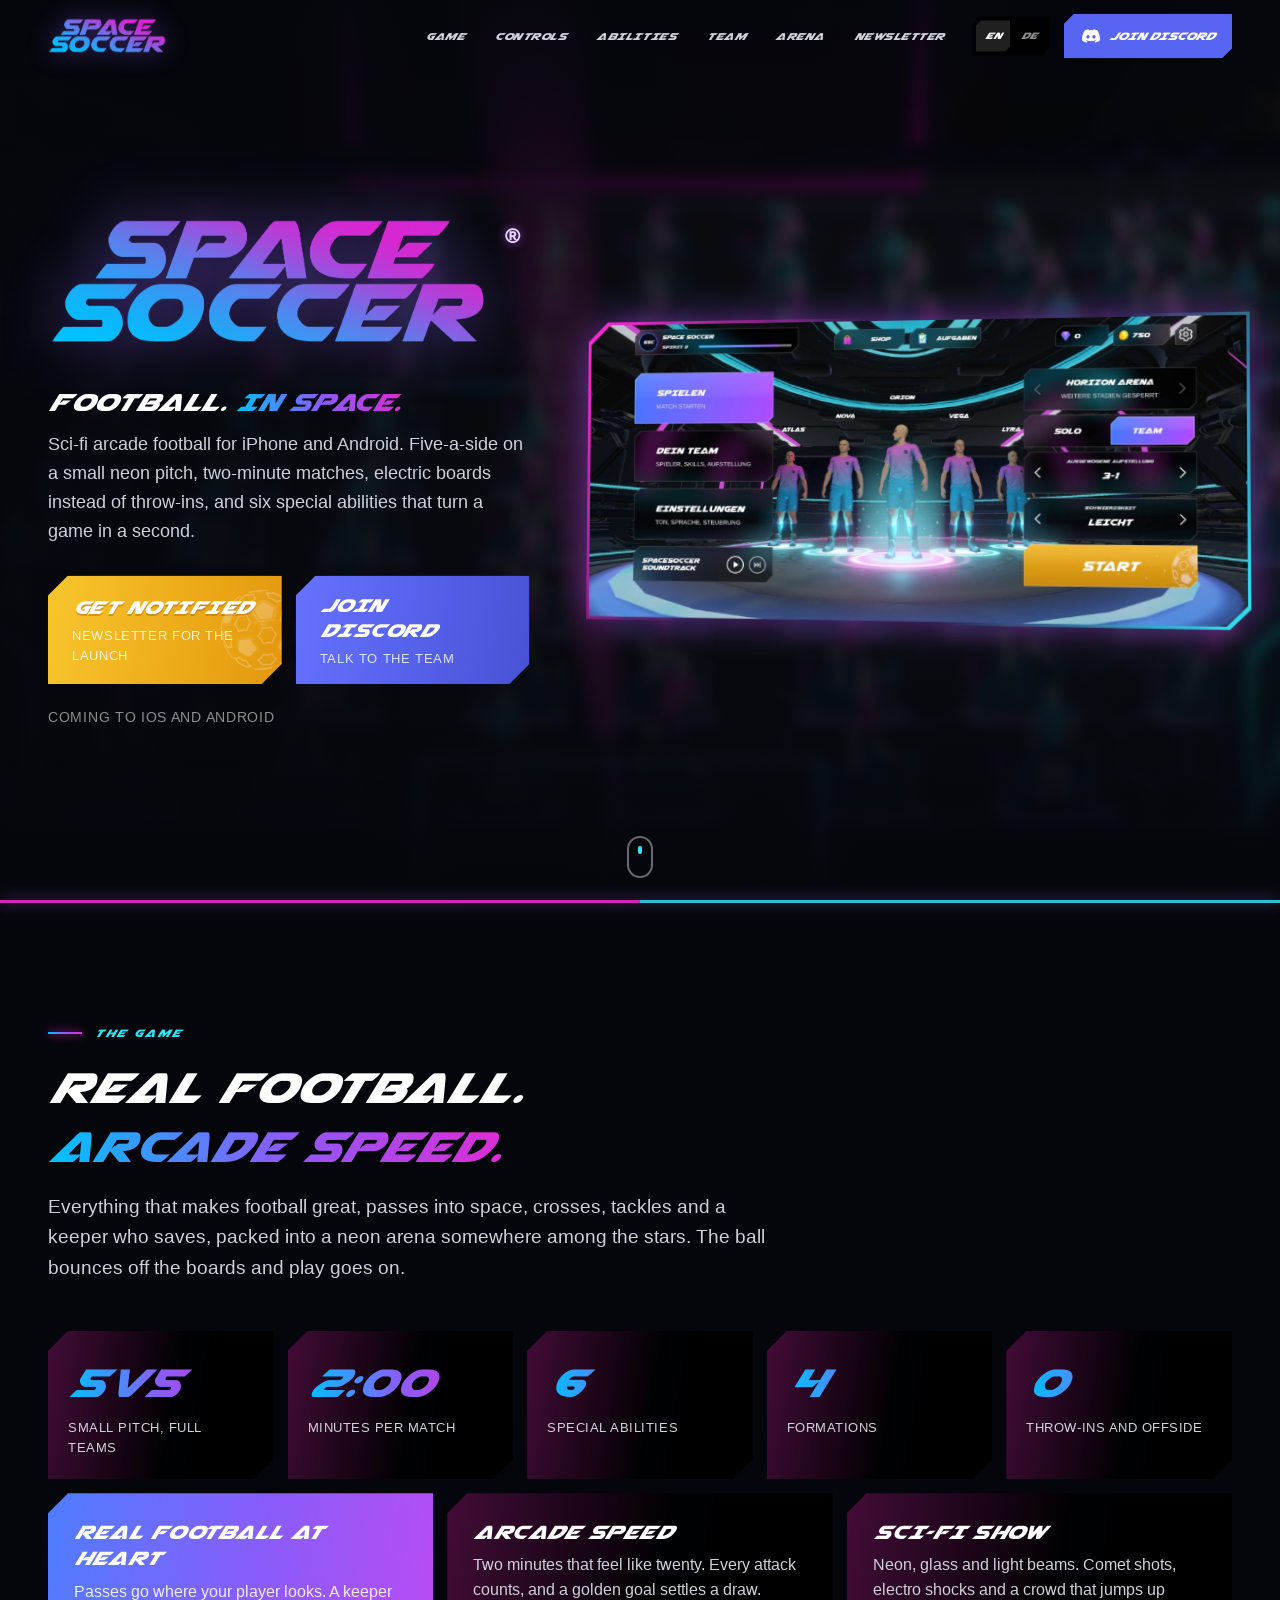
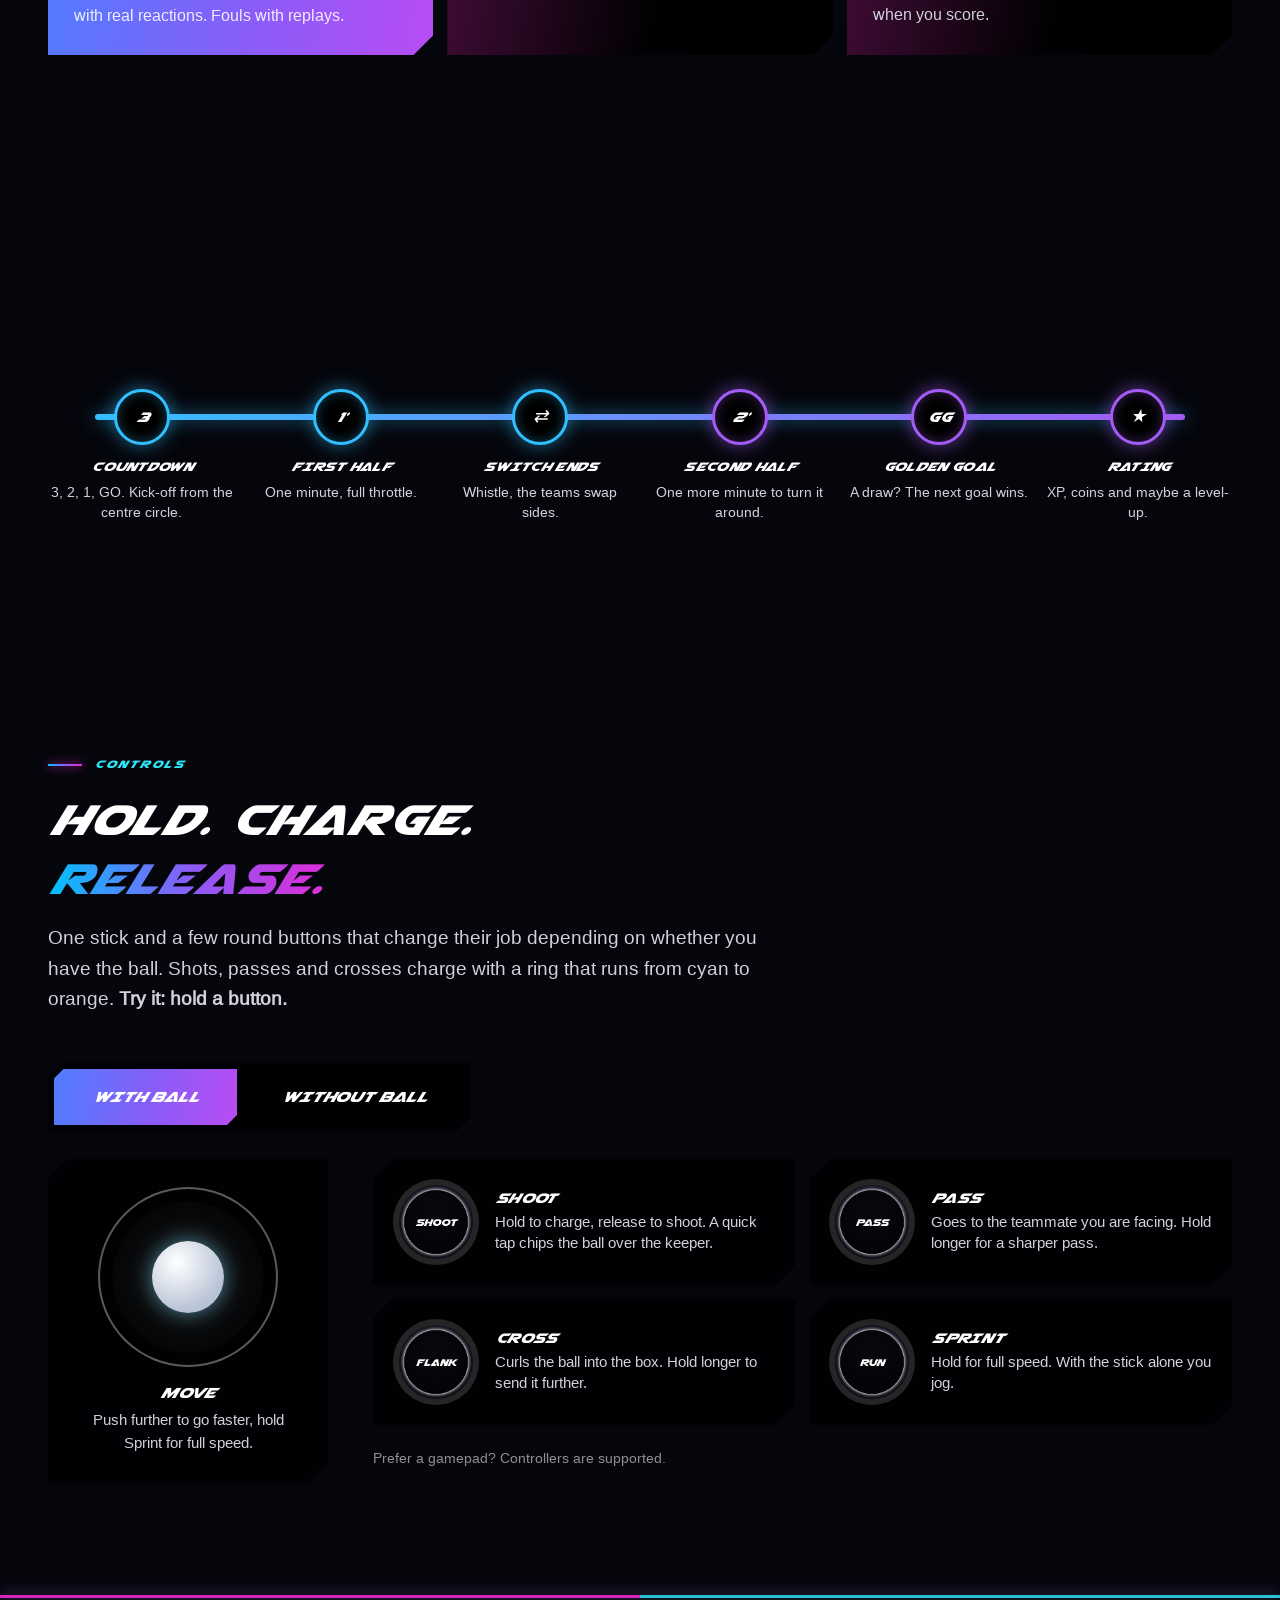
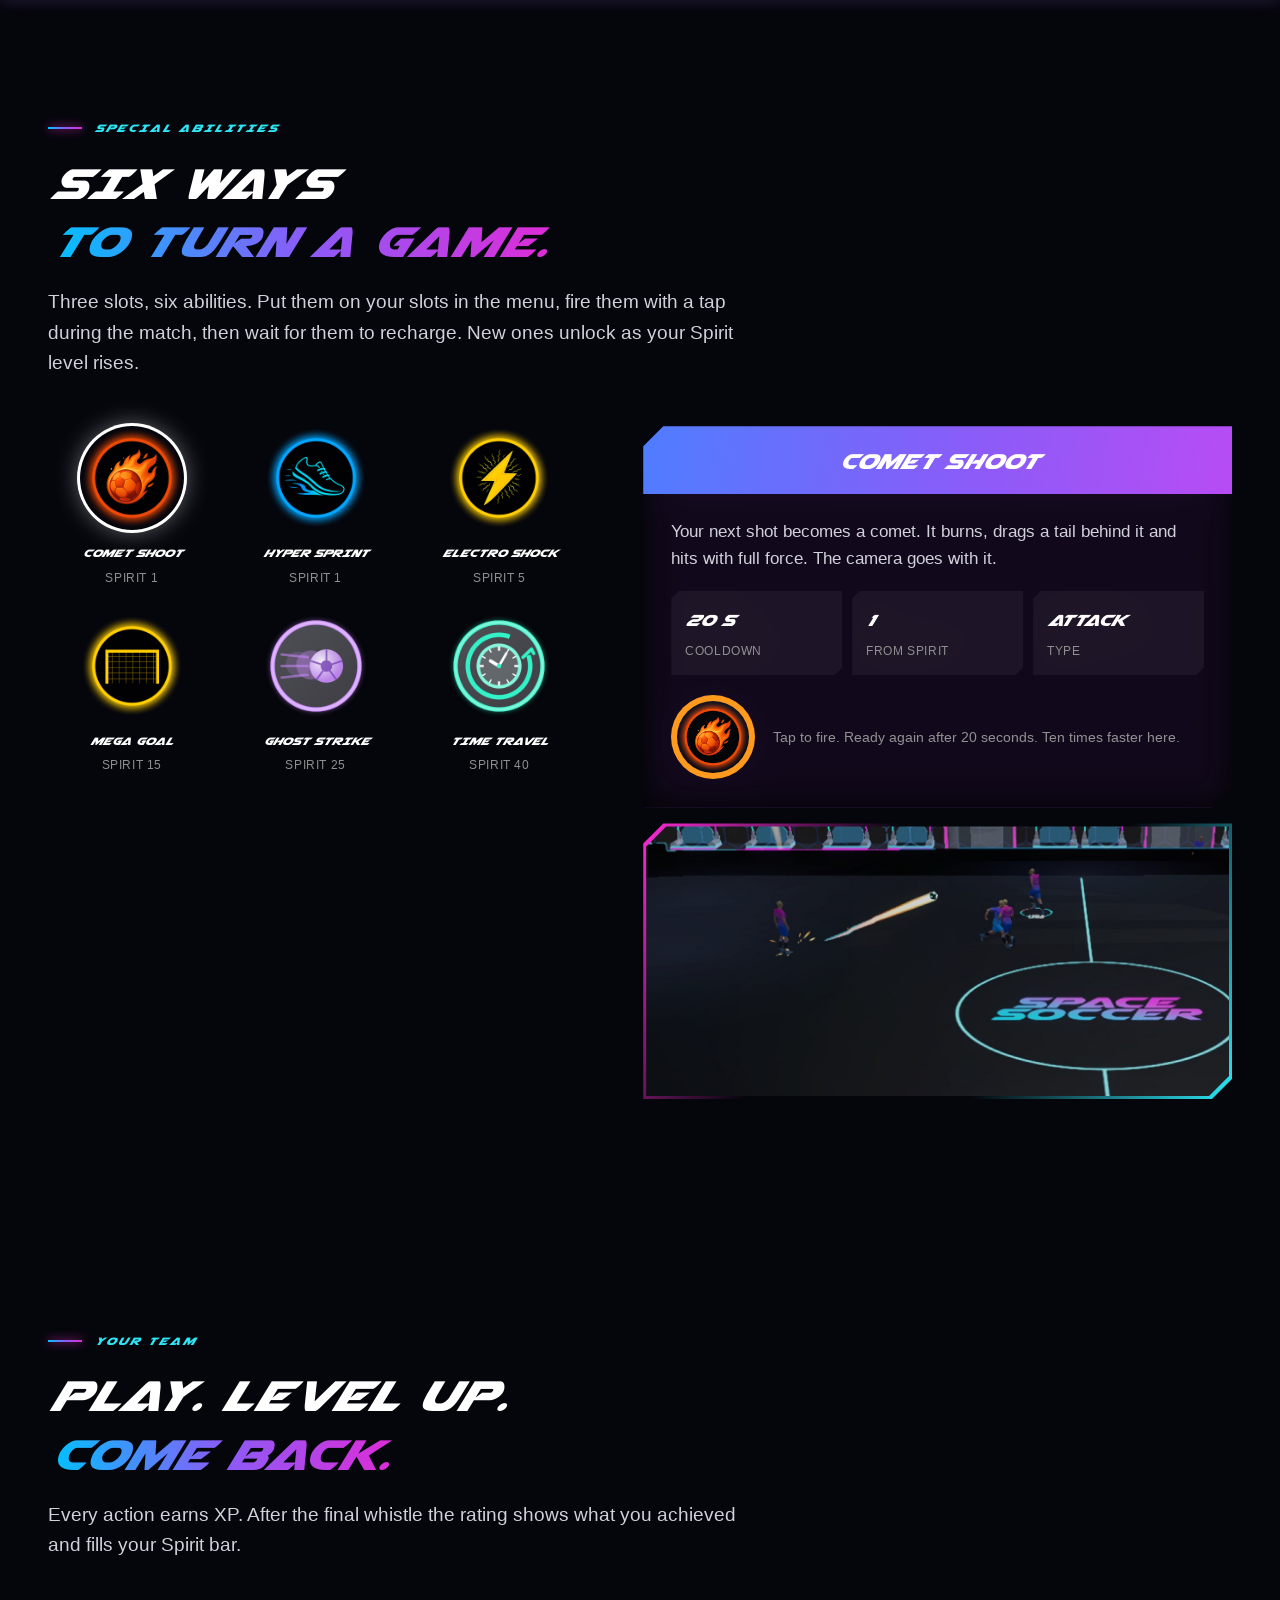
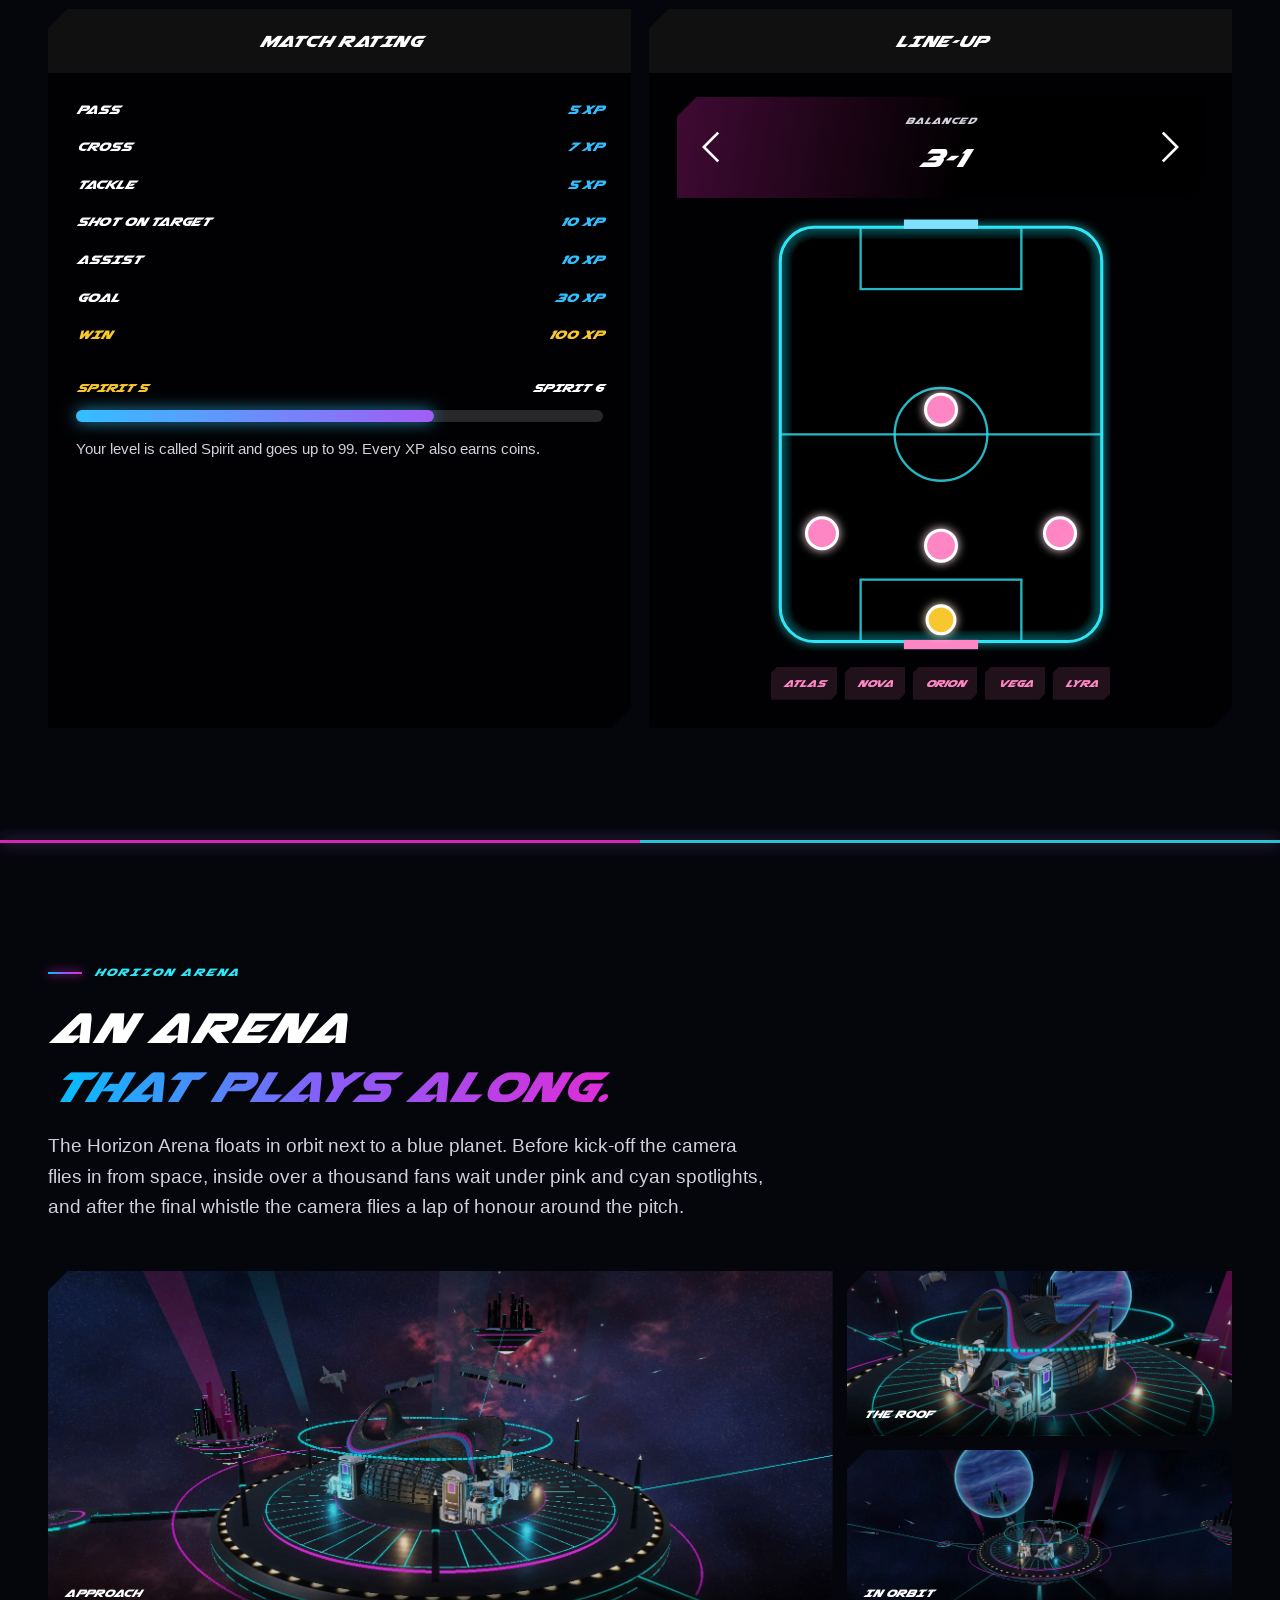
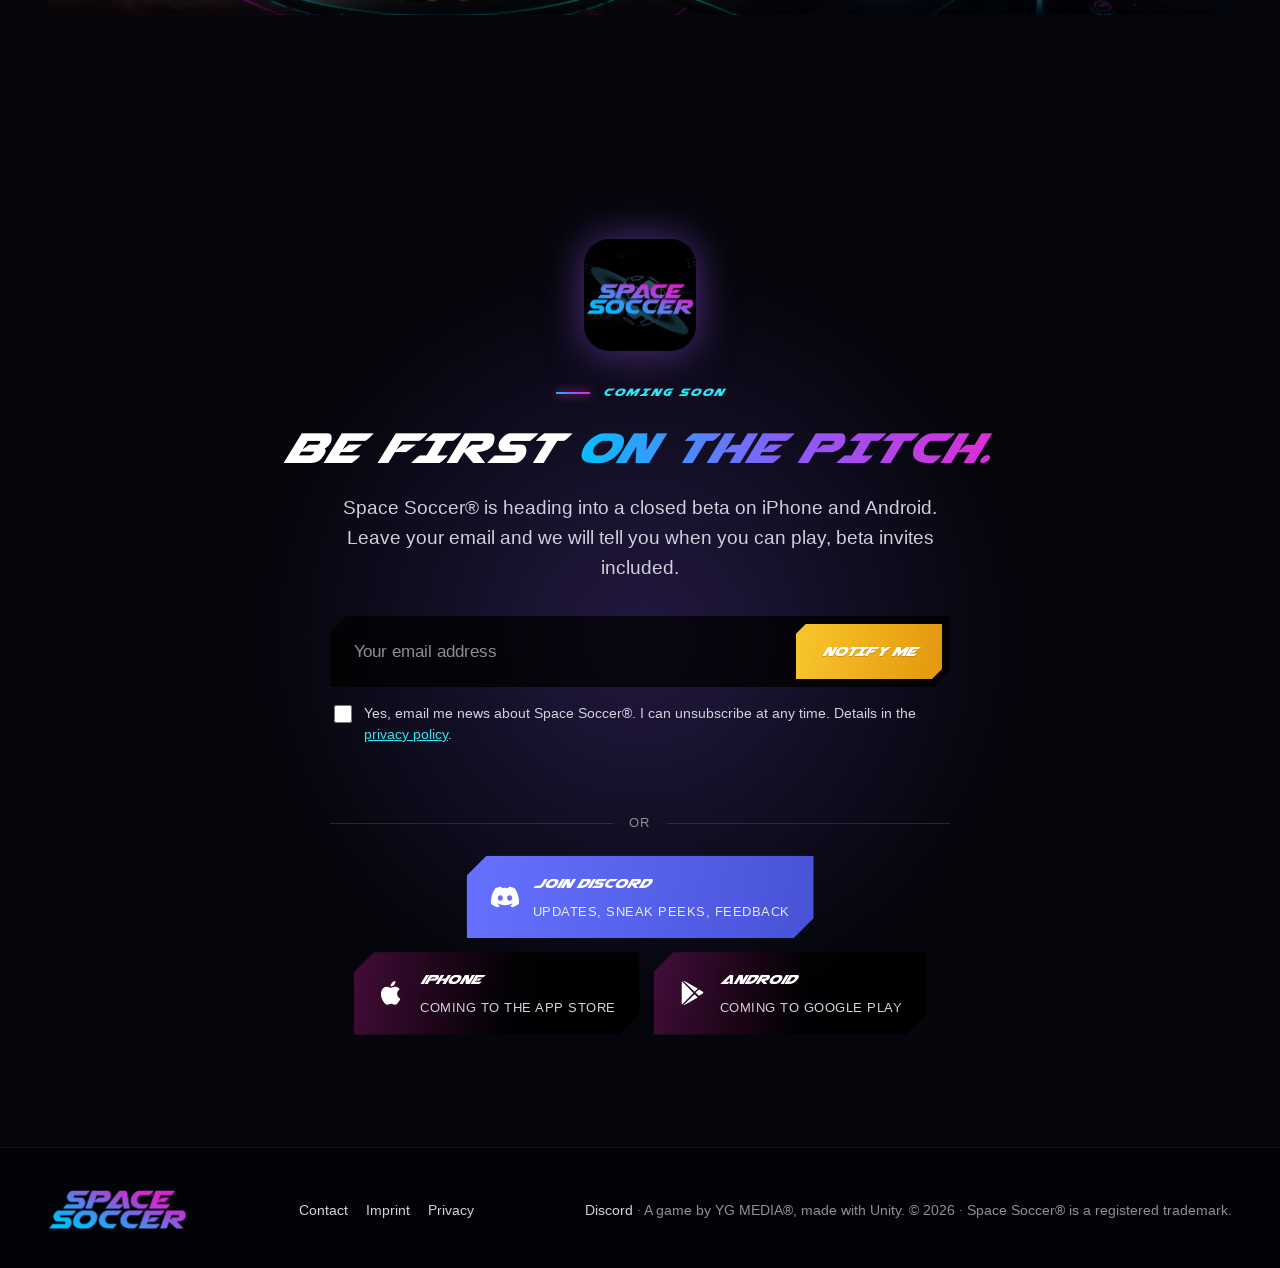
==== commit 108ff6b5: "Contact form live (Supabase + Resend via mail.space-soccer.com), privacy policy section, contact lin" ====
--- a/index.html
+++ b/index.html
@@ -742,7 +742,7 @@
 <footer>
   <div class="wrap foot">
     <img src="assets/img/logo.png" alt="Space Soccer®" width="1125" height="358">
-    <nav class="foot-links" aria-label="Legal"><a href="impressum.html" data-i18n="foot.imprint">Imprint</a><a href="datenschutz.html" data-i18n="foot.privacy">Privacy</a></nav>
+    <nav class="foot-links" aria-label="Legal"><a href="impressum.html#kontakt" data-i18n="foot.contact">Contact</a><a href="impressum.html" data-i18n="foot.imprint">Imprint</a><a href="datenschutz.html" data-i18n="foot.privacy">Privacy</a></nav>
     <p><a href="https://discord.gg/r3qjjvZu45" target="_blank" rel="noopener">Discord</a> · <span data-i18n="foot.by">A game by YG MEDIA®, made with Unity.</span> © 2026 · <span data-i18n="foot.tm">Space Soccer® is a registered trademark.</span></p>
   </div>
 </footer>
@@ -762,9 +762,9 @@
      of a Brevo sign-up form, https://....sibforms.com/serve/...
      Empty means the form says sign-up opens soon and sends nothing. */
   newsletterAction: "https://ed1c9669.sibforms.com/serve/[base64]",
-  /* Off until Brevo's double opt-in is on and the privacy page is online:
-     while false the form says sign-up opens soon and sends nothing. */
-  newsletterLive: false,
+  /* Set to false to pause sign-ups: the form then says sign-up opens soon
+     and sends nothing. */
+  newsletterLive: true,
   /* Name of the email field Brevo expects. */
   newsletterEmailField: "EMAIL",
   /* Hidden fields Brevo's own embed code sends along (its bot trap). */
@@ -837,16 +837,16 @@
     "su.consent": "Ja, schickt mir Neuigkeiten zu Space Soccer® per E-Mail. Ich kann mich jederzeit abmelden. Mehr dazu in der <a href=\"datenschutz.html\">Datenschutzerklärung</a>.",
     "su.or": "oder", "su.discordb": "Discord beitreten", "su.discord": "Neuigkeiten, Einblicke, Feedback",
     "su.ios": "Bald im App Store", "su.android": "Bald bei Google Play",
-    "foot.by": "Ein Spiel von YG MEDIA®, gebaut mit Unity.", "foot.tm": "Space Soccer® ist eine eingetragene Marke.", "foot.imprint": "Impressum", "foot.privacy": "Datenschutz"
+    "foot.by": "Ein Spiel von YG MEDIA®, gebaut mit Unity.", "foot.tm": "Space Soccer® ist eine eingetragene Marke.", "foot.contact": "Kontakt", "foot.imprint": "Impressum", "foot.privacy": "Datenschutz"
   };
   var MSG = {
     en: { invalid: "Please enter a valid email address.", consent: "Please tick the box so we are allowed to email you.",
           soon: "Sign-up opens in a few days. Until then, join us on Discord!", ok: "Almost there! Check your inbox and confirm your address.",
-          error: "Something went wrong. Please try again later.", fire: "Fire",
+          error: "Something went wrong. Please try again later.", confirmed: "You're on the list! Thanks for confirming your email.", fire: "Fire",
           fireText: function (s) { return "Tap to fire. Ready again after " + s + " seconds. Ten times faster here."; } },
     de: { invalid: "Bitte gib eine gültige E-Mail-Adresse ein.", consent: "Bitte setz den Haken, damit wir dir schreiben dürfen.",
           soon: "Die Anmeldung öffnet in ein paar Tagen. Bis dahin: komm auf unseren Discord!", ok: "Fast geschafft! Schau in dein Postfach und bestätige deine Adresse.",
-          error: "Da ist etwas schiefgegangen. Bitte versuch es später noch einmal.", fire: "Zünden",
+          error: "Da ist etwas schiefgegangen. Bitte versuch es später noch einmal.", confirmed: "Du bist dabei! Danke, dass du deine E-Mail bestätigt hast.", fire: "Zünden",
           fireText: function (s) { return "Tippen zündet. Nach " + s + " Sekunden wieder bereit. Hier zehnmal schneller."; } }
   };
   var lang = "en";
@@ -1089,6 +1089,9 @@
   var saved = null;
   try { saved = localStorage.getItem("ss-lang"); } catch (e) {}
   applyLang(saved || "en");
+
+  /* Back from the confirmation link in Brevo's double opt-in mail. */
+  if (/[?&]subscribed=1/.test(location.search)) say("confirmed", true);
 })();
 </script>
 </body>
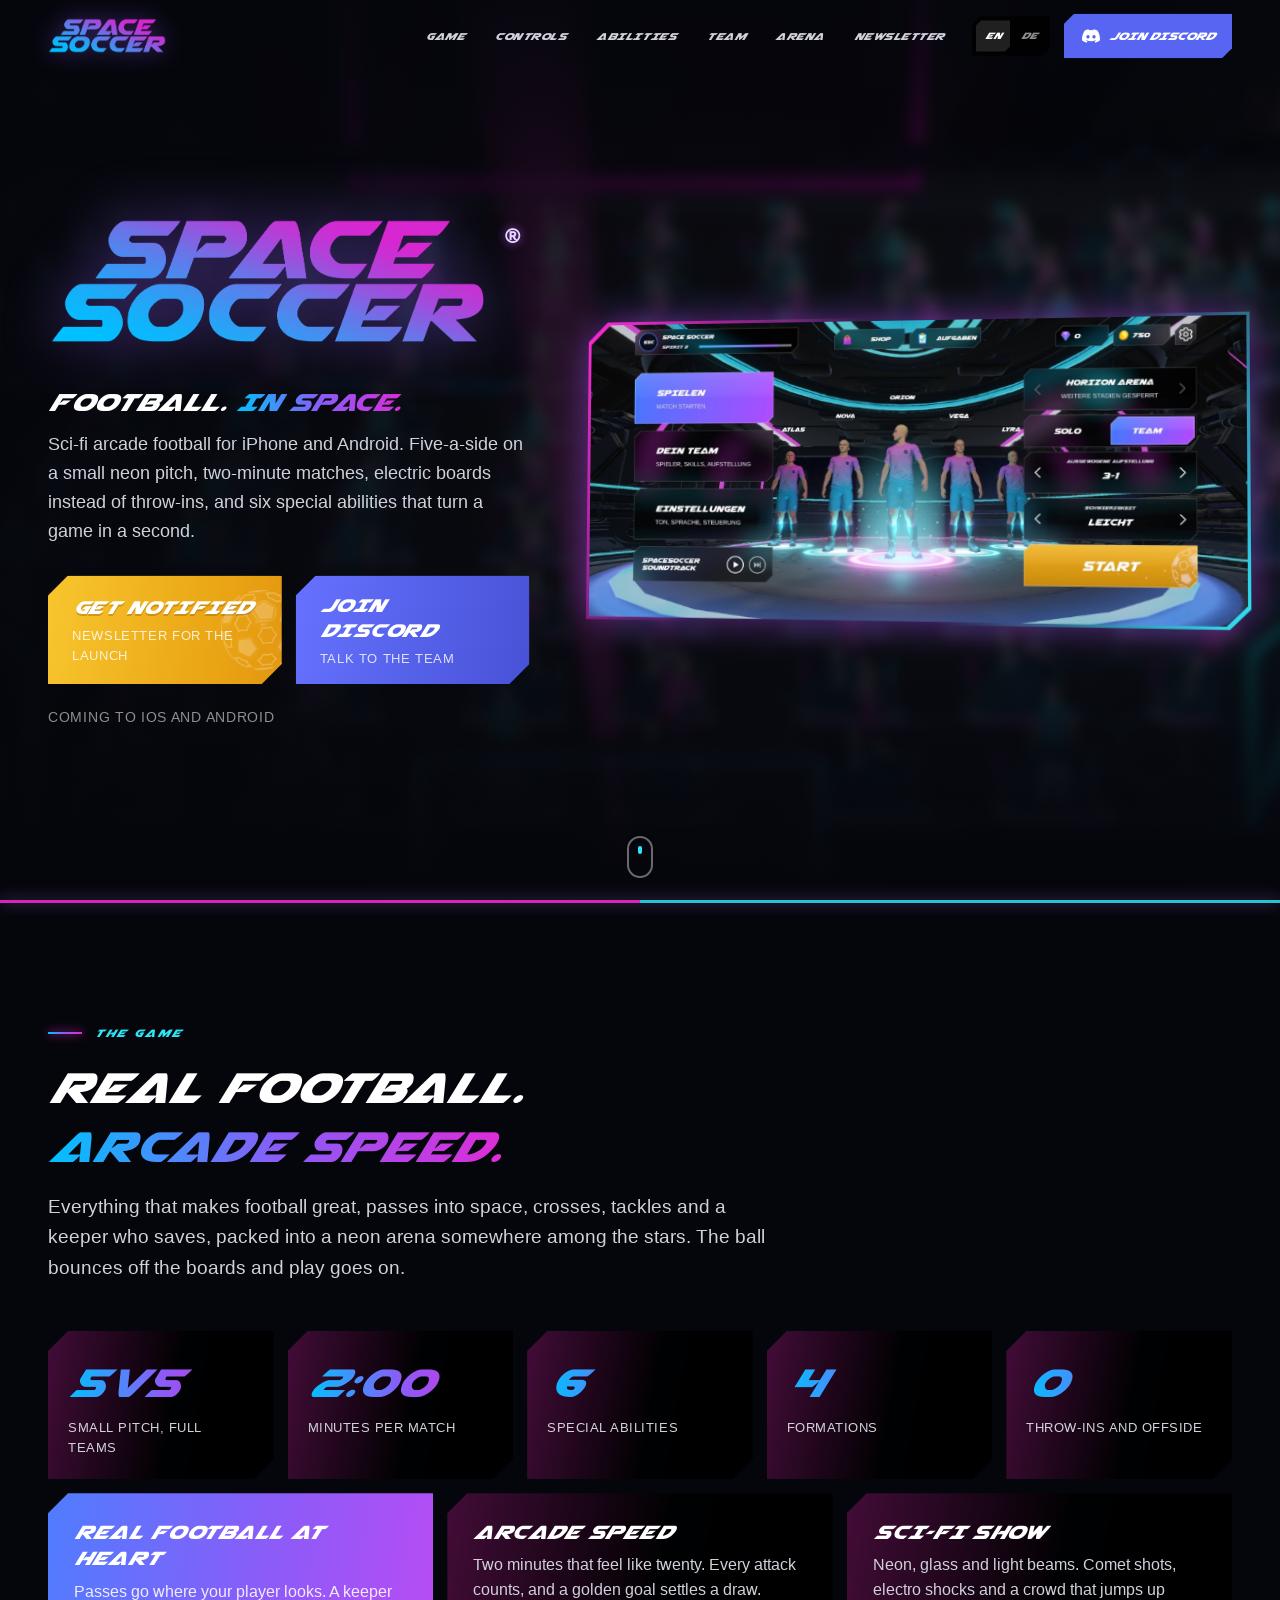
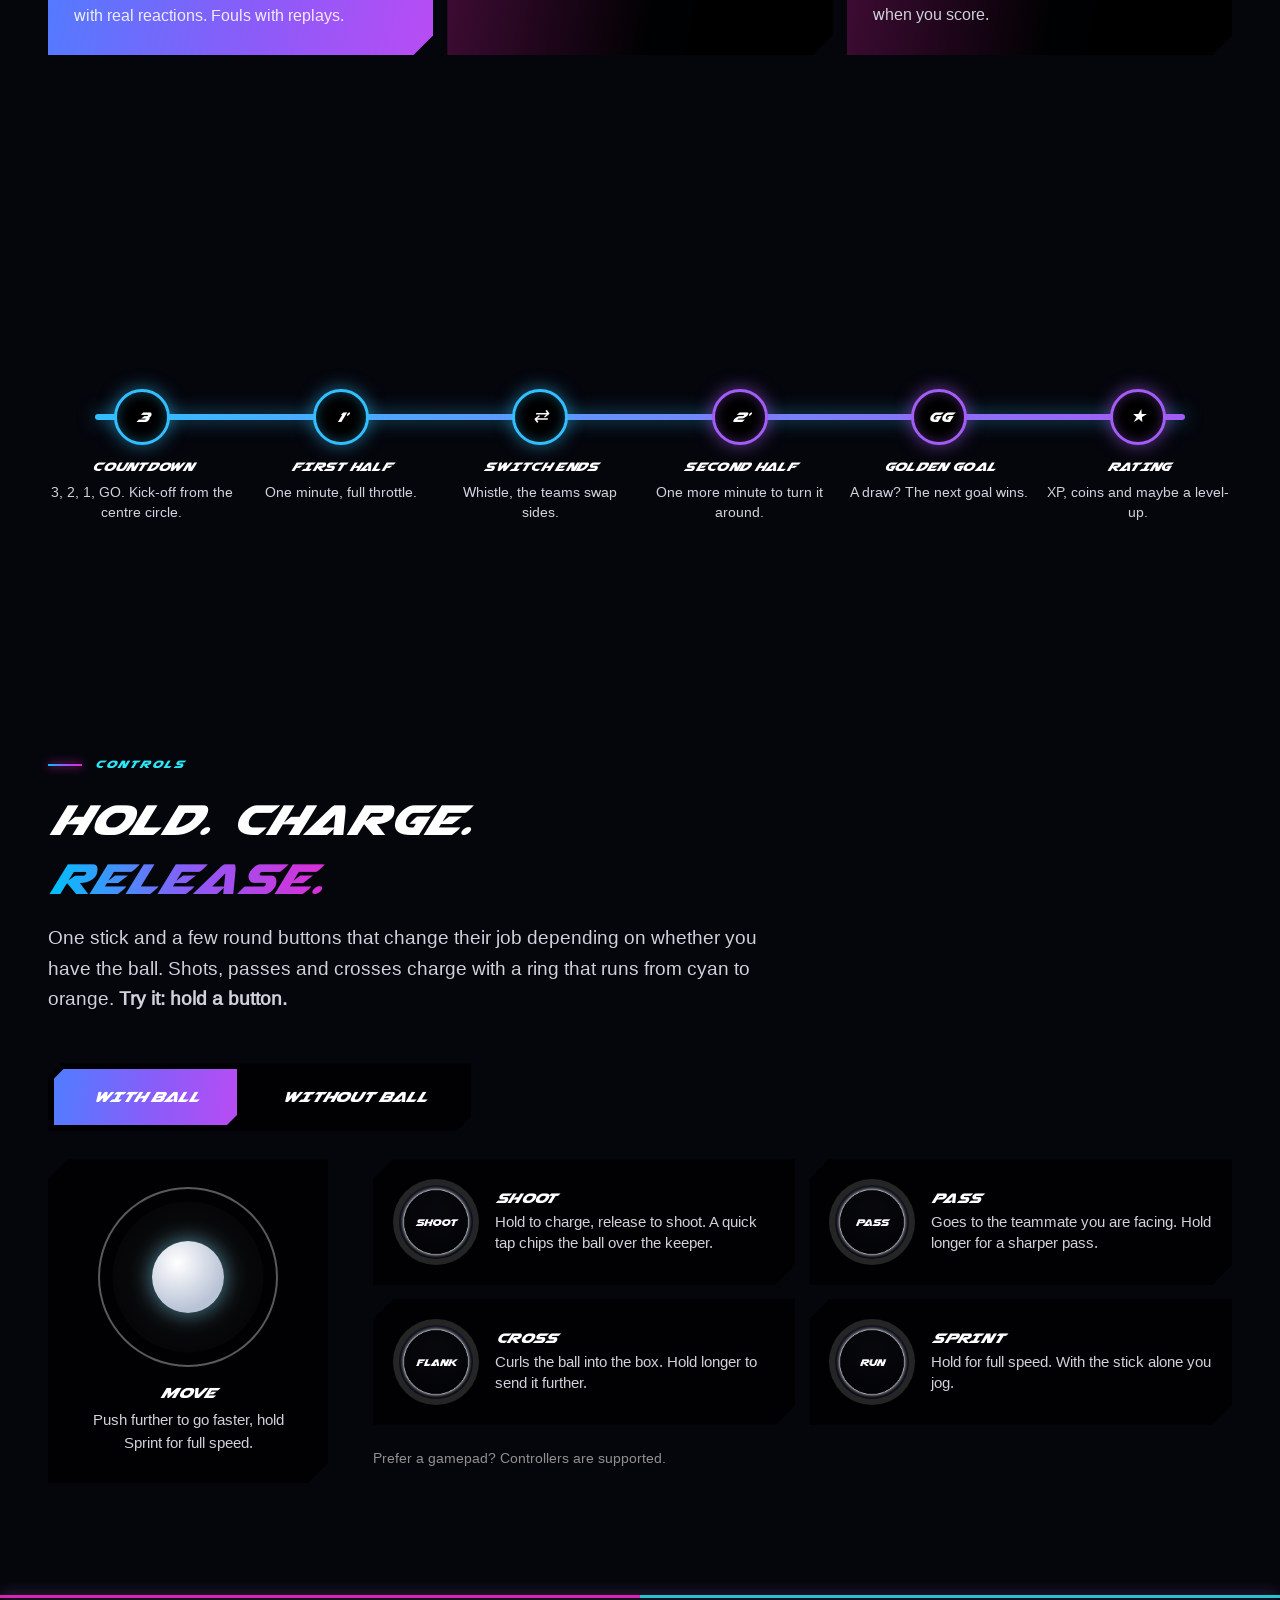
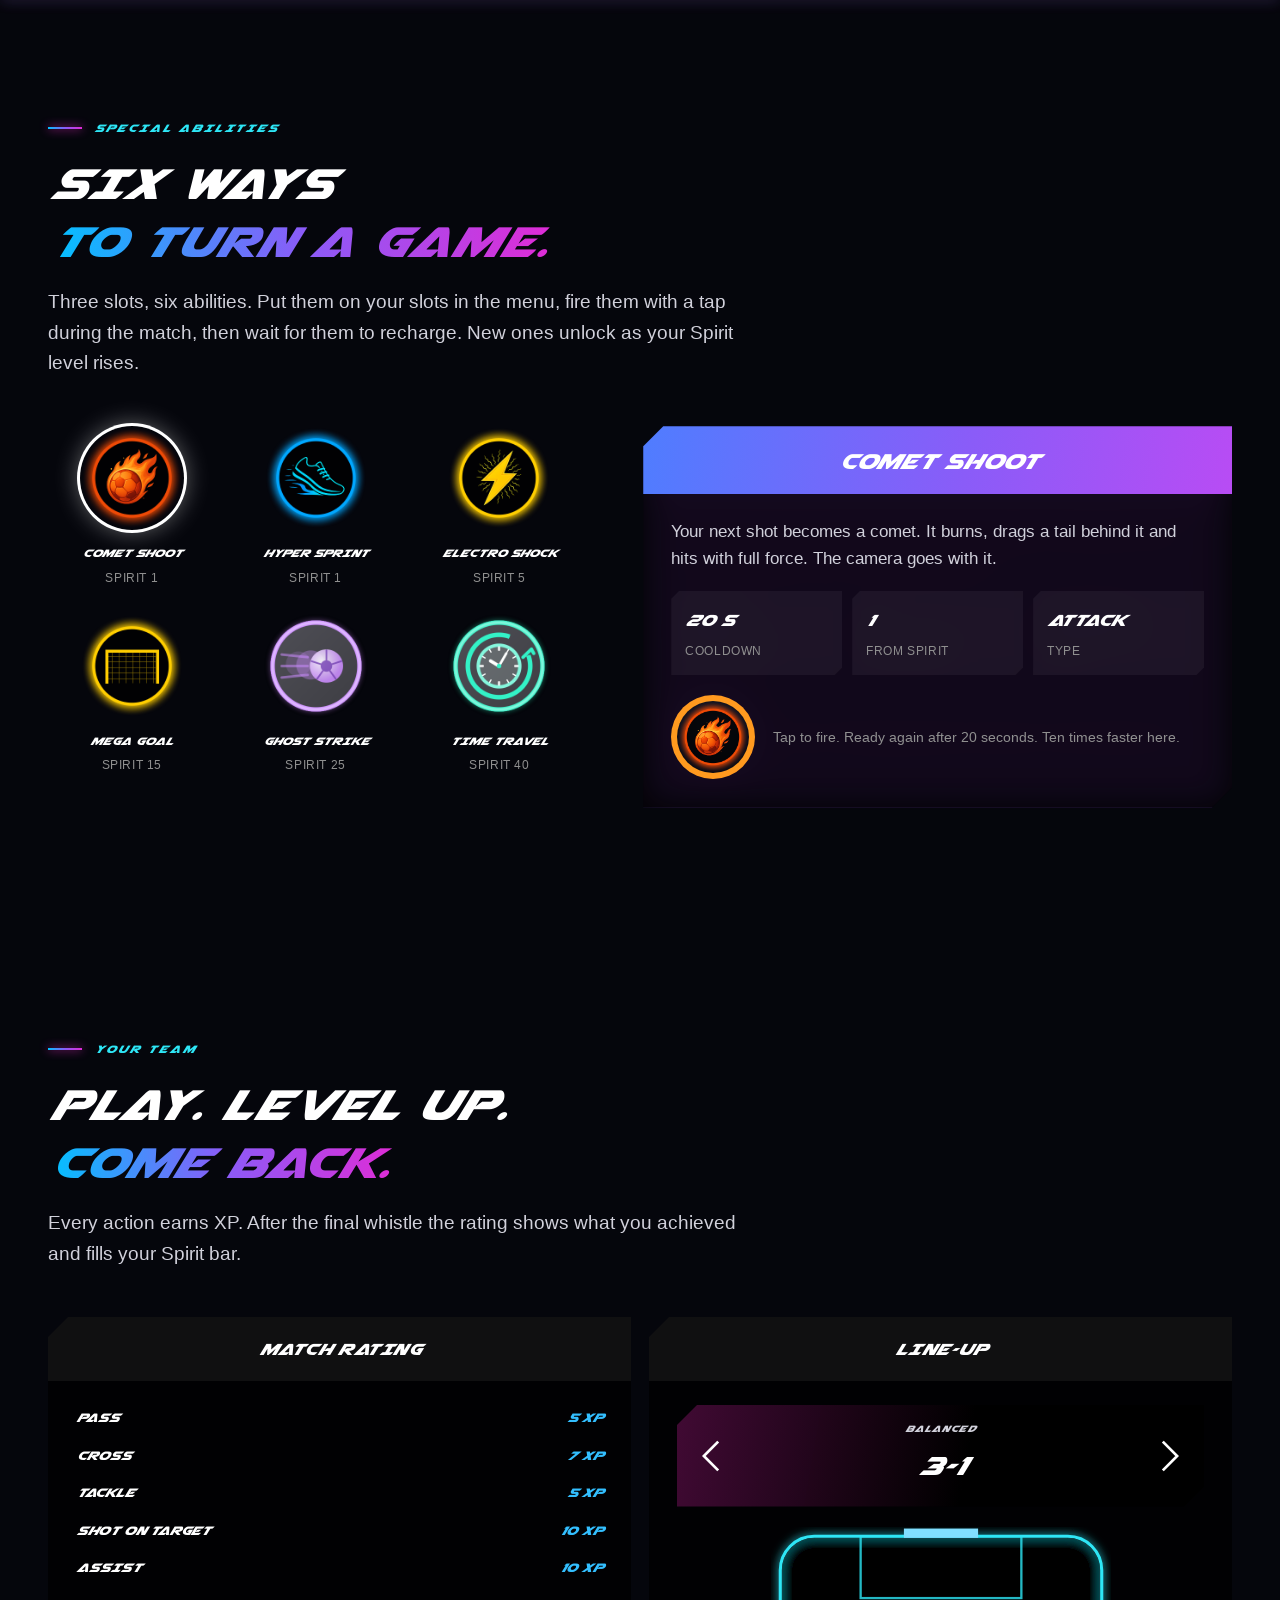
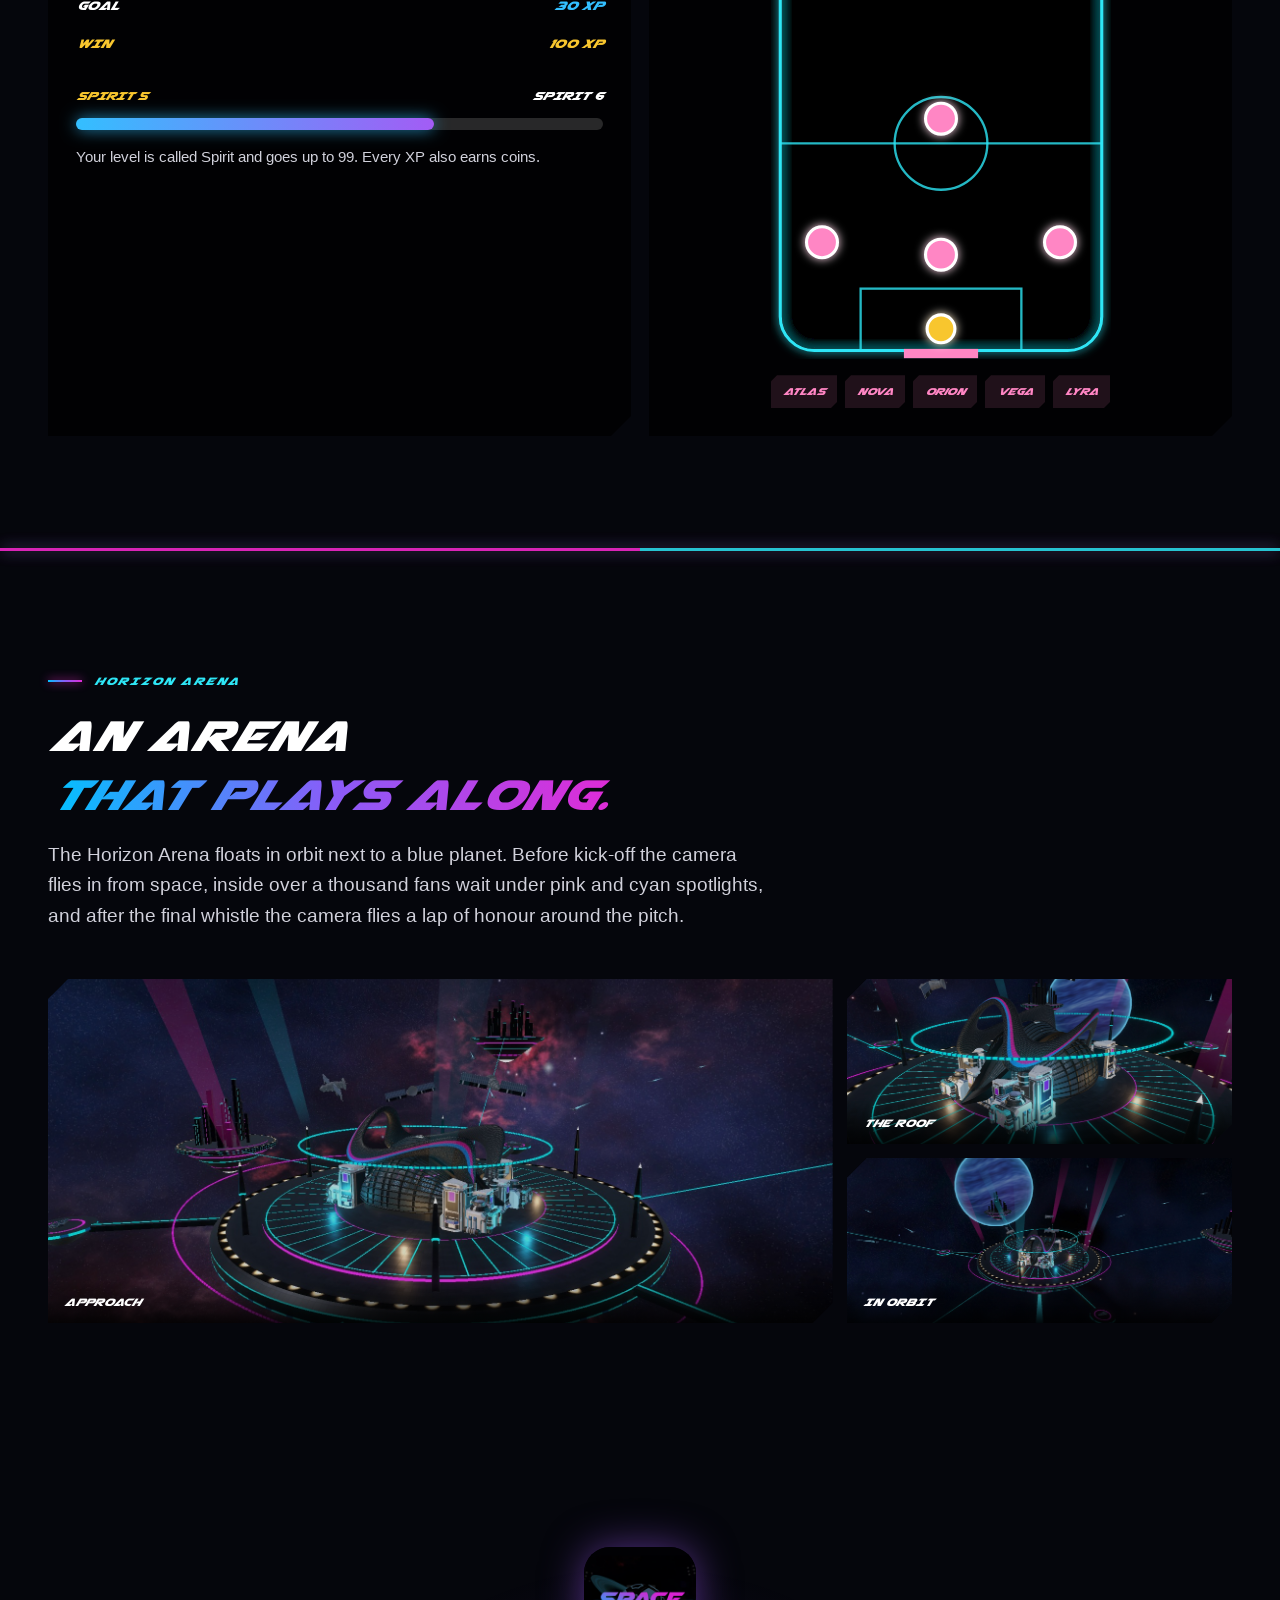
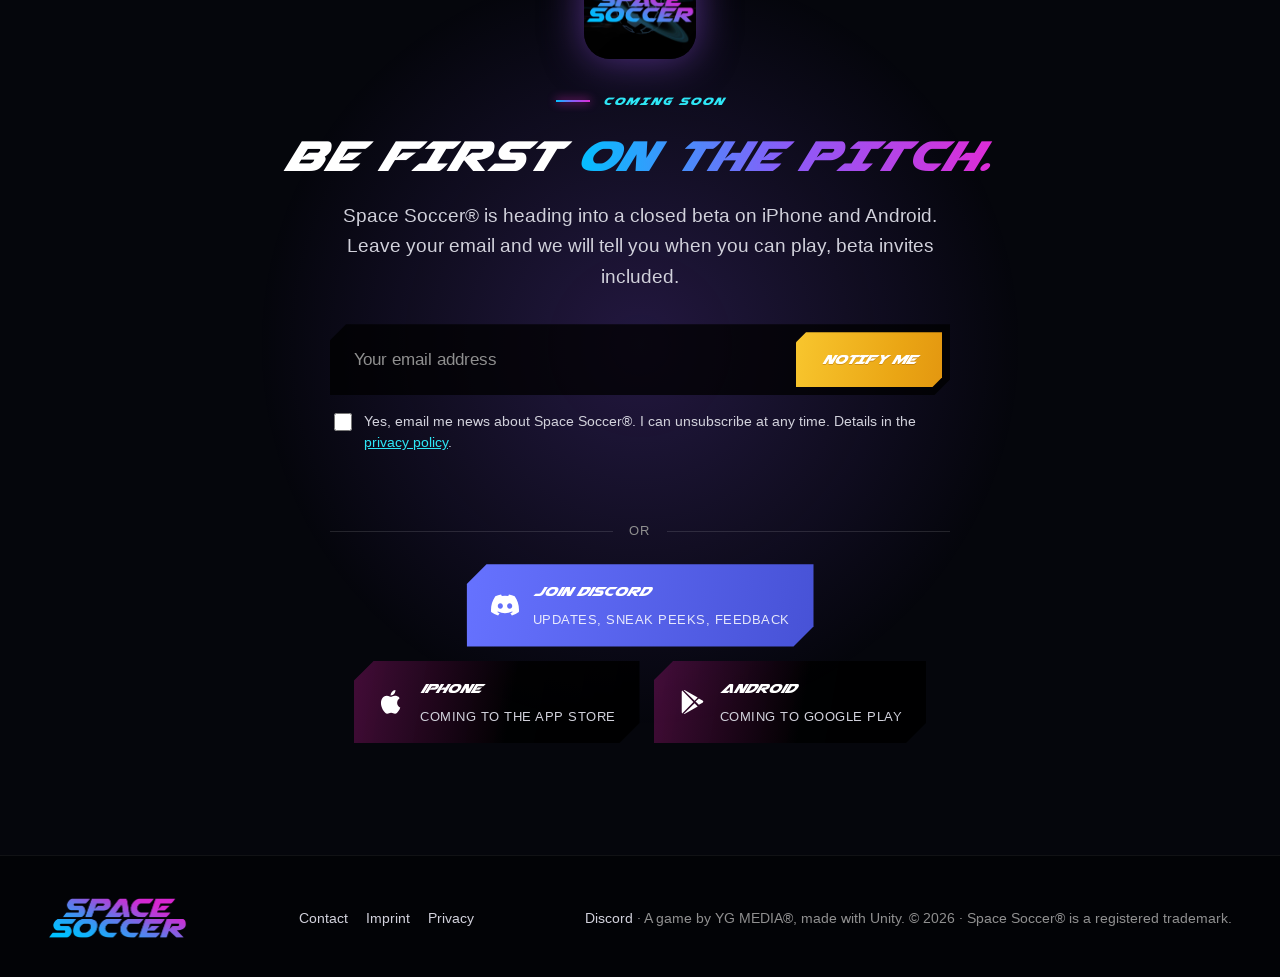
==== commit 38627dec: "Ability cards without screenshots, same as Hyper Sprint Co-Authored-By: Claude Opus 5.5 <noreply@ant" ====
--- a/index.html
+++ b/index.html
@@ -963,22 +963,22 @@
 
   /* Abilities: cooldowns and unlock levels from the game's config. */
   var effects = [
-    { id: "comet", name: "Comet Shoot", cd: 20, lvl: 1, img: "assets/img/fx-comet.jpg",
+    { id: "comet", name: "Comet Shoot", cd: 20, lvl: 1, img: "",
       en: { kind: "Attack", alt: "Comet Shoot: a burning shot flies towards goal", text: "Your next shot becomes a comet. It burns, drags a tail behind it and hits with full force. The camera goes with it." },
       de: { kind: "Angriff", alt: "Comet Shoot: ein brennender Schuss fliegt aufs Tor", text: "Dein nächster Schuss wird zum Kometen. Er brennt, zieht einen Schweif hinter sich her und schlägt mit voller Wucht ein. Die Kamera zieht mit." } },
     { id: "sprint", name: "Hyper Sprint", cd: 15, lvl: 1, img: "",
       en: { kind: "Speed", alt: "Hyper Sprint: a player leaves a trail of light", text: "For a few seconds you are faster than everyone else. Speed lines, a trail of light behind you, and the defence can only watch." },
       de: { kind: "Tempo", alt: "Hyper Sprint: ein Spieler zieht eine Lichtspur hinter sich her", text: "Für ein paar Sekunden läufst du schneller als alle anderen. Speed-Linien, eine Lichtspur hinter dir, und die Abwehr schaut nur noch hinterher." } },
-    { id: "shock", name: "Electro Shock", cd: 25, lvl: 5, img: "assets/img/fx-shock.jpg",
+    { id: "shock", name: "Electro Shock", cd: 25, lvl: 5, img: "",
       en: { kind: "Control", alt: "Electro Shock: lightning jumps between players at the centre circle", text: "An electric cloud full of lightning: the opponents around your player freeze for a moment. Not the keeper, that would be too easy." },
       de: { kind: "Kontrolle", alt: "Electro Shock: Blitze springen zwischen den Spielern am Mittelkreis", text: "Eine Elektro-Wolke voller Blitze: die Gegner rund um deinen Spieler bleiben einen Moment stehen. Der Torwart nicht, das wäre zu leicht." } },
-    { id: "mega", name: "Mega Goal", cd: 30, lvl: 15, img: "assets/img/fx-mega.jpg",
+    { id: "mega", name: "Mega Goal", cd: 30, lvl: 15, img: "",
       en: { kind: "Attack", alt: "Mega Goal: the goal glows gold and gets wider", text: "For a while the opponent's goal gets wider and glows gold. Now or never." },
       de: { kind: "Angriff", alt: "Mega Goal: das Tor leuchtet golden und wird breiter", text: "Für eine Weile wird das gegnerische Tor breiter und leuchtet golden. Jetzt oder nie." } },
-    { id: "ghost", name: "Ghost Strike", cd: 35, lvl: 25, img: "assets/img/fx-ghost.jpg",
+    { id: "ghost", name: "Ghost Strike", cd: 35, lvl: 25, img: "",
       en: { kind: "Trick", alt: "Ghost Strike: opponents dissolve into violet sparks", text: "The nearest opponents vanish from the pitch, the ball flies straight through them, and they reappear exactly where they stood." },
       de: { kind: "Trick", alt: "Ghost Strike: Gegner lösen sich in violetten Funken auf", text: "Die nächsten Gegner verschwinden kurz vom Platz, der Ball fliegt durch sie hindurch, und sie tauchen genau dort wieder auf, wo sie standen." } },
-    { id: "time", name: "Time Travel", cd: 40, lvl: 40, img: "assets/img/fx-time.jpg",
+    { id: "time", name: "Time Travel", cd: 40, lvl: 40, img: "",
       en: { kind: "Time", alt: "Time Travel: the picture warps as time runs backwards", text: "Time runs backwards. In slow motion, players, ball and clock rewind a few seconds. Conceded a goal? It never happened." },
       de: { kind: "Zeit", alt: "Time Travel: das Bild verzerrt sich, die Zeit läuft zurück", text: "Die Zeit läuft rückwärts. In Zeitlupe spulen Spieler, Ball und Uhr ein paar Sekunden zurück. Ein Gegentor? Ist nie passiert." } }
   ];
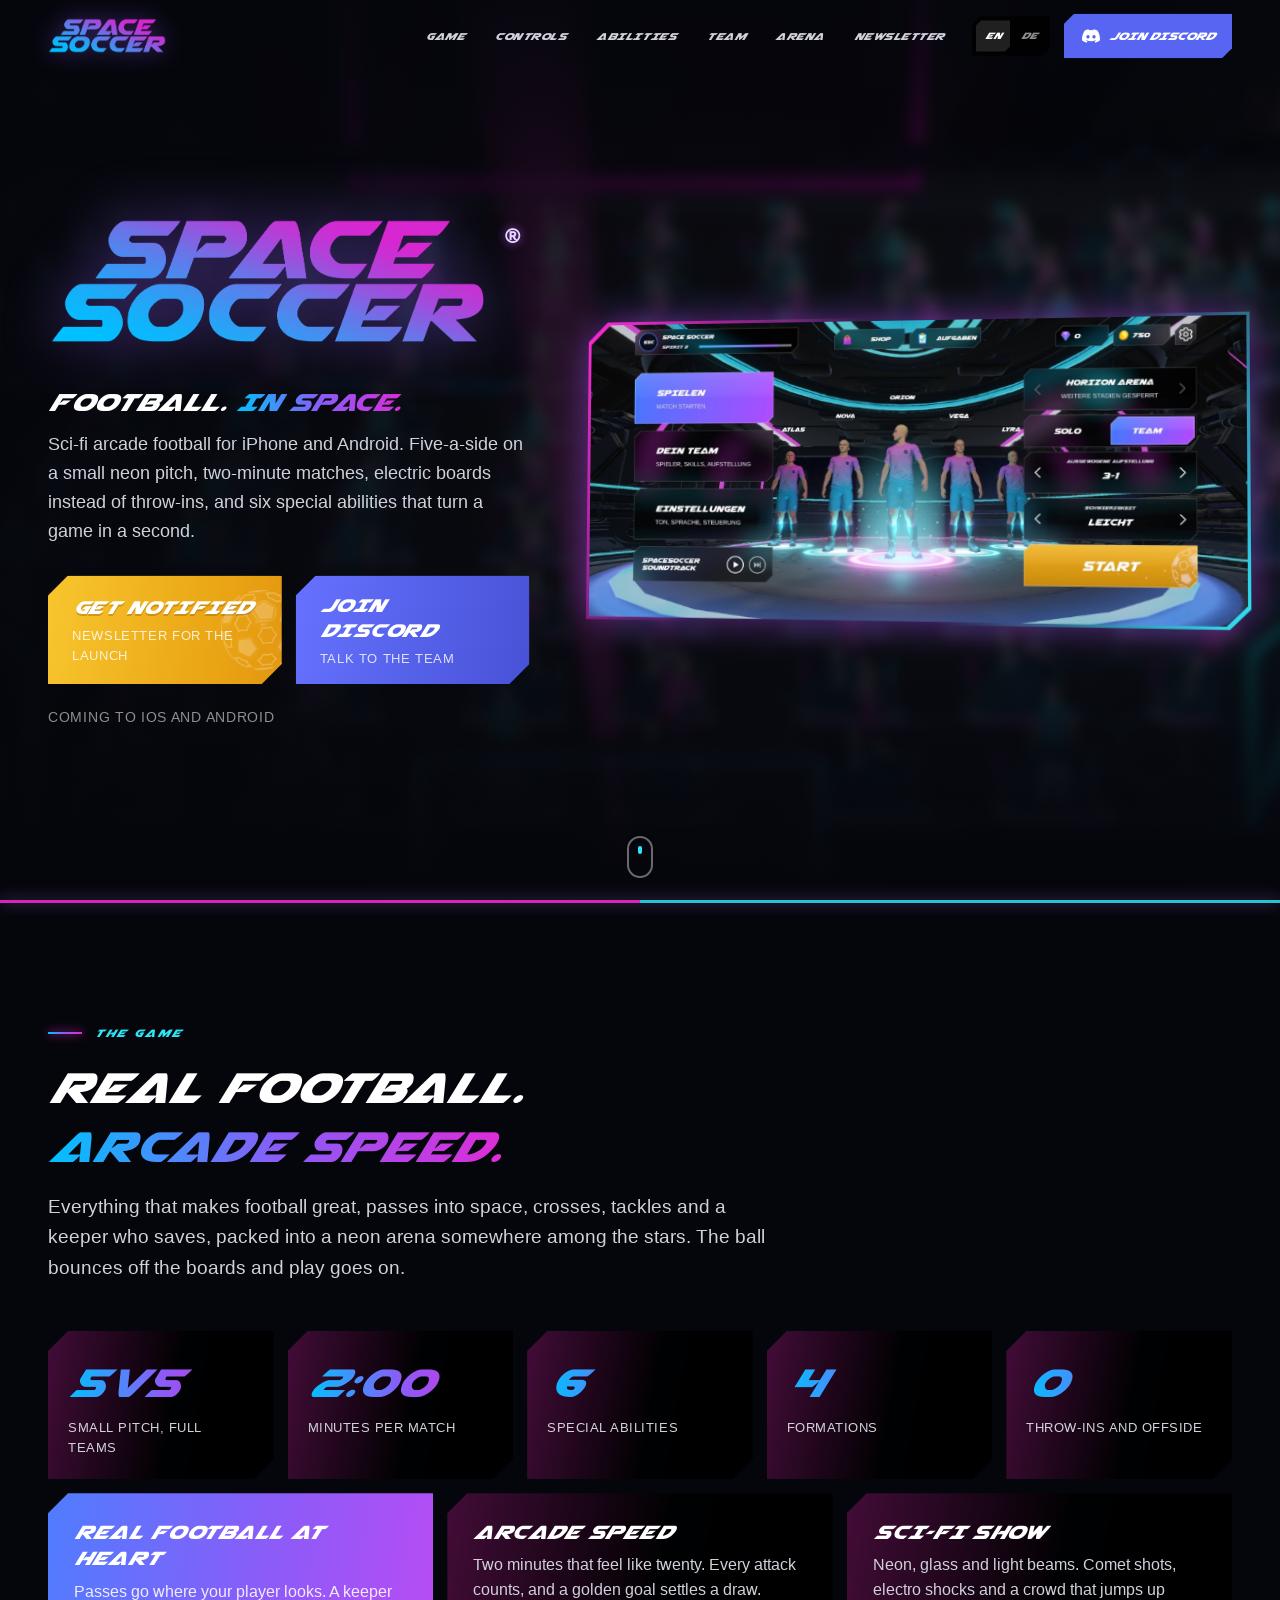
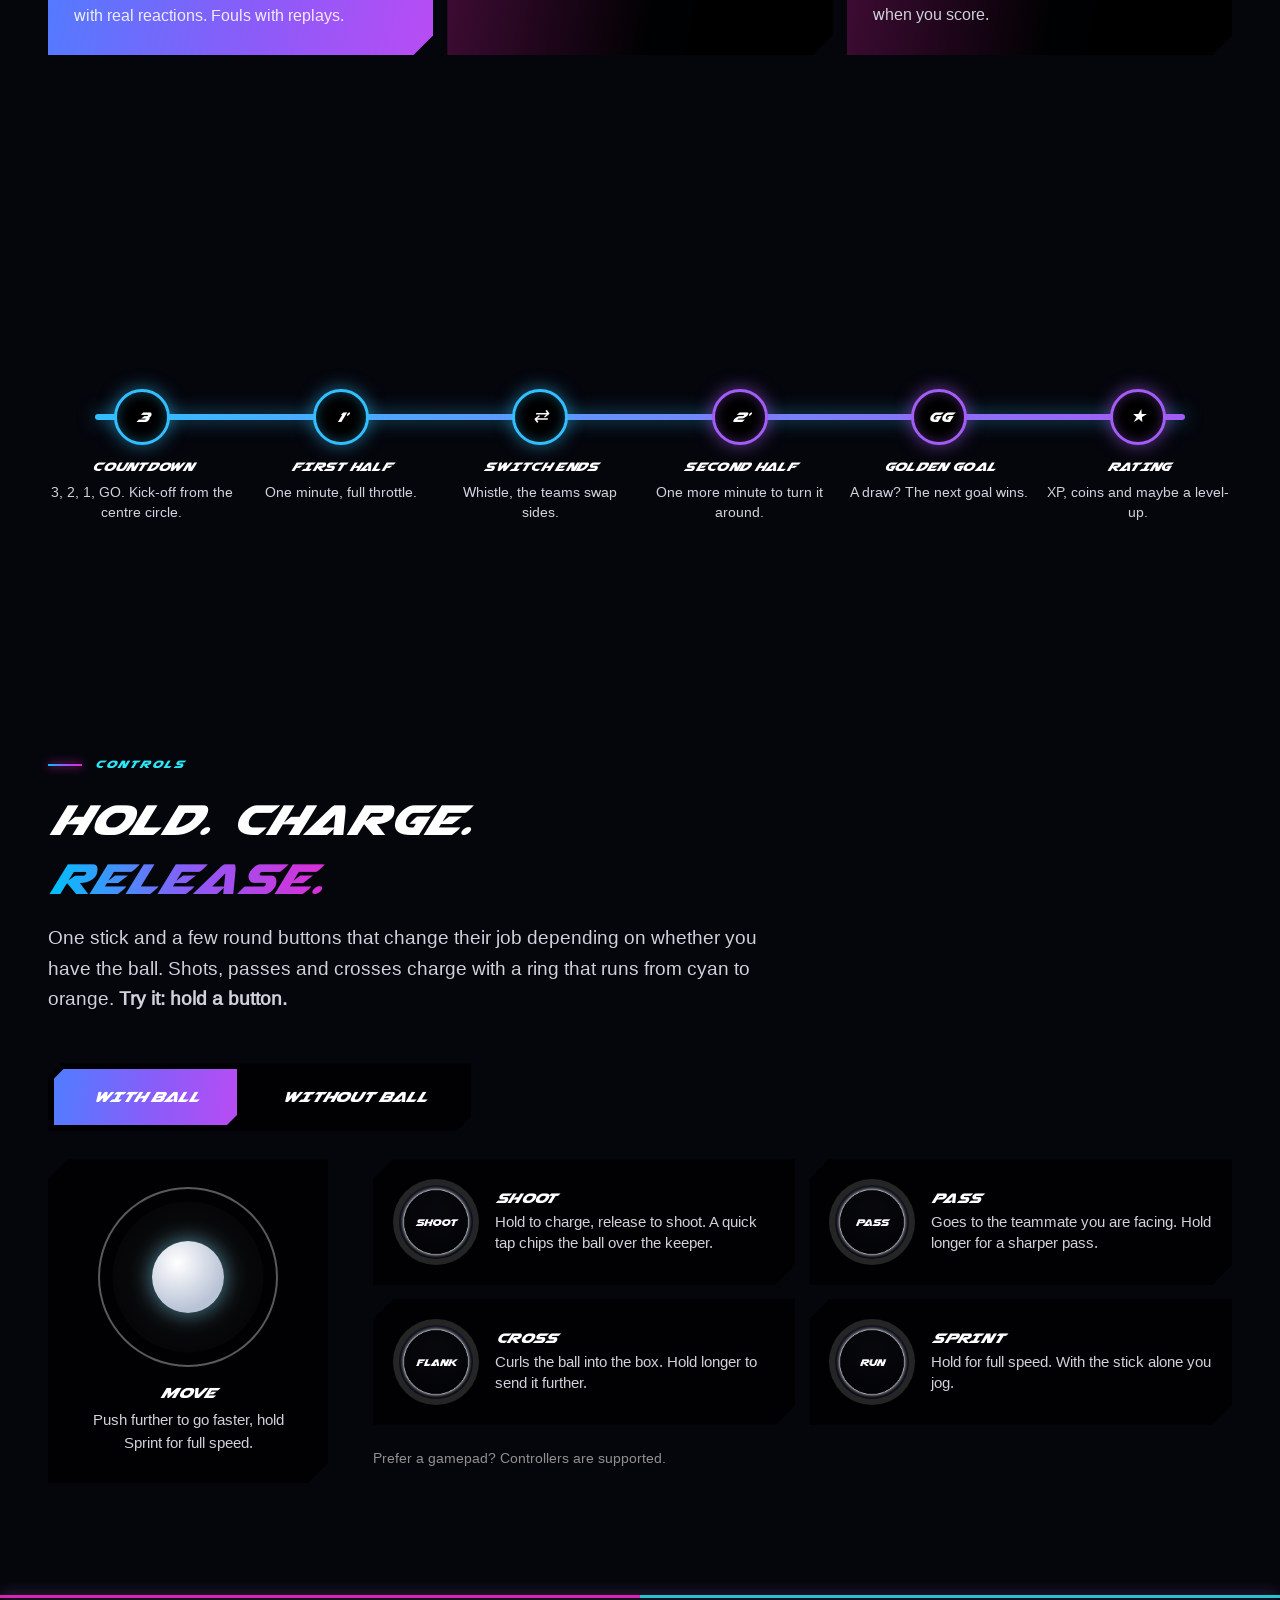
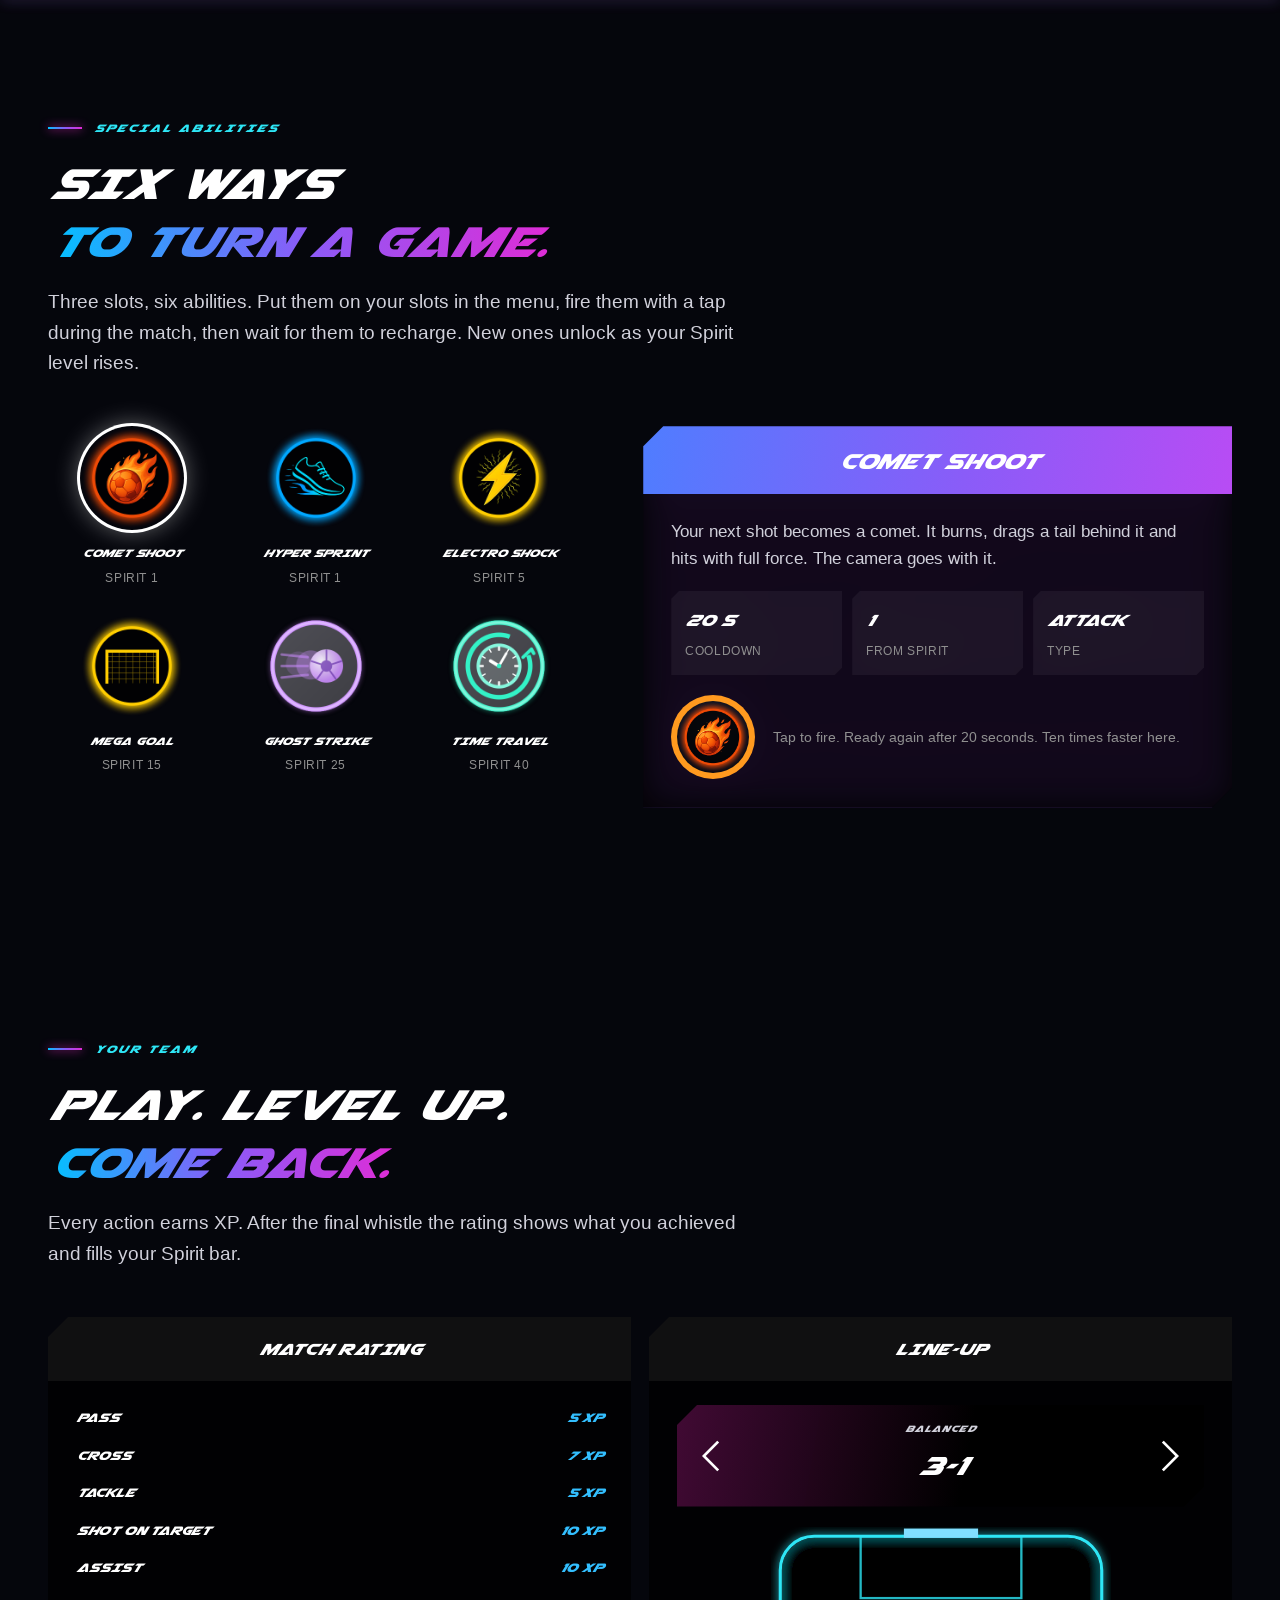
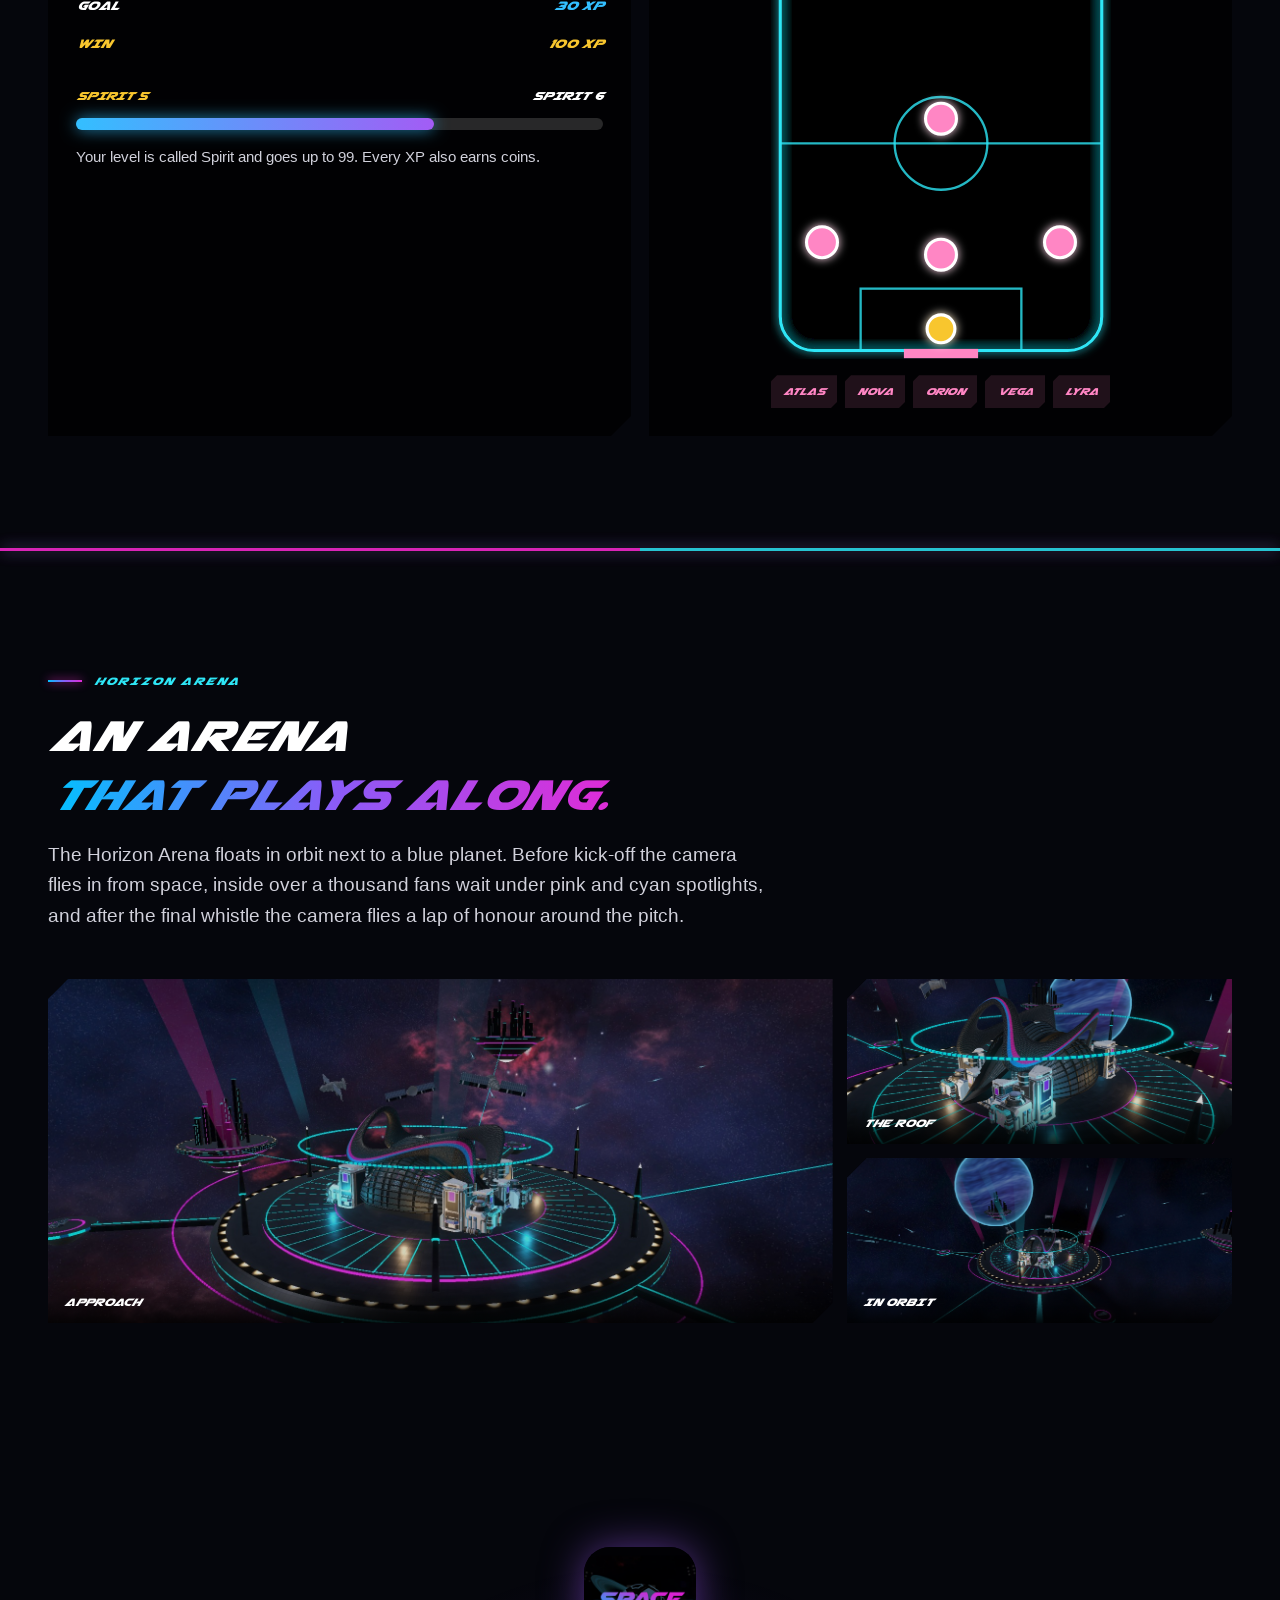
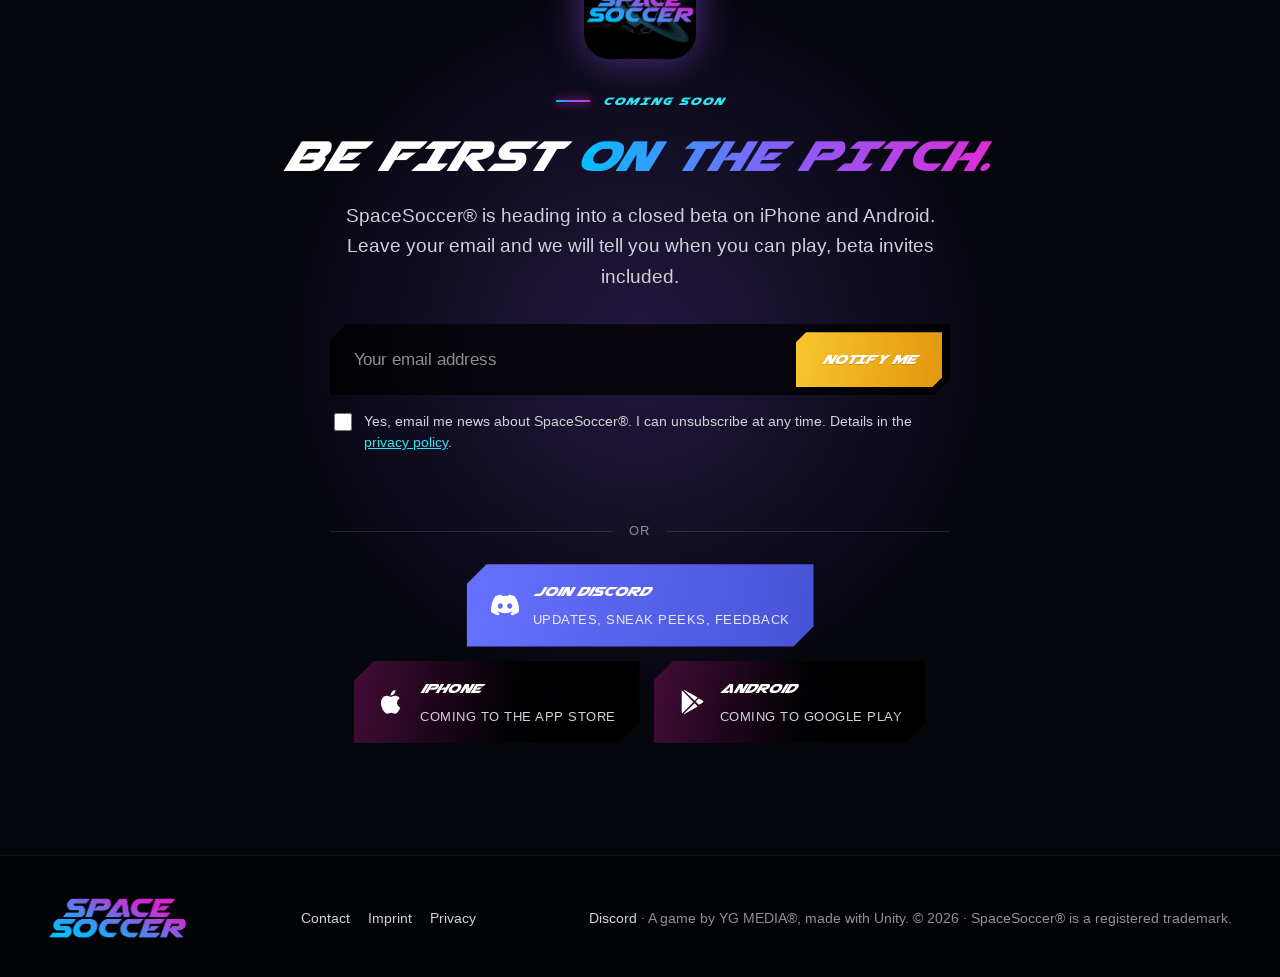
==== commit 3c61c7f4: "Name reads SpaceSoccer across the site, trademark sentence keeps the registered form Co-Authored-By:" ====
--- a/index.html
+++ b/index.html
@@ -3,10 +3,10 @@
 <head>
 <meta charset="utf-8">
 <meta name="viewport" content="width=device-width, initial-scale=1">
-<title>Space Soccer®</title>
-<meta name="description" content="Space Soccer®: sci-fi arcade football for iPhone and Android. Five-a-side, two-minute matches, electric boards and six special abilities. Coming soon.">
+<title>SpaceSoccer®</title>
+<meta name="description" content="SpaceSoccer®: sci-fi arcade football for iPhone and Android. Five-a-side, two-minute matches, electric boards and six special abilities. Coming soon.">
 <meta name="theme-color" content="#05060c">
-<meta property="og:title" content="Space Soccer®">
+<meta property="og:title" content="SpaceSoccer®">
 <meta property="og:description" content="Sci-fi arcade football for iPhone and Android. Five-a-side in the Horizon Arena. Coming soon.">
 <meta property="og:image" content="https://www.space-soccer.com/assets/img/shot-menu.jpg">
 <meta property="og:type" content="website">
@@ -463,7 +463,7 @@
 <!-- ================================================================= -->
 <header class="top" id="top">
   <div class="wrap top-inner">
-    <a class="brand" href="#start" aria-label="Space Soccer®" data-i18n-attr="aria-label:a11y.home"><img src="assets/img/logo.png" alt="Space Soccer®" width="1125" height="358"></a>
+    <a class="brand" href="#start" aria-label="SpaceSoccer®" data-i18n-attr="aria-label:a11y.home"><img src="assets/img/logo.png" alt="SpaceSoccer®" width="1125" height="358"></a>
     <nav class="nav" aria-label="Sections" data-i18n-attr="aria-label:a11y.sections">
       <a class="cut" href="#game" data-i18n="nav.game">Game</a>
       <a class="cut" href="#controls" data-i18n="nav.controls">Controls</a>
@@ -490,7 +490,7 @@
   <div class="hero-bg" aria-hidden="true"><img src="assets/img/shot-stadium.jpg" alt=""></div>
   <div class="wrap hero-grid">
     <div>
-      <h1 class="logo-tm"><img class="hero-logo" src="assets/img/logo.png" alt="Space Soccer®" width="1125" height="358"><span class="tm" aria-hidden="true">®</span></h1>
+      <h1 class="logo-tm"><img class="hero-logo" src="assets/img/logo.png" alt="SpaceSoccer®" width="1125" height="358"><span class="tm" aria-hidden="true">®</span></h1>
       <p class="hero-tag display"><span data-i18n="hero.tag1">Football.</span> <span class="grad-text" data-i18n="hero.tag2">In space.</span></p>
       <p class="hero-copy" data-i18n="hero.copy">Sci-fi arcade football for iPhone and Android. Five-a-side on a small neon pitch, two-minute matches, electric boards instead of throw-ins, and six special abilities that turn a game in a second.</p>
       <div class="hero-actions">
@@ -500,7 +500,7 @@
       <p class="hero-note" data-i18n="hero.note">Coming to iOS and Android</p>
     </div>
     <figure class="hero-device glow-violet">
-      <div class="shot-frame cut"><img class="cut" src="assets/img/shot-menu.jpg" width="2000" height="920" fetchpriority="high" alt="The Space Soccer® main menu: five players on glowing pads, play options on the left and the start button on the right" data-i18n-attr="alt:alt.menu"></div>
+      <div class="shot-frame cut"><img class="cut" src="assets/img/shot-menu.jpg" width="2000" height="920" fetchpriority="high" alt="The SpaceSoccer® main menu: five players on glowing pads, play options on the left and the start button on the right" data-i18n-attr="alt:alt.menu"></div>
     </figure>
   </div>
   <a class="scroll-cue" href="#game" aria-label="Scroll down" data-i18n-attr="aria-label:a11y.down"></a>
@@ -704,7 +704,7 @@
     <img class="signup-icon" src="assets/img/app-icon.png" alt="" width="112" height="112">
     <span class="eyebrow" data-i18n="su.eyebrow">Coming soon</span>
     <h2 class="display"><span data-i18n="su.h1">Be first</span> <span class="grad-text" data-i18n="su.h2">on the pitch.</span></h2>
-    <p class="lead" data-i18n="su.lead">Space Soccer® is heading into a closed beta on iPhone and Android. Leave your email and we will tell you when you can play, beta invites included.</p>
+    <p class="lead" data-i18n="su.lead">SpaceSoccer® is heading into a closed beta on iPhone and Android. Leave your email and we will tell you when you can play, beta invites included.</p>
 
     <form class="form" id="signup-form" novalidate>
       <div class="form-row cut">
@@ -713,7 +713,7 @@
         <button class="cut" type="submit" id="su-btn" data-i18n="su.btn">Notify me</button>
       </div>
       <div class="hp" aria-hidden="true"><label>Leave this empty <input type="text" name="website" tabindex="-1" autocomplete="off"></label></div>
-      <label class="consent"><input type="checkbox" id="su-consent" required><span data-i18n="su.consent">Yes, email me news about Space Soccer®. I can unsubscribe at any time. Details in the <a href="datenschutz.html">privacy policy</a>.</span></label>
+      <label class="consent"><input type="checkbox" id="su-consent" required><span data-i18n="su.consent">Yes, email me news about SpaceSoccer®. I can unsubscribe at any time. Details in the <a href="datenschutz.html">privacy policy</a>.</span></label>
       <p class="form-status" id="su-status" role="status"></p>
     </form>
 
@@ -741,9 +741,9 @@
 
 <footer>
   <div class="wrap foot">
-    <img src="assets/img/logo.png" alt="Space Soccer®" width="1125" height="358">
+    <img src="assets/img/logo.png" alt="SpaceSoccer®" width="1125" height="358">
     <nav class="foot-links" aria-label="Legal"><a href="impressum.html#kontakt" data-i18n="foot.contact">Contact</a><a href="impressum.html" data-i18n="foot.imprint">Imprint</a><a href="datenschutz.html" data-i18n="foot.privacy">Privacy</a></nav>
-    <p><a href="https://discord.gg/r3qjjvZu45" target="_blank" rel="noopener">Discord</a> · <span data-i18n="foot.by">A game by YG MEDIA®, made with Unity.</span> © 2026 · <span data-i18n="foot.tm">Space Soccer® is a registered trademark.</span></p>
+    <p><a href="https://discord.gg/r3qjjvZu45" target="_blank" rel="noopener">Discord</a> · <span data-i18n="foot.by">A game by YG MEDIA®, made with Unity.</span> © 2026 · <span data-i18n="foot.tm">SpaceSoccer® is a registered trademark.</span></p>
   </div>
 </footer>
 
@@ -783,7 +783,7 @@
      carry data-i18n (inner HTML) or data-i18n-attr ("attr:key").
      ---------------------------------------------------------------- */
   var DE = {
-    "a11y.home": "Space Soccer®, nach oben", "a11y.sections": "Abschnitte", "a11y.menu": "Menü öffnen", "a11y.down": "Weiter nach unten",
+    "a11y.home": "SpaceSoccer®, nach oben", "a11y.sections": "Abschnitte", "a11y.menu": "Menü öffnen", "a11y.down": "Weiter nach unten",
     "a11y.layout": "Tastenbelegung", "a11y.choose": "Spezialeffekt wählen", "a11y.prev": "Vorherige Formation", "a11y.next": "Nächste Formation",
     "a11y.pitch": "Formation auf dem Spielfeld", "a11y.close": "Schließen", "a11y.discord": "Unserem Discord beitreten",
     "nav.game": "Spiel", "nav.controls": "Steuerung", "nav.abilities": "Effekte", "nav.team": "Team", "nav.arena": "Arena", "nav.news": "Newsletter",
@@ -792,7 +792,7 @@
     "hero.copy": "Sci-Fi-Arcade-Fußball für iPhone und Android. Fünf gegen fünf auf einem kleinen Neon-Feld, zwei Minuten pro Match, eine elektrische Bande statt Aus und sechs Spezialeffekte, die ein Spiel in einer Sekunde drehen.",
     "hero.btn1": "Benachrichtigen", "hero.btn1s": "Newsletter zum Start", "hero.btn2": "Discord", "hero.btn2s": "Sprich mit dem Team",
     "hero.note": "Bald für iOS und Android",
-    "alt.menu": "Das Hauptmenü von Space Soccer®: fünf Spieler auf leuchtenden Podesten, links die Spielauswahl, rechts der Start-Knopf",
+    "alt.menu": "Das Hauptmenü von SpaceSoccer®: fünf Spieler auf leuchtenden Podesten, links die Spielauswahl, rechts der Start-Knopf",
     "game.eyebrow": "Das Spiel", "game.h1": "Echter Fußball.", "game.h2": "Arcade-Tempo.",
     "game.lead": "Alles, was Fußball ausmacht, Pässe in den Lauf, Flanken, Tacklings und ein Torwart, der hält, in einer Neon-Arena irgendwo zwischen den Sternen. Der Ball prallt von der Bande zurück, und das Spiel läuft weiter.",
     "fact.1": "Kleines Feld, volle Teams", "fact.2": "Minuten pro Match", "fact.3": "Spezialeffekte", "fact.4": "Formationen", "fact.5": "Aus und Abseits",
@@ -832,12 +832,12 @@
     "alt.close": "Nahaufnahme des Arena-Dachs mit seinem pink-cyanen Band vor einem blauen Planeten",
     "alt.orbit": "Die Arena aus der Ferne, im Orbit neben einem blauen Planeten",
     "su.eyebrow": "Bald verfügbar", "su.h1": "Sei als Erstes", "su.h2": "auf dem Platz.",
-    "su.lead": "Space Soccer® geht bald in eine geschlossene Beta für iPhone und Android. Trag deine E-Mail ein, und wir sagen dir, wann du spielen kannst, Beta-Einladungen inklusive.",
+    "su.lead": "SpaceSoccer® geht bald in eine geschlossene Beta für iPhone und Android. Trag deine E-Mail ein, und wir sagen dir, wann du spielen kannst, Beta-Einladungen inklusive.",
     "su.label": "E-Mail-Adresse", "su.placeholder": "Deine E-Mail-Adresse", "su.btn": "Eintragen",
-    "su.consent": "Ja, schickt mir Neuigkeiten zu Space Soccer® per E-Mail. Ich kann mich jederzeit abmelden. Mehr dazu in der <a href=\"datenschutz.html\">Datenschutzerklärung</a>.",
+    "su.consent": "Ja, schickt mir Neuigkeiten zu SpaceSoccer® per E-Mail. Ich kann mich jederzeit abmelden. Mehr dazu in der <a href=\"datenschutz.html\">Datenschutzerklärung</a>.",
     "su.or": "oder", "su.discordb": "Discord beitreten", "su.discord": "Neuigkeiten, Einblicke, Feedback",
     "su.ios": "Bald im App Store", "su.android": "Bald bei Google Play",
-    "foot.by": "Ein Spiel von YG MEDIA®, gebaut mit Unity.", "foot.tm": "Space Soccer® ist eine eingetragene Marke.", "foot.contact": "Kontakt", "foot.imprint": "Impressum", "foot.privacy": "Datenschutz"
+    "foot.by": "Ein Spiel von YG MEDIA®, gebaut mit Unity.", "foot.tm": "SpaceSoccer® ist eine eingetragene Marke.", "foot.contact": "Kontakt", "foot.imprint": "Impressum", "foot.privacy": "Datenschutz"
   };
   var MSG = {
     en: { invalid: "Please enter a valid email address.", consent: "Please tick the box so we are allowed to email you.",
